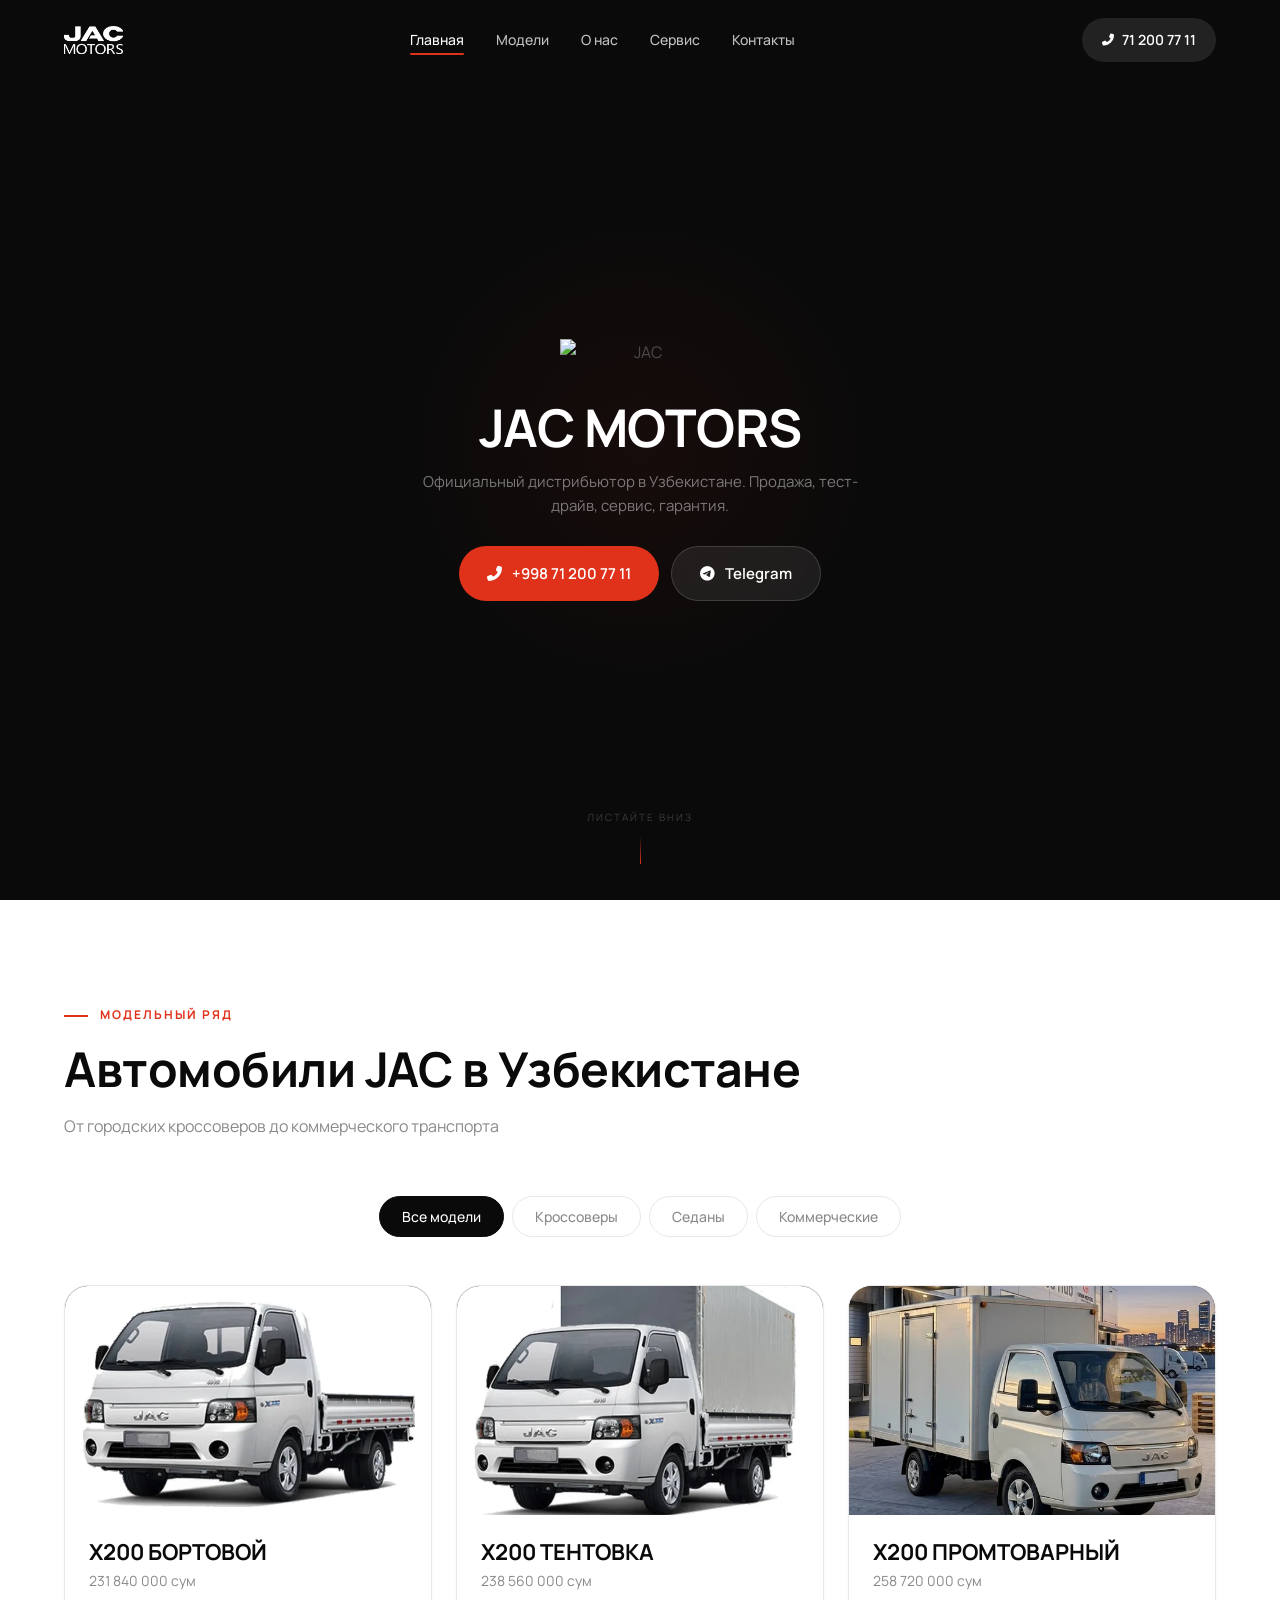
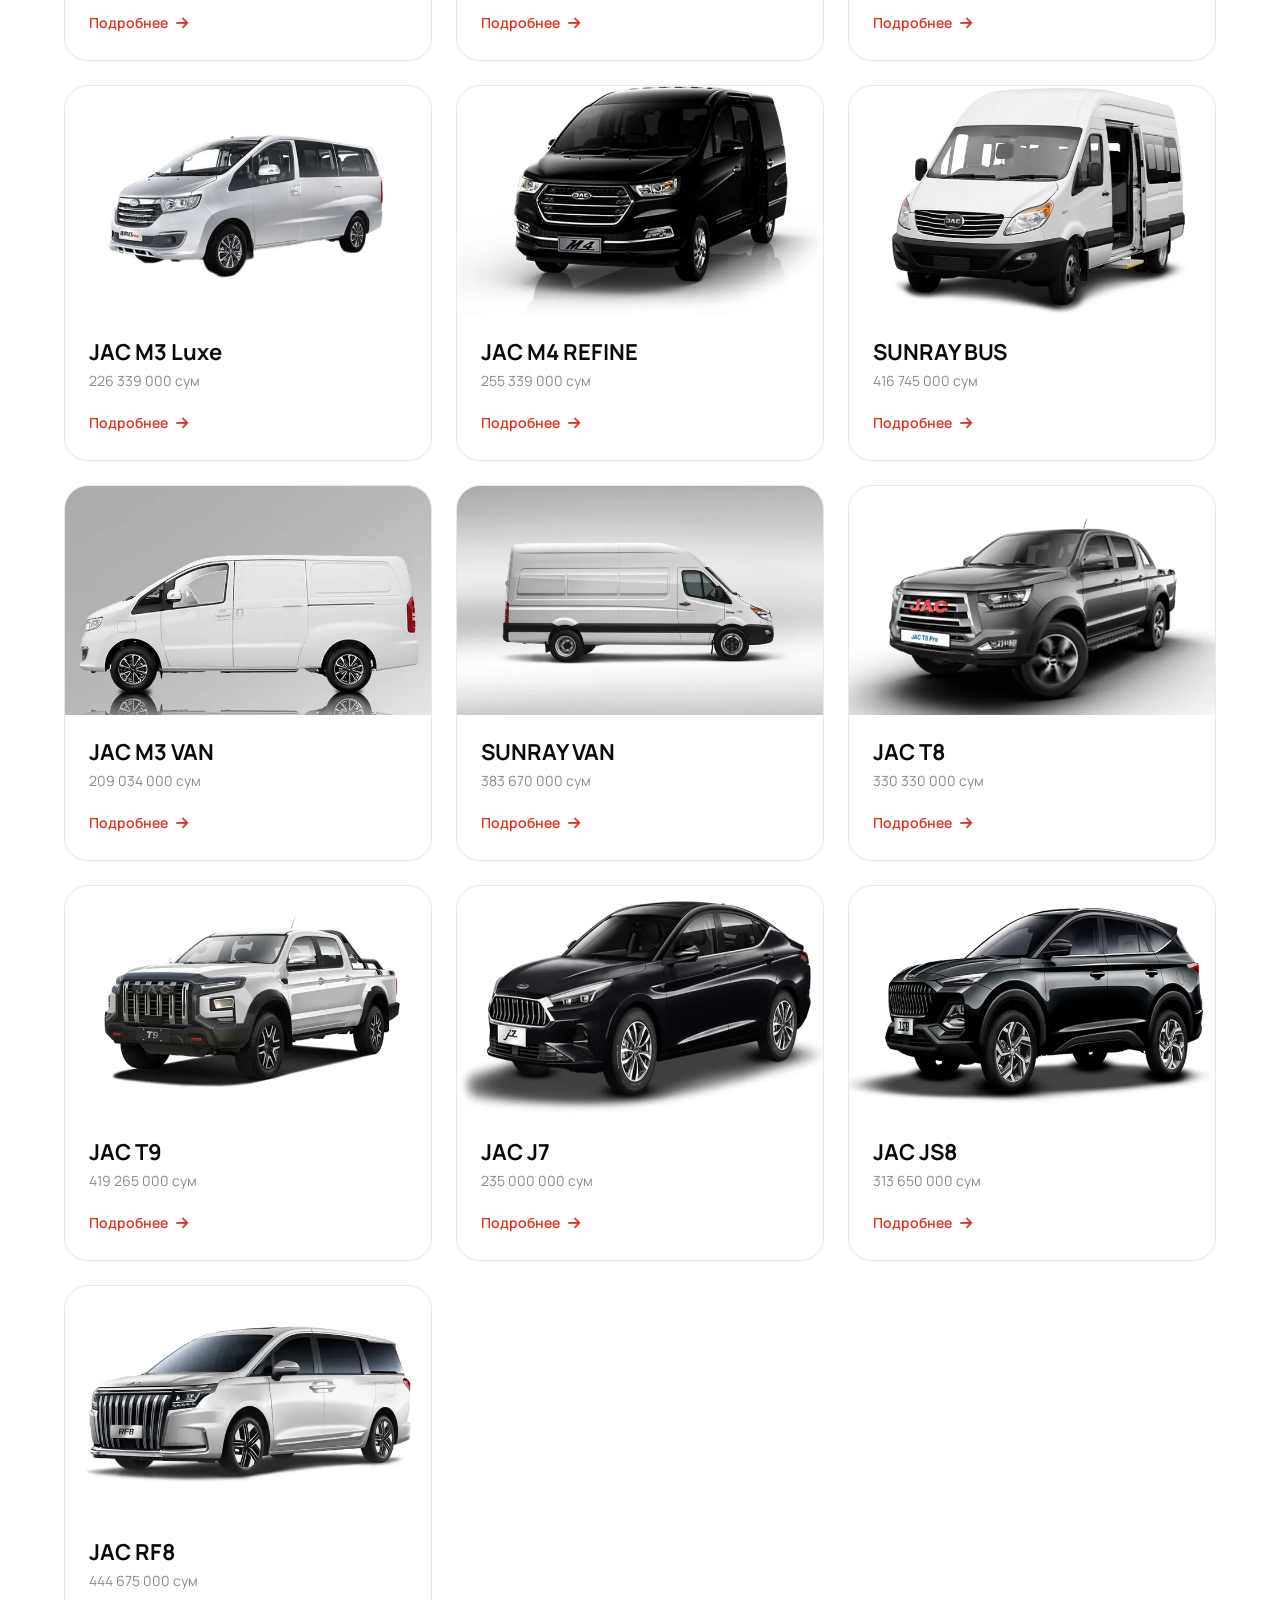
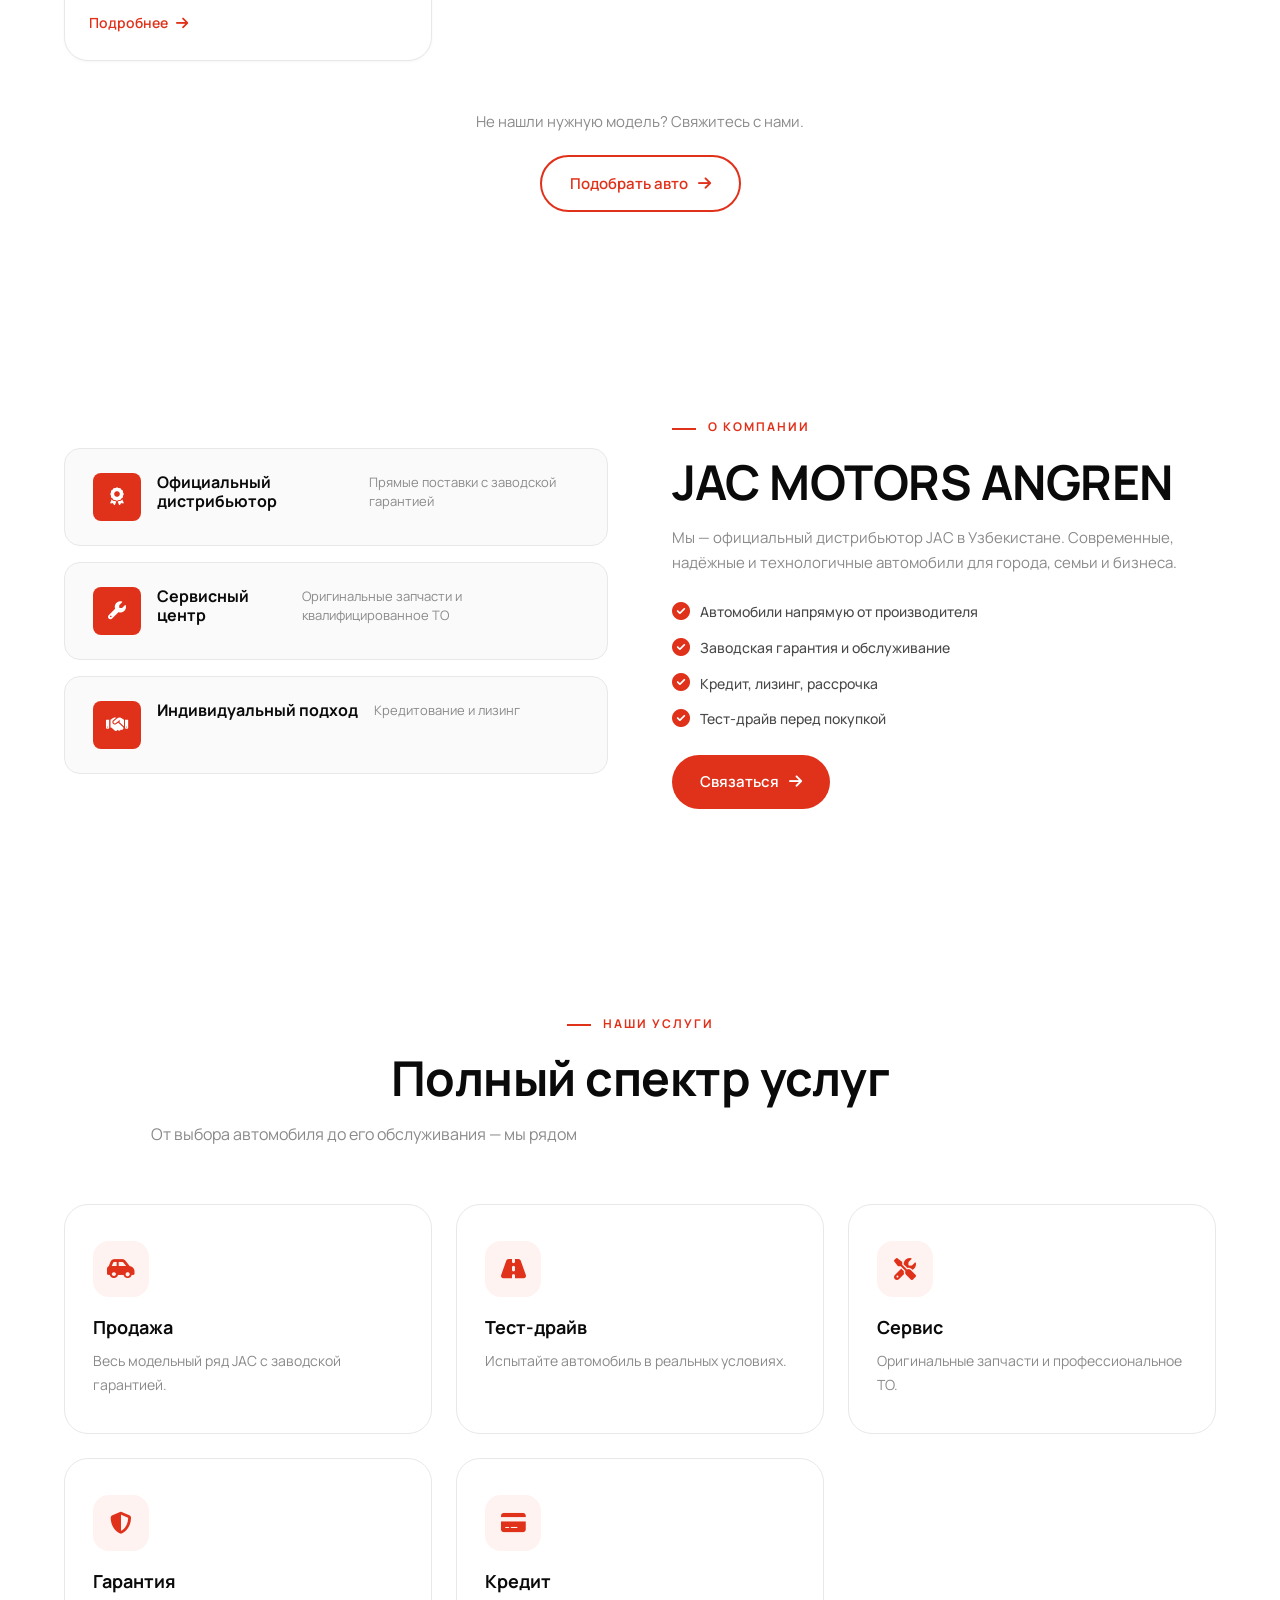
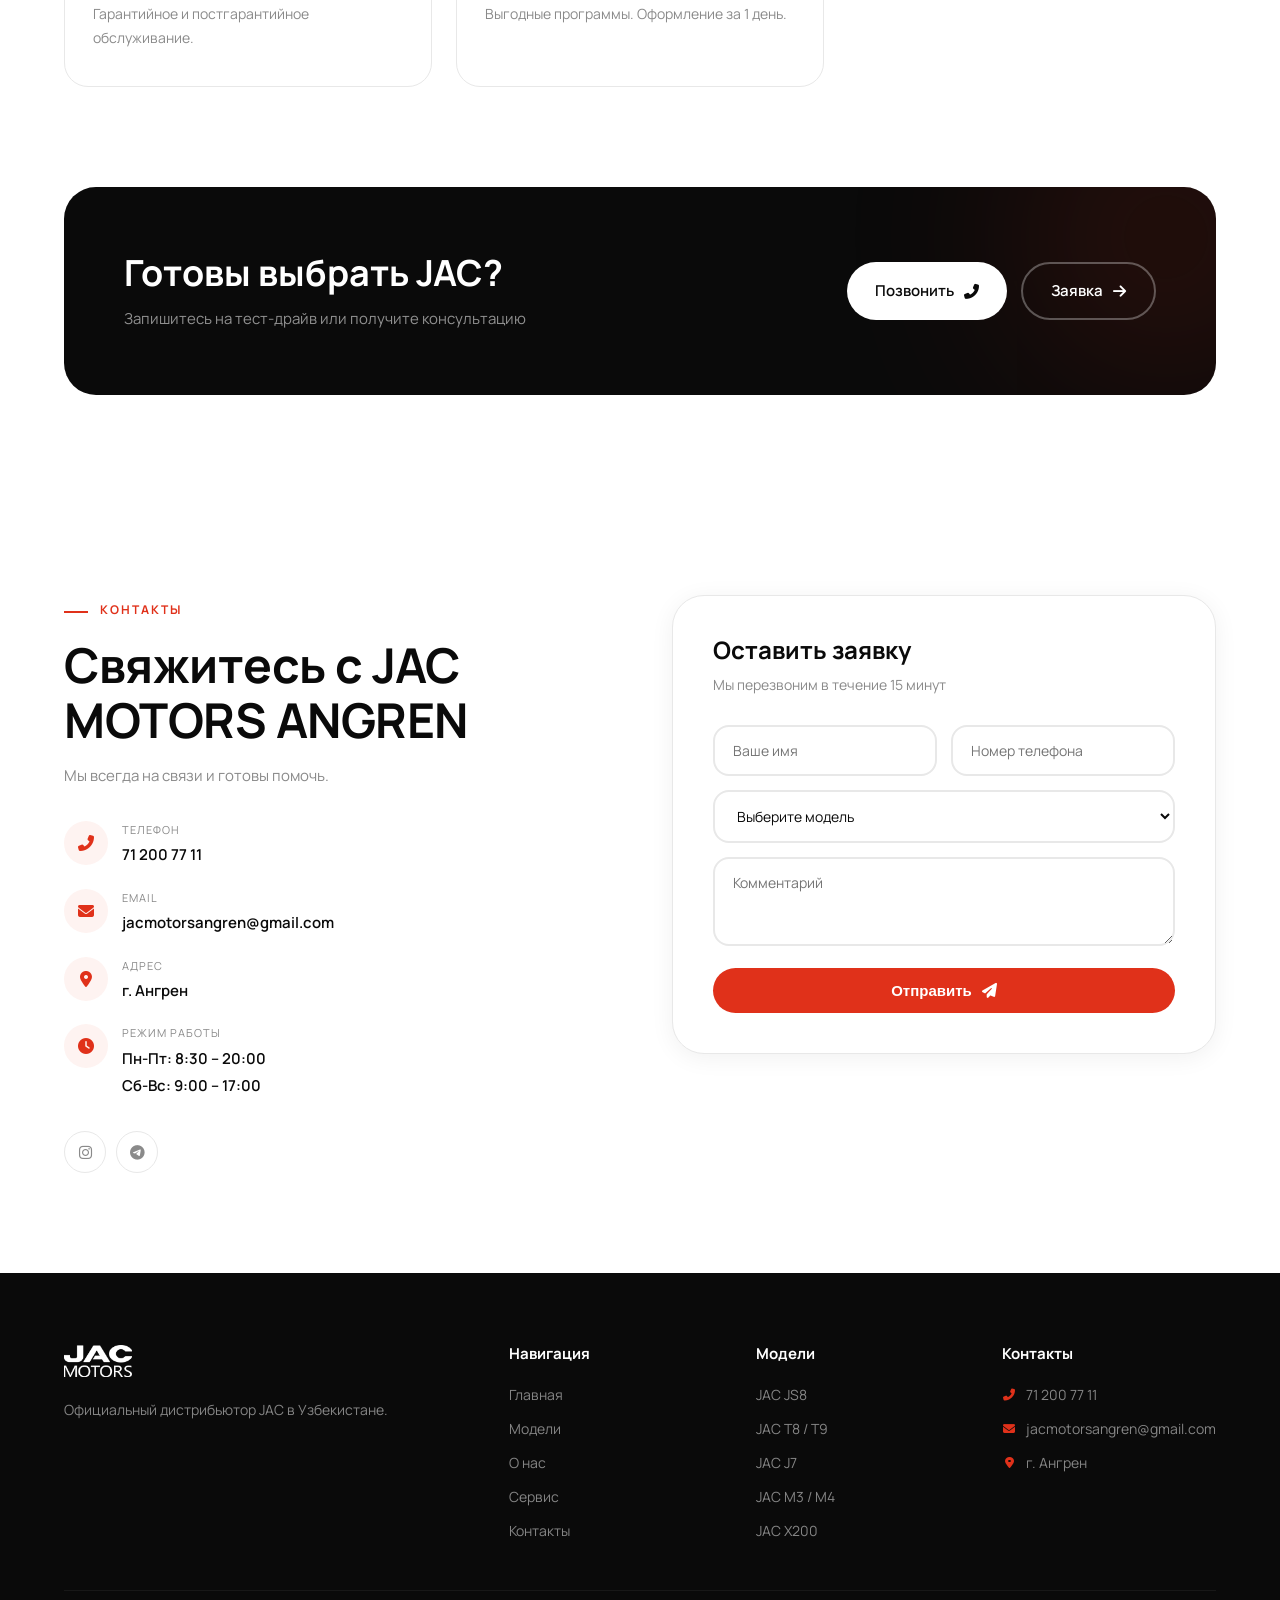
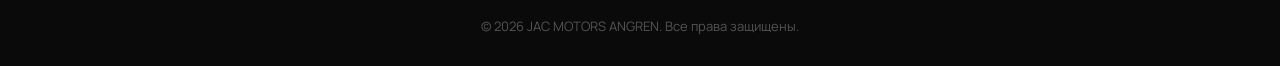
==== index.html @ affa8fdb "Add remaining car images: M3 Van, M3 Luxe, RF8 — all 13 models now have real webp images" ====
<!DOCTYPE html>
<html lang="ru">
<head>
    <meta charset="UTF-8">
    <meta name="viewport" content="width=device-width, initial-scale=1.0">
    <title>JAC MOTORS ANGREN — Официальный дистрибьютор JAC</title>
    <meta name="description" content="JAC MOTORS ANGREN — официальный дистрибьютор JAC в Узбекистане. Продажа, тест-драйв, сервис, гарантия.">
    <link rel="preconnect" href="https://fonts.googleapis.com">
    <link rel="preconnect" href="https://fonts.gstatic.com" crossorigin>
    <link href="https://fonts.googleapis.com/css2?family=Manrope:wght@400;500;600;700;800&display=swap" rel="stylesheet">
    <link rel="icon" href="jac-motors-logo.png" sizes="32x32"><link rel="apple-touch-icon" href="jac-motors-logo.png">
    <link rel="stylesheet" href="https://cdnjs.cloudflare.com/ajax/libs/font-awesome/6.5.1/css/all.min.css">
    <link rel="stylesheet" href="css/style.css">
</head>
<body>
<div class="preloader" id="preloader">
    <div class="preloader-content">
        <div class="preloader-logo-wrap">
            <img src="logo-nav.webp" alt="JAC MOTORS" class="preloader-logo">
            <div class="preloader-ring"></div>
        </div>
    </div>
</div>
<header class="header" id="header"><div class="container header-inner">
<a href="#" class="logo"><img src="logo-nav.webp" alt="JAC" class="logo-dark"><img src="logo-nav.webp" alt="JAC" class="logo-light"></a>
<nav class="nav" id="nav"><div class="nav-body"><ul class="nav-list"><li><a href="#home" class="nav-link active"><i class="fas fa-home"></i> Главная</a></li><li><a href="#models" class="nav-link"><i class="fas fa-car"></i> Модели</a></li><li><a href="#about" class="nav-link"><i class="fas fa-building"></i> О нас</a></li><li><a href="#services" class="nav-link"><i class="fas fa-tools"></i> Сервис</a></li><li><a href="#contact" class="nav-link"><i class="fas fa-envelope"></i> Контакты</a></li></ul></div><div class="nav-footer"><a href="tel:+998712007711" class="nav-phone-btn"><i class="fas fa-phone-alt"></i> 71 200 77 11</a><div class="nav-socials"><a href="https://t.me/JacMotors_Angren" target="_blank"><i class="fab fa-telegram-plane"></i></a><a href="https://www.instagram.com/jacmotors_angren/" target="_blank"><i class="fab fa-instagram"></i></a><a href="mailto:jacmotorsangren@gmail.com"><i class="fas fa-envelope"></i></a></div></div></nav>
<div class="header-right"><a href="tel:+998712007711" class="header-phone"><i class="fas fa-phone-alt"></i> 71 200 77 11</a><button type="button" class="hamburger" id="hamburger" aria-label="Меню"></button></div>
</div></header>

<section class="hero" id="home"><div class="container hero-content">
<img src="https://jacauto.uz/wp-content/uploads/2024/08/tg_image_293401856-removebg-preview.png" alt="JAC" class="hero-logo reveal-up">
<h1 class="hero-title reveal-up"><span class="hero-line">JAC MOTORS</span></h1>
<p class="hero-text reveal-up">Официальный дистрибьютор в Узбекистане. Продажа, тест-драйв, сервис, гарантия.</p>
<div class="hero-btns reveal-up"><a href="tel:+998712007711" class="btn btn-primary"><i class="fas fa-phone-alt"></i> +998 71 200 77 11</a><a href="https://t.me/JacMotors_Angren" target="_blank" class="btn btn-glass"><i class="fab fa-telegram-plane"></i> Telegram</a></div>
</div><div class="scroll-hint"><span>Листайте вниз</span><div class="scroll-line"></div></div></section>

<section class="models" id="models"><div class="container"><div class="section-header reveal-up"><span class="section-tag">Модельный ряд</span><h2 class="section-title">Автомобили JAC в Узбекистане</h2><p class="section-desc">От городских кроссоверов до коммерческого транспорта</p></div>
<div class="model-tabs reveal-up"><button class="tab-btn active" data-filter="all">Все модели</button><button class="tab-btn" data-filter="crossovers">Кроссоверы</button><button class="tab-btn" data-filter="sedans">Седаны</button><button class="tab-btn" data-filter="commercial">Коммерческие</button></div>
<div class="models-carousel reveal-up"><button class="carousel-arrow carousel-prev" id="carouselPrev" aria-label="Предыдущий"><i class="fas fa-chevron-left"></i></button><div class="models-grid" id="modelsGrid">
<div class="model-card" data-cat="commercial"><div class="model-img"><img src="images/cars/x200b-card.webp" alt="" loading="lazy"></div><div class="model-info"><h3>X200 БОРТОВОЙ</h3><p>231 840 000 сум</p><a href="car.html?model=x200b" class="model-link">Подробнее <i class="fas fa-arrow-right"></i></a></div></div>
<div class="model-card" data-cat="commercial"><div class="model-img"><img src="images/cars/x200t-card.webp" alt="" loading="lazy"></div><div class="model-info"><h3>X200 ТЕНТОВКА</h3><p>238 560 000 сум</p><a href="car.html?model=x200t" class="model-link">Подробнее <i class="fas fa-arrow-right"></i></a></div></div>
<div class="model-card" data-cat="commercial"><div class="model-img"><img src="images/cars/x200p-card.webp" alt="JAC X200 Промтоварный" loading="lazy"></div><div class="model-info"><h3>X200 ПРОМТОВАРНЫЙ</h3><p>258 720 000 сум</p><a href="car.html?model=x200p" class="model-link">Подробнее <i class="fas fa-arrow-right"></i></a></div></div>
<div class="model-card" data-cat="commercial"><div class="model-img"><img src="images/cars/m3l-card.webp" alt="" loading="lazy"></div><div class="model-info"><h3>JAC M3 Luxe</h3><p>226 339 000 сум</p><a href="car.html?model=m3l" class="model-link">Подробнее <i class="fas fa-arrow-right"></i></a></div></div>
<div class="model-card" data-cat="commercial"><div class="model-img"><img src="images/cars/m4-card.webp" alt="" loading="lazy"></div><div class="model-info"><h3>JAC M4 REFINE</h3><p>255 339 000 сум</p><a href="car.html?model=m4" class="model-link">Подробнее <i class="fas fa-arrow-right"></i></a></div></div>
<div class="model-card" data-cat="commercial"><div class="model-img"><img src="images/cars/sunrayb-card.webp" alt="" loading="lazy"></div><div class="model-info"><h3>SUNRAY BUS</h3><p>416 745 000 сум</p><a href="car.html?model=sunrayb" class="model-link">Подробнее <i class="fas fa-arrow-right"></i></a></div></div>
<div class="model-card" data-cat="commercial"><div class="model-img"><img src="images/cars/m3-card.webp" alt="" loading="lazy"></div><div class="model-info"><h3>JAC M3 VAN</h3><p>209 034 000 сум</p><a href="car.html?model=m3" class="model-link">Подробнее <i class="fas fa-arrow-right"></i></a></div></div>
<div class="model-card" data-cat="commercial"><div class="model-img"><img src="images/cars/sunrayv-card.webp" alt="" loading="lazy"></div><div class="model-info"><h3>SUNRAY VAN</h3><p>383 670 000 сум</p><a href="car.html?model=sunrayv" class="model-link">Подробнее <i class="fas fa-arrow-right"></i></a></div></div>
<div class="model-card" data-cat="crossovers"><div class="model-img"><img src="images/cars/t8-card.webp" alt="" loading="lazy"></div><div class="model-info"><h3>JAC T8</h3><p>330 330 000 сум</p><a href="car.html?model=t8" class="model-link">Подробнее <i class="fas fa-arrow-right"></i></a></div></div>
<div class="model-card" data-cat="crossovers"><div class="model-img"><img src="images/cars/t9-card.webp" alt="" loading="lazy"></div><div class="model-info"><h3>JAC T9</h3><p>419 265 000 сум</p><a href="car.html?model=t9" class="model-link">Подробнее <i class="fas fa-arrow-right"></i></a></div></div>
<div class="model-card" data-cat="sedans"><div class="model-img"><img src="images/cars/j7-card.webp" alt="" loading="lazy"></div><div class="model-info"><h3>JAC J7</h3><p>235 000 000 сум</p><a href="car.html?model=j7" class="model-link">Подробнее <i class="fas fa-arrow-right"></i></a></div></div>
<div class="model-card" data-cat="crossovers"><div class="model-img"><img src="images/cars/js8-card.webp" alt="" loading="lazy"></div><div class="model-info"><h3>JAC JS8</h3><p>313 650 000 сум</p><a href="car.html?model=js8" class="model-link">Подробнее <i class="fas fa-arrow-right"></i></a></div></div>
<div class="model-card" data-cat="crossovers"><div class="model-img"><img src="images/cars/rf8-card.webp" alt="" loading="lazy"></div><div class="model-info"><h3>JAC RF8</h3><p>444 675 000 сум</p><a href="car.html?model=rf8" class="model-link">Подробнее <i class="fas fa-arrow-right"></i></a></div></div>
</div><button class="carousel-arrow carousel-next" id="carouselNext" aria-label="Следующий"><i class="fas fa-chevron-right"></i></button></div><div class="carousel-dots" id="carouselDots"></div><div class="models-cta reveal-up"><p>Не нашли нужную модель? Свяжитесь с нами.</p><a href="tel:+998712007711" class="btn btn-outline">Подобрать авто <i class="fas fa-arrow-right"></i></a></div></div></section>

<section class="about" id="about"><div class="container"><div class="about-grid">
<div class="about-visual reveal-left"><div class="about-card"><div class="about-card-icon"><i class="fas fa-award"></i></div><h3>Официальный дистрибьютор</h3><p>Прямые поставки с заводской гарантией</p></div><div class="about-card"><div class="about-card-icon"><i class="fas fa-wrench"></i></div><h3>Сервисный центр</h3><p>Оригинальные запчасти и квалифицированное ТО</p></div><div class="about-card"><div class="about-card-icon"><i class="fas fa-handshake"></i></div><h3>Индивидуальный подход</h3><p>Кредитование и лизинг</p></div></div>
<div class="about-text reveal-right"><span class="section-tag">О компании</span><h2 class="section-title">JAC MOTORS ANGREN</h2><p>Мы — официальный дистрибьютор JAC в Узбекистане. Современные, надёжные и технологичные автомобили для города, семьи и бизнеса.</p><div class="about-features"><div class="about-check"><i class="fas fa-check-circle"></i> Автомобили напрямую от производителя</div><div class="about-check"><i class="fas fa-check-circle"></i> Заводская гарантия и обслуживание</div><div class="about-check"><i class="fas fa-check-circle"></i> Кредит, лизинг, рассрочка</div><div class="about-check"><i class="fas fa-check-circle"></i> Тест-драйв перед покупкой</div></div><a href="#contact" class="btn btn-primary">Связаться <i class="fas fa-arrow-right"></i></a></div></div></div></section>

<section class="services" id="services"><div class="container"><div class="section-header text-center reveal-up"><span class="section-tag">Наши услуги</span><h2 class="section-title">Полный спектр услуг</h2><p class="section-desc">От выбора автомобиля до его обслуживания — мы рядом</p></div><div class="services-grid">
<div class="service-card reveal-up"><div class="service-icon-wrap"><i class="fas fa-car-side"></i></div><h3>Продажа</h3><p>Весь модельный ряд JAC с заводской гарантией.</p></div>
<div class="service-card reveal-up"><div class="service-icon-wrap"><i class="fas fa-road"></i></div><h3>Тест-драйв</h3><p>Испытайте автомобиль в реальных условиях.</p></div>
<div class="service-card reveal-up"><div class="service-icon-wrap"><i class="fas fa-tools"></i></div><h3>Сервис</h3><p>Оригинальные запчасти и профессиональное ТО.</p></div>
<div class="service-card reveal-up"><div class="service-icon-wrap"><i class="fas fa-shield-alt"></i></div><h3>Гарантия</h3><p>Гарантийное и постгарантийное обслуживание.</p></div>
<div class="service-card reveal-up"><div class="service-icon-wrap"><i class="fas fa-credit-card"></i></div><h3>Кредит</h3><p>Выгодные программы. Оформление за 1 день.</p></div>
</div></div></section>

<section class="cta-banner reveal-up"><div class="container"><div class="cta-banner-inner"><div class="cta-banner-text"><h2>Готовы выбрать JAC?</h2><p>Запишитесь на тест-драйв или получите консультацию</p></div><div class="cta-banner-btns"><a href="tel:+998712007711" class="btn btn-white">Позвонить <i class="fas fa-phone-alt"></i></a><a href="#contact" class="btn btn-outline-white">Заявка <i class="fas fa-arrow-right"></i></a></div></div></div></section>

<section class="contact" id="contact"><div class="container"><div class="contact-grid"><div class="contact-info reveal-left"><span class="section-tag">Контакты</span><h2 class="section-title">Свяжитесь с JAC MOTORS ANGREN</h2><p>Мы всегда на связи и готовы помочь.</p><div class="contact-items">
<div class="contact-item"><div class="contact-icon"><i class="fas fa-phone-alt"></i></div><div><span class="contact-label">Телефон</span><a href="tel:+998712007711">71 200 77 11</a></div></div>
<div class="contact-item"><div class="contact-icon"><i class="fas fa-envelope"></i></div><div><span class="contact-label">Email</span><a href="mailto:jacmotorsangren@gmail.com">jacmotorsangren@gmail.com</a></div></div>
<div class="contact-item"><div class="contact-icon"><i class="fas fa-map-marker-alt"></i></div><div><span class="contact-label">Адрес</span><span>г. Ангрен</span></div></div>
<div class="contact-item"><div class="contact-icon"><i class="fas fa-clock"></i></div><div><span class="contact-label">Режим работы</span><span>Пн-Пт: 8:30 – 20:00<br>Сб-Вс: 9:00 – 17:00</span></div></div></div>
<div class="contact-socials"><a href="https://www.instagram.com/jacmotors_angren/" target="_blank" class="social-btn"><i class="fab fa-instagram"></i></a><a href="https://t.me/JacMotors_Angren" target="_blank" class="social-btn"><i class="fab fa-telegram-plane"></i></a></div></div>
<form class="contact-form reveal-right" id="contactForm"><h3>Оставить заявку</h3><p>Мы перезвоним в течение 15 минут</p><div class="form-row"><div class="form-group"><input type="text" placeholder="Ваше имя" required></div><div class="form-group"><input type="tel" placeholder="Номер телефона" required></div></div>
<div class="form-group"><select><option value="">Выберите модель</option><option>JAC JS8</option><option>JAC T8</option><option>JAC T9</option><option>JAC J7</option><option>JAC RF8</option><option>JAC X200</option><option>JAC M3</option><option>JAC M4 REFINE</option><option>SUNRAY</option></select></div>
<div class="form-group"><textarea placeholder="Комментарий" rows="3"></textarea></div><button type="submit" class="btn btn-primary btn-block">Отправить <i class="fas fa-paper-plane"></i></button></form></div></div></section>

<footer class="footer"><div class="container"><div class="footer-grid">
<div class="footer-col footer-brand"><img src="logo-nav.webp" alt="JAC" style="height:32px;margin-bottom:12px;filter:brightness(0)invert(1)"><p>Официальный дистрибьютор JAC в Узбекистане.</p></div>
<div class="footer-col"><h4>Навигация</h4><ul><li><a href="#home">Главная</a></li><li><a href="#models">Модели</a></li><li><a href="#about">О нас</a></li><li><a href="#services">Сервис</a></li><li><a href="#contact">Контакты</a></li></ul></div>
<div class="footer-col"><h4>Модели</h4><ul><li>JAC JS8</li><li>JAC T8 / T9</li><li>JAC J7</li><li>JAC M3 / M4</li><li>JAC X200</li></ul></div>
<div class="footer-col"><h4>Контакты</h4><ul class="footer-contacts"><li><i class="fas fa-phone-alt"></i> 71 200 77 11</li><li><i class="fas fa-envelope"></i> jacmotorsangren@gmail.com</li><li><i class="fas fa-map-marker-alt"></i> г. Ангрен</li></ul></div></div>
<div class="footer-bottom"><p>&copy; 2026 JAC MOTORS ANGREN. Все права защищены.</p></div></div></footer>
<script src="js/main.js"></script></body></html>
---- css/style.css ----
/* ============================================
   JAC MOTORS ANGREN — Premium Stylesheet
   ============================================ */

:root {
    --primary: #0A0A0A;
    --accent: #E0311A;
    --accent2: #FF4D2E;
    --white: #FFFFFF;
    --gray-50: #FAFAFA;
    --gray-100: #F5F5F5;
    --gray-200: #E8E8E8;
    --gray-500: #8A8A8A;
    --gray-700: #4A4A4A;
    --gray-900: #1A1A1A;
    --dark: #0A0A0A;
    --font: 'Manrope', -apple-system, BlinkMacSystemFont, sans-serif;
    --radius: 16px;
    --radius-lg: 24px;
    --radius-xl: 32px;
    --shadow: 0 4px 24px rgba(0,0,0,0.06);
    --shadow-lg: 0 12px 48px rgba(0,0,0,0.10);
    --ease: cubic-bezier(0.22,1,0.36,1);
}

*,*::before,*::after{margin:0;padding:0;box-sizing:border-box}
html{scroll-behavior:smooth;-webkit-font-smoothing:antialiased;overflow-x:hidden;width:100%}
body{font-family:var(--font);font-size:16px;line-height:1.7;color:var(--gray-700);background:var(--white);overflow-x:hidden;width:100%;max-width:100vw;position:relative}
img{max-width:100%}
a{text-decoration:none;color:inherit}
ul{list-style:none}
h1,h2,h3,h4{font-family:var(--font);color:var(--primary);line-height:1.2}
.container{max-width:1200px;margin:0 auto;padding:0 24px}

/* Preloader */
.preloader{position:fixed;inset:0;z-index:99999;background:var(--dark);display:flex;align-items:center;justify-content:center}
.preloader.hidden{opacity:0;visibility:hidden;transition:opacity 0.5s ease,visibility 0.5s}
.preloader-content{display:flex;flex-direction:column;align-items:center;gap:24px}
.preloader-logo-wrap{position:relative;width:100px;height:100px;display:flex;align-items:center;justify-content:center}
.preloader-logo{width:64px;height:auto;position:relative;z-index:2;animation:preloaderPulse 2s ease-in-out infinite;filter:brightness(0) invert(1)}
.preloader-ring{position:absolute;inset:0;border-radius:50%;border:2px solid transparent;border-top-color:var(--accent);border-right-color:rgba(224,49,26,0.4);animation:preloaderSpin 1.2s linear infinite;filter:drop-shadow(0 0 12px rgba(224,49,26,0.3))}
.preloader-ring::after{content:'';position:absolute;inset:6px;border-radius:50%;border:1px solid rgba(255,255,255,0.06)}
@keyframes preloaderSpin{to{transform:rotate(360deg)}}
@keyframes preloaderPulse{0%,100%{opacity:0.7;transform:scale(0.96)}50%{opacity:1;transform:scale(1.04)}}

/* Header */
.header{position:fixed;top:0;left:0;right:0;z-index:1000;padding:0;transition:0.4s var(--ease)}
.header.scrolled{background:rgba(255,255,255,0.85);backdrop-filter:blur(20px) saturate(180%);box-shadow:0 1px 0 rgba(0,0,0,0.05)}
.header-inner{display:flex;align-items:center;justify-content:space-between;padding:18px 0;max-width:1200px;margin:0 auto;padding-left:24px;padding-right:24px}
.logo{display:flex;align-items:center;flex-shrink:0}
.logo img{height:28px;width:auto;max-width:150px}
.logo-dark{display:block;filter:brightness(0) invert(1)}
.logo-light{display:none}
.header.scrolled .logo-dark{display:none}
.header.scrolled .logo-light{display:block;filter:brightness(1) invert(0)}
.nav-list{display:flex;gap:32px}
.nav-link{color:rgba(255,255,255,0.75);font-size:14px;font-weight:500;transition:0.4s var(--ease);position:relative;padding:6px 0}
.nav-link i{display:none}
.nav-footer{display:none}
.header.scrolled .nav-link{color:var(--gray-700)}
.nav-link::after{content:'';position:absolute;bottom:0;left:0;width:0;height:2px;background:var(--accent);border-radius:2px;transition:0.3s var(--ease)}
.nav-link:hover,.nav-link.active{color:var(--white)}
.header.scrolled .nav-link:hover,.header.scrolled .nav-link.active{color:var(--primary)}
.nav-link:hover::after,.nav-link.active::after{width:100%}
.header-right{display:flex;align-items:center;gap:18px;flex-shrink:0}
.header-phone{display:flex;align-items:center;gap:8px;color:var(--white);font-size:14px;font-weight:600;padding:10px 20px;background:rgba(255,255,255,0.1);border-radius:50px;backdrop-filter:blur(10px);transition:0.3s var(--ease)}
.header.scrolled .header-phone{color:var(--primary);background:var(--gray-100)}
.header-phone:hover{background:var(--accent);color:var(--white)!important;transform:translateY(-2px)}
.header-phone i{font-size:12px}

/* ── Hamburger — mathematically centered ──
   Three bars drawn without box-shadow (avoids transition artifacts):
   • Button background-image = middle bar
   • ::before = top bar
   • ::after  = bottom bar
   Active: middle bar fades (bg-img→none), ::before/::after rotate to X */
.hamburger{
    display:none;
    appearance:none;-webkit-appearance:none;
    position:relative;
    width:42px;height:42px;min-width:42px;
    padding:0;margin:0;
    border:1px solid rgba(255,255,255,0.12);
    border-radius:50%;
    cursor:pointer;z-index:1001;
    flex-shrink:0;
    background-color:rgba(255,255,255,0.08);
    background-image:linear-gradient(var(--white),var(--white));
    background-size:20px 1.5px;
    background-position:center;
    background-repeat:no-repeat;
    backdrop-filter:blur(8px);
    transition:background-color 0.3s var(--ease), border-color 0.3s var(--ease), background-size 0.35s var(--ease)
}
.hamburger::before{
    content:'';
    position:absolute;top:50%;left:50%;
    transform:translate(-50%,calc(-50% - 6px));
    width:20px;height:1.5px;
    border-radius:2px;
    background:var(--white);
    transition:all 0.35s var(--ease)
}
.hamburger::after{
    content:'';
    position:absolute;top:50%;left:50%;
    transform:translate(-50%,calc(-50% + 6px));
    width:20px;height:1.5px;
    border-radius:2px;
    background:var(--white);
    transition:all 0.35s var(--ease)
}

.hamburger:hover{
    background-color:rgba(255,255,255,0.15);
    border-color:rgba(255,255,255,0.25)
}

/* Scrolled */
.header.scrolled .hamburger{
    background-color:var(--gray-100);border-color:var(--gray-200);
    background-image:linear-gradient(var(--primary),var(--primary))
}
.header.scrolled .hamburger::before,
.header.scrolled .hamburger::after{
    background:var(--primary)
}
.header.scrolled .hamburger:hover{
    background-color:var(--gray-200)
}

/* Active — morph to X */
.hamburger.active,
.header.scrolled .hamburger.active{
    background-color:var(--accent)!important;border-color:var(--accent)!important;
    background-image:none!important;background-size:0 0
}
.hamburger.active:hover{background-color:var(--accent2)!important}
.hamburger.active::before{
    transform:translate(-50%,-50%) rotate(45deg)
}
.hamburger.active::after{
    transform:translate(-50%,-50%) rotate(-45deg)
}

/* Nav overlay */
.nav-overlay{position:fixed;inset:0;background:rgba(0,0,0,0.5);z-index:998;opacity:0;visibility:hidden;transition:opacity 0.35s,visibility 0.35s}
.nav-overlay.active{opacity:1;visibility:visible}

/* Lock background scroll when menu is open */
html.menu-open{overflow:hidden}

/* Hero — minimal */
.hero{position:relative;min-height:100vh;background:var(--dark);display:flex;align-items:center;justify-content:center;text-align:center;overflow:hidden}
.hero::before{content:'';position:absolute;top:50%;left:50%;transform:translate(-50%,-50%);width:500px;height:500px;max-width:100vw;max-height:100vw;background:radial-gradient(circle,rgba(224,49,26,0.06) 0%,transparent 70%);pointer-events:none}
.hero-content{position:relative;z-index:3;padding:120px 0 80px;display:flex;flex-direction:column;align-items:center;max-width:700px;margin:0 auto}
.hero-logo{width:160px;height:auto;margin-bottom:32px;opacity:1}
.hero-title{margin-bottom:12px}
.hero-line{color:var(--white);font-size:clamp(28px,5vw,52px);font-weight:700;line-height:1.15;letter-spacing:-0.5px;display:block}
.hero-line em{font-style:normal;color:var(--accent)}
.hero-text{color:rgba(255,255,255,0.45);font-size:15px;max-width:440px;line-height:1.6;margin:0 auto 28px}
.hero-btns{display:flex;flex-wrap:wrap;gap:12px;justify-content:center}
.scroll-hint{position:absolute;bottom:36px;left:50%;transform:translateX(-50%);display:flex;flex-direction:column;align-items:center;gap:10px;color:rgba(255,255,255,0.2);font-size:10px;text-transform:uppercase;letter-spacing:2px;z-index:3}
.scroll-line{width:1px;height:28px;background:linear-gradient(transparent,var(--accent));animation:scrollPulse 2s ease infinite}
@keyframes scrollPulse{0%,100%{opacity:0.2;transform:scaleY(0.5)}50%{opacity:1;transform:scaleY(1)}}

/* Buttons */
.btn{display:inline-flex;align-items:center;gap:10px;font-size:15px;font-weight:600;padding:14px 28px;border-radius:50px;border:none;cursor:pointer;transition:0.3s var(--ease);white-space:nowrap}
.btn-primary{background:var(--accent);color:var(--white)}
.btn-primary:hover{background:#c42610;transform:translateY(-3px);box-shadow:0 12px 32px rgba(224,49,26,0.35)}
.btn-primary:active{transform:scale(0.96)}
.btn-glass{background:rgba(255,255,255,0.08);color:var(--white);border:1px solid rgba(255,255,255,0.15);backdrop-filter:blur(10px)}
.btn-glass:hover{background:rgba(255,255,255,0.15);border-color:rgba(255,255,255,0.3);transform:translateY(-3px)}
.btn-outline{background:transparent;color:var(--accent);border:2px solid var(--accent)}
.btn-outline:hover{background:var(--accent);color:var(--white);transform:translateY(-3px)}
.btn-white{background:var(--white);color:var(--dark)}
.btn-white:hover{background:var(--gray-100);transform:translateY(-3px);box-shadow:0 8px 24px rgba(0,0,0,0.12)}
.btn-outline-white{background:transparent;color:var(--white);border:2px solid rgba(255,255,255,0.3)}
.btn-outline-white:hover{background:var(--white);color:var(--dark)}
.btn-block{width:100%;justify-content:center}

/* Sections */
.section-header{margin-bottom:56px}
.section-header.text-center{text-align:center}
.section-tag{display:inline-block;color:var(--accent);font-size:12px;font-weight:700;text-transform:uppercase;letter-spacing:2px;margin-bottom:16px;position:relative;padding-left:36px}
.section-tag::before{content:'';position:absolute;left:0;top:50%;width:24px;height:2px;background:var(--accent)}
.section-title{font-size:clamp(30px,4.5vw,48px);font-weight:700;line-height:1.15;letter-spacing:-0.5px;margin-bottom:16px}
.section-desc{color:var(--gray-500);font-size:16px;max-width:600px;line-height:1.7}

/* Models */
.models{padding:100px 0}
.model-tabs{display:flex;justify-content:center;gap:8px;margin-bottom:48px;flex-wrap:wrap}
.tab-btn{padding:10px 22px;border-radius:50px;border:1px solid var(--gray-200);background:var(--white);color:var(--gray-500);font-size:14px;font-weight:500;cursor:pointer;transition:0.3s;font-family:var(--font)}
.tab-btn.active,.tab-btn:hover{background:var(--dark);color:var(--white);border-color:var(--dark)}
/* ---- Carousel wrapper (hidden on desktop, visible on mobile) ---- */
.models-carousel{position:relative}
.carousel-arrow{display:none;position:absolute;top:50%;transform:translateY(-50%);z-index:10;width:44px;height:44px;min-width:44px;border-radius:50%;background:var(--white);border:1px solid var(--gray-200);color:var(--primary);font-size:16px;cursor:pointer;align-items:center;justify-content:center;box-shadow:0 4px 16px rgba(0,0,0,0.08);transition:0.3s var(--ease)}
.carousel-arrow:hover{background:var(--accent);color:var(--white);border-color:var(--accent);box-shadow:0 8px 24px rgba(224,49,26,0.25)}
.carousel-arrow:active{transform:translateY(-50%) scale(0.93)}
.carousel-arrow:disabled{opacity:0.3;pointer-events:none}
.carousel-prev{left:-8px}
.carousel-next{right:-8px}
.carousel-dots{display:none;justify-content:center;gap:8px;margin-top:20px;flex-wrap:wrap}
.carousel-dot{width:8px;height:8px;border-radius:50%;background:var(--gray-200);border:none;cursor:pointer;transition:0.3s var(--ease);padding:0}
.carousel-dot.active{background:var(--accent);width:24px;border-radius:4px}

.models-grid{display:grid;grid-template-columns:repeat(3,1fr);gap:24px}
.model-card{background:var(--white);border-radius:var(--radius-lg);overflow:hidden;transition:0.4s var(--ease);box-shadow:0 1px 3px rgba(0,0,0,0.04);border:1px solid var(--gray-200);min-width:0;cursor:pointer}
.model-card:hover{transform:translateY(-8px);box-shadow:var(--shadow-lg);border-color:var(--gray-300)}
.model-card.hidden-card{display:none}
.model-img{position:relative;aspect-ratio:16/10;background:var(--gray-900);display:flex;align-items:center;justify-content:center;overflow:hidden}
.model-img img{width:100%;height:100%;object-fit:cover;transition:0.4s}
.model-card:hover .model-img img{transform:scale(1.05)}
.model-placeholder{font-size:60px;color:rgba(255,255,255,0.1);transition:0.4s}
.model-card:hover .model-placeholder{transform:scale(1.1)}
.model-info{padding:24px}
.model-info h3{font-size:22px;font-weight:700;margin-bottom:4px}
.model-info>p{color:var(--gray-500);font-size:14px;margin-bottom:16px}
.model-link{display:inline-flex;align-items:center;gap:8px;color:var(--accent);font-weight:600;font-size:14px;transition:0.3s}
.model-link:hover{gap:14px}
.models-cta{text-align:center;margin-top:48px}
.models-cta p{color:var(--gray-500);font-size:15px;margin-bottom:20px}

/* About */
.about{padding:100px 0;background:var(--white)}
.about-grid{display:grid;grid-template-columns:1fr 1fr;gap:64px;align-items:center}
.about-visual{display:flex;flex-direction:column;gap:16px}
.about-card{background:var(--gray-50);border-radius:var(--radius);padding:24px 28px;display:flex;gap:16px;align-items:flex-start;transition:0.3s;border:1px solid var(--gray-200)}
.about-card:hover{background:var(--white);border-color:var(--gray-300);box-shadow:var(--shadow);transform:translateX(8px)}
.about-card-icon{width:48px;height:48px;min-width:48px;display:flex;align-items:center;justify-content:center;background:var(--accent);color:var(--white);border-radius:8px;font-size:18px}
.about-card h3{font-size:16px;font-weight:700;margin-bottom:4px}
.about-card p{color:var(--gray-500);font-size:13px;line-height:1.5}
.about-text>p{color:var(--gray-500);font-size:15px;line-height:1.7;margin-bottom:16px}
.about-features{display:flex;flex-direction:column;gap:12px;margin:24px 0}
.about-check{display:flex;align-items:center;gap:10px;color:var(--gray-700);font-size:14px;font-weight:500}
.about-check i{color:var(--accent);font-size:18px}

/* Services */
.services{padding:100px 0;background:var(--white)}
.services-grid{display:grid;grid-template-columns:repeat(3,1fr);gap:24px}
.service-card{background:var(--white);border-radius:var(--radius-lg);padding:36px 28px;transition:0.4s var(--ease);border:1px solid var(--gray-200);position:relative;overflow:hidden}
.service-card::before{content:'';position:absolute;top:0;left:0;right:0;height:3px;background:var(--accent);transform:scaleX(0);transform-origin:left;transition:0.4s var(--ease)}
.service-card:hover{transform:translateY(-6px);box-shadow:var(--shadow-lg);border-color:var(--accent);border-width:1px}
.service-card:hover::before{transform:scaleX(1)}
.service-icon-wrap{width:56px;height:56px;display:flex;align-items:center;justify-content:center;background:rgba(224,49,26,0.06);border-radius:var(--radius);color:var(--accent);font-size:22px;margin-bottom:20px;transition:0.3s}
.service-card:hover .service-icon-wrap{background:var(--accent);color:var(--white);transform:scale(1.05)}
.service-card h3{font-size:18px;font-weight:700;margin-bottom:10px}
.service-card p{color:var(--gray-500);font-size:14px;line-height:1.7}

/* CTA Banner */
.cta-banner{padding:0 0 100px}
.cta-banner-inner{background:var(--dark);border-radius:var(--radius-xl);padding:64px 60px;display:flex;align-items:center;justify-content:space-between;gap:40px;position:relative;overflow:hidden}
.cta-banner-inner::before{content:'';position:absolute;top:-100px;right:-100px;width:300px;height:300px;background:var(--accent);border-radius:50%;filter:blur(100px);opacity:0.15;pointer-events:none}
.cta-banner-text{position:relative;z-index:1}
.cta-banner-text h2{color:var(--white);font-size:clamp(24px,3.5vw,36px);font-weight:700;margin-bottom:12px}
.cta-banner-text p{color:rgba(255,255,255,0.55);font-size:15px;line-height:1.7}
.cta-banner-btns{display:flex;gap:14px;position:relative;z-index:1;flex-shrink:0}

/* Contact */
.contact{padding:100px 0}
.contact-grid{display:grid;grid-template-columns:1fr 1fr;gap:64px;align-items:start}
.contact-info>p{color:var(--gray-500);font-size:15px;line-height:1.7;margin-bottom:32px}
.contact-items{display:flex;flex-direction:column;gap:20px;margin-bottom:32px}
.contact-item{display:flex;align-items:flex-start;gap:14px}
.contact-icon{width:44px;height:44px;min-width:44px;display:flex;align-items:center;justify-content:center;background:rgba(224,49,26,0.06);border-radius:50%;color:var(--accent);font-size:16px}
.contact-label{display:block;color:var(--gray-500);font-size:11px;text-transform:uppercase;letter-spacing:1px;margin-bottom:2px}
.contact-item a,.contact-item span:last-child{color:var(--primary);font-weight:600;font-size:15px}
.contact-socials{display:flex;gap:10px}
.social-btn{width:42px;height:42px;display:flex;align-items:center;justify-content:center;border:1px solid var(--gray-200);border-radius:50%;color:var(--gray-500);font-size:15px;transition:0.3s}
.social-btn:hover{background:var(--accent);border-color:var(--accent);color:var(--white);transform:translateY(-3px)}
.contact-form{background:var(--white);border-radius:var(--radius-xl);padding:40px;border:1px solid var(--gray-200);box-shadow:var(--shadow)}
.contact-form h3{font-size:24px;font-weight:700;margin-bottom:8px}
.contact-form>p{color:var(--gray-500);font-size:14px;margin-bottom:28px}
.form-row{display:grid;grid-template-columns:1fr 1fr;gap:14px}
.form-group{margin-bottom:14px}
.form-group input,.form-group select,.form-group textarea{width:100%;padding:14px 18px;background:var(--white);border:2px solid var(--gray-200);border-radius:var(--radius);font-size:14px;font-family:var(--font);color:var(--primary);transition:0.3s;outline:none}
.form-group input:focus,.form-group select:focus,.form-group textarea:focus{border-color:var(--accent);box-shadow:0 0 0 4px rgba(224,49,26,0.05)}
.form-group textarea{resize:vertical;min-height:80px}

/* Footer */
.footer{background:var(--dark);padding:72px 0 28px;color:var(--white)}
.footer-grid{display:grid;grid-template-columns:2fr 1fr 1fr 1fr;gap:48px;margin-bottom:48px}
.footer-logo{font-size:18px;font-weight:700;margin-bottom:12px}
.footer-brand p,.footer-col li{color:rgba(255,255,255,0.5);font-size:14px;line-height:1.7}
.footer-col h4{font-size:15px;font-weight:700;margin-bottom:20px;color:var(--white)}
.footer-col ul{display:flex;flex-direction:column;gap:10px}
.footer-col a{transition:0.3s}
.footer-col a:hover{color:var(--accent)}
.footer-contacts li{display:flex;align-items:center;gap:10px}
.footer-contacts i{color:var(--accent);width:14px;text-align:center;font-size:12px}
.footer-socials{display:flex;gap:8px;margin-top:16px}
.footer-socials a{width:36px;height:36px;display:flex;align-items:center;justify-content:center;background:rgba(255,255,255,0.06);border-radius:50%;color:rgba(255,255,255,0.5);font-size:14px;transition:0.3s}
.footer-socials a:hover{background:var(--accent);color:var(--white)}
.footer-bottom{border-top:1px solid rgba(255,255,255,0.06);padding-top:24px;text-align:center}
.footer-bottom p{color:rgba(255,255,255,0.3);font-size:13px}

/* Scrollbar — hidden until hover */
::-webkit-scrollbar{width:0}
:hover::-webkit-scrollbar{width:6px}
:hover::-webkit-scrollbar-track{background:var(--gray-100)}
:hover::-webkit-scrollbar-thumb{background:var(--gray-200);border-radius:3px}

/* Reveal animations */
.reveal-up,.reveal-left,.reveal-right{opacity:0;transition:opacity 0.7s var(--ease),transform 0.7s var(--ease)}
.reveal-up{transform:translateY(40px)}
.reveal-left{transform:translateX(-40px)}
.reveal-right{transform:translateX(40px)}
.revealed{opacity:1!important;transform:translate(0)!important}

/* ---- Car page styles ---- */
.cp-hero{background:var(--dark);padding:120px 24px 60px;text-align:center}
.cp-hero h1{color:var(--white);font-size:clamp(32px,5vw,56px);font-weight:700;margin-bottom:8px}
.cp-hero .cp-tag{color:var(--accent);font-size:18px;font-weight:600;margin-bottom:8px}
.cp-hero .cp-price{color:rgba(255,255,255,0.7);font-size:24px;font-weight:700}
.cp-back{display:inline-flex;align-items:center;gap:8px;color:rgba(255,255,255,0.5);font-size:14px;margin-bottom:20px;transition:0.3s;min-height:44px}
.cp-back:hover{color:var(--accent)}
.cp-content{max-width:800px;margin:-40px auto 60px;padding:0 24px}
.cp-card{background:var(--white);border-radius:24px;padding:40px;box-shadow:0 8px 40px rgba(0,0,0,0.08)}
.cp-card h2{font-size:24px;font-weight:700;margin-bottom:16px}
.cp-card p{color:var(--gray-700);font-size:15px;line-height:1.7;margin-bottom:32px}
.cp-specs{display:grid;grid-template-columns:1fr 1fr;gap:12px;margin-bottom:32px}
.cp-spec{background:var(--gray-50);padding:16px 20px;border-radius:12px;display:flex;justify-content:space-between;align-items:center;min-height:44px}
.cp-spec .spec-label{color:var(--gray-500);font-size:14px}
.cp-spec .spec-value{font-weight:700;color:var(--primary);font-size:15px}
.cp-cta{text-align:center}
.cp-placeholder{width:100%;aspect-ratio:16/9;max-height:420px;background:var(--gray-900);border-radius:16px;display:flex;align-items:center;justify-content:center;margin-bottom:32px}
.cp-placeholder i{font-size:80px;color:rgba(255,255,255,0.1)}
.cp-card img[style*="display:block"]{max-height:420px;object-fit:contain;background:var(--gray-900)}
@media(max-width:1024px){
    .cp-hero{padding:100px 20px 50px}
    .cp-hero h1{font-size:clamp(28px,4.5vw,48px)}
    .cp-hero .cp-price{font-size:22px}
    .cp-content{margin:-30px auto 50px;padding:0 20px}
    .cp-card{padding:32px}
    .cp-specs{grid-template-columns:1fr 1fr;gap:10px}
    .cp-placeholder i{font-size:60px}
}
@media(max-width:768px){
    .cp-hero{padding:90px 16px 40px}
    .cp-hero h1{font-size:clamp(24px,7vw,38px)}
    .cp-hero .cp-tag{font-size:16px}
    .cp-hero .cp-price{font-size:20px}
    .cp-back{font-size:13px;margin-bottom:16px}
    .cp-content{margin:-24px auto 40px;padding:0 16px}
    .cp-card{padding:24px 20px;border-radius:16px}
    .cp-card h2{font-size:20px;margin-bottom:12px}
    .cp-card p{font-size:14px;margin-bottom:24px}
    .cp-specs{grid-template-columns:1fr;gap:8px;margin-bottom:24px}
    .cp-spec{padding:14px 16px;border-radius:10px}
    .cp-spec .spec-label{font-size:13px}
    .cp-spec .spec-value{font-size:14px}
    .cp-placeholder{margin-bottom:24px;aspect-ratio:4/3}
    .cp-placeholder i{font-size:50px}
}
@media(max-width:480px){
    .cp-hero{padding:80px 14px 32px}
    .cp-hero h1{font-size:clamp(20px,8vw,30px)}
    .cp-hero .cp-tag{font-size:14px}
    .cp-hero .cp-price{font-size:18px}
    .cp-content{margin:-20px auto 36px;padding:0 14px}
    .cp-card{padding:20px 14px;border-radius:12px}
    .cp-card h2{font-size:18px}
    .cp-card p{font-size:13px;margin-bottom:20px}
    .cp-spec{padding:12px 14px;border-radius:8px}
    .cp-spec .spec-label{font-size:12px}
    .cp-spec .spec-value{font-size:13px}
    .cp-placeholder{margin-bottom:20px}
    .cp-placeholder i{font-size:40px}
}
@media(hover:none) and (pointer:coarse){
    .cp-back{padding:10px 0}
}

/* ==========================================
   RESPONSIVE — TABLET (≤1024px)
   ========================================== */
@media(max-width:1024px){
    /* Container */
    .container{padding:0 20px}
    .header-inner{padding:14px 0;padding-left:20px;padding-right:20px}

    /* Navigation */
    .nav{position:fixed;top:0;right:-100%;width:340px;max-width:90vw;height:100vh;height:100dvh;background:var(--white);transition:0.45s var(--ease);z-index:999;box-shadow:-12px 0 60px rgba(0,0,0,0.12);overflow-y:auto;display:flex;flex-direction:column}
    .nav.active{right:0}
    .nav-body{padding:20px 16px 0;flex:1}
    .nav-list{flex-direction:column;gap:2px}
    .nav-link{color:var(--gray-700)!important;font-size:17px;font-weight:600;padding:13px 16px;border-radius:12px;display:flex;align-items:center;gap:14px;transition:0.25s var(--ease)}
    .nav-link i{font-size:16px;color:var(--accent);width:20px;text-align:center;transition:0.25s}
    .nav-link:hover{background:var(--gray-50)}
    .nav-link:hover i{color:var(--accent2)}
    .nav-link.active{background:rgba(224,49,26,0.06);color:var(--accent)!important}
    .nav-link.active i{color:var(--accent)}
    .nav-link::after{display:none}
    .nav-footer{padding:16px 16px 20px;border-top:1px solid var(--gray-200);margin-top:auto}
    .nav-footer .nav-phone-btn{display:flex;align-items:center;justify-content:center;gap:10px;width:100%;padding:14px;background:var(--accent);color:var(--white);border-radius:50px;font-size:15px;font-weight:600;text-decoration:none;transition:0.3s}
    .nav-footer .nav-phone-btn:hover{background:var(--accent2);transform:translateY(-2px)}
    .nav-footer .nav-socials{display:flex;justify-content:center;gap:8px;margin-top:14px}
    .nav-footer .nav-socials a{width:38px;height:38px;display:flex;align-items:center;justify-content:center;border:1px solid var(--gray-200);border-radius:50%;color:var(--gray-500);font-size:14px;text-decoration:none;transition:0.3s}
    .nav-footer .nav-socials a:hover{background:var(--accent);border-color:var(--accent);color:var(--white)}
    .hamburger{display:block}

    /* Header */
    .header-phone{font-size:13px;padding:8px 16px}
    .logo img{height:24px}

    /* Hero */
    .hero-content{padding:100px 0 70px}
    .hero-logo{width:120px}
    .hero-line{font-size:clamp(26px,4.5vw,44px)}
    .hero-text{font-size:14px;max-width:380px}
    .hero-btns{flex-direction:column;align-items:center;gap:10px}
    .hero-btns .btn{width:100%;max-width:320px;justify-content:center}

    /* Sections */
    .section-header{margin-bottom:44px}
    .section-title{font-size:clamp(26px,4vw,40px)}
    .section-desc{font-size:15px}

    /* Models */
    .models{padding:80px 0}
    .models-grid{grid-template-columns:repeat(2,1fr);gap:20px}
    .model-info h3{font-size:19px}
    .model-info{padding:20px}
    .tab-btn{padding:9px 18px;font-size:13px}
    /* Carousel hidden on tablet — still 2-col grid */
    .carousel-arrow{display:none!important}
    .carousel-dots{display:none!important}

    /* About */
    .about{padding:80px 0}
    .about-grid{grid-template-columns:1fr;gap:40px}
    .about-visual{display:grid;grid-template-columns:1fr 1fr;gap:14px}
    .about-card{padding:20px;gap:12px}
    .about-card-icon{width:42px;height:42px;min-width:42px;font-size:16px}
    .about-card h3{font-size:15px}

    /* Services */
    .services{padding:80px 0}
    .services-grid{grid-template-columns:repeat(2,1fr);gap:20px}
    .service-card{padding:28px 22px}

    /* CTA Banner */
    .cta-banner{padding:0 0 80px}
    .cta-banner-inner{flex-direction:column;text-align:center;padding:48px 28px;gap:28px}
    .cta-banner-btns{flex-direction:column;align-items:center}
    .cta-banner-btns .btn{width:100%;max-width:300px;justify-content:center}

    /* Contact */
    .contact{padding:80px 0}
    .contact-grid{grid-template-columns:1fr;gap:40px}
    .contact-form{padding:32px}

    /* Footer */
    .footer{padding:56px 0 24px}
    .footer-grid{grid-template-columns:1fr 1fr;gap:36px}
    .footer-bottom{padding-top:20px}

    /* Scroll hint */
    .scroll-hint{bottom:24px}
}

/* ==========================================
   RESPONSIVE — PHONE (≤768px)
   ========================================== */
@media(max-width:768px){
    /* Container */
    .container{padding:0 16px}
    .header-inner{padding-left:16px;padding-right:16px;padding-top:14px;padding-bottom:14px}

    /* Header — ensure hamburger and phone are at same level */
    .header-right{gap:10px}
    .header-phone{padding:0 14px;font-size:12px;gap:6px;white-space:nowrap;height:40px}
    .header-phone i{font-size:10px}
    .hamburger{width:40px;height:40px;min-width:40px}

    /* Nav */
    .nav{width:100%;max-width:320px}
    .nav-body{padding:16px 12px 0}

    /* Hero */
    .hero{min-height:100vh;min-height:100dvh}
    .hero-content{padding:90px 0 60px}
    .hero-logo{width:100px;margin-bottom:24px}
    .hero-line{font-size:clamp(24px,7vw,36px)}
    .hero-text{font-size:13px;max-width:320px;margin-bottom:24px}
    .hero-btns .btn{font-size:14px;padding:13px 22px}
    .scroll-hint{display:none}

    /* Buttons */
    .btn{padding:12px 22px;font-size:14px}

    /* Sections */
    .models,.about,.services,.contact{padding:64px 0}
    .section-header{margin-bottom:36px}
    .section-tag{font-size:11px;padding-left:30px}
    .section-tag::before{width:20px}
    .section-title{font-size:26px}
    .section-desc{font-size:14px;max-width:100%}

    /* Models — CAROUSEL on mobile */
    .model-tabs{gap:6px;margin-bottom:32px}

    /* Carousel active */
    .models-carousel{position:relative;padding:0 28px}
    .carousel-arrow{display:flex!important;top:45%}
    .carousel-prev{left:0}
    .carousel-next{right:0}
    .carousel-dots{display:flex!important}

    /* Grid → horizontal scroll */
    .models-grid{
        display:flex;
        gap:16px;
        overflow-x:auto;
        scroll-snap-type:x mandatory;
        -webkit-overflow-scrolling:touch;
        scrollbar-width:none;
        -ms-overflow-style:none;
        padding:4px 0;
        margin:0;
        max-width:none
    }
    .models-grid::-webkit-scrollbar{display:none}
    .model-card{
        flex:0 0 68vw;
        max-width:290px;
        scroll-snap-align:center;
        border-radius:var(--radius);
        transition:0.35s var(--ease)
    }
    .model-card:not(.hidden-card){
        display:block
    }
    .model-img{aspect-ratio:16/9}
    .model-info h3{font-size:18px}
    .model-info>p{font-size:13px;margin-bottom:12px}
    .model-link{font-size:13px}
    .model-placeholder{font-size:48px}
    .models-cta{margin-top:36px}
    .models-cta p{font-size:14px}

    /* About */
    .about-visual{grid-template-columns:1fr;gap:12px}
    .about-card{padding:18px 20px}
    .about-card-icon{width:40px;height:40px;min-width:40px;font-size:15px}
    .about-card h3{font-size:14px}
    .about-text>p{font-size:14px}
    .about-check{font-size:13px;gap:8px}
    .about-check i{font-size:16px}
    .about-features{gap:10px;margin:20px 0}

    /* Services */
    .services-grid{grid-template-columns:1fr;gap:14px;max-width:420px;margin:0 auto}
    .service-card{padding:24px 20px;border-radius:var(--radius)}
    .service-card h3{font-size:17px}
    .service-card p{font-size:13px}
    .service-icon-wrap{width:48px;height:48px;font-size:20px;margin-bottom:16px}

    /* CTA */
    .cta-banner{padding:0 0 64px}
    .cta-banner-inner{padding:40px 20px;border-radius:var(--radius-lg)}
    .cta-banner-text h2{font-size:clamp(20px,6vw,28px)}
    .cta-banner-text p{font-size:14px}
    .cta-banner-btns{gap:10px}
    .cta-banner-btns .btn{width:100%;max-width:280px}

    /* Contact */
    .contact-grid{gap:32px}
    .contact-form{padding:24px;border-radius:var(--radius)}
    .contact-form h3{font-size:20px}
    .contact-form>p{font-size:13px;margin-bottom:20px}
    .form-row{grid-template-columns:1fr;gap:0}
    .form-group{margin-bottom:12px}
    .form-group input,.form-group select,.form-group textarea{padding:12px 16px;font-size:14px;border-radius:12px}
    .contact-items{gap:16px;margin-bottom:24px}
    .contact-icon{width:40px;height:40px;min-width:40px;font-size:14px}
    .contact-item a,.contact-item span:last-child{font-size:14px}
    .contact-label{font-size:10px}

    /* Footer */
    .footer{padding:48px 0 20px}
    .footer-grid{grid-template-columns:1fr;gap:28px}
    .footer-col h4{font-size:14px;margin-bottom:14px}
    .footer-brand p,.footer-col li{font-size:13px}
    .footer-col ul{gap:8px}
    .footer-bottom p{font-size:12px}
}

/* ==========================================
   RESPONSIVE — SMALL PHONE (≤480px)
   ========================================== */
@media(max-width:480px){
    /* Container */
    .container{padding:0 14px}
    .header-inner{padding:12px 0;padding-left:14px;padding-right:14px}

    /* Header */
    .logo img{height:20px;max-width:120px}
    .header-phone{padding:0 12px;font-size:11px;gap:4px;height:36px}
    .header-phone i{font-size:9px}
    .header-right{gap:8px}
    .hamburger{width:36px;height:36px;min-width:36px}

    /* Nav */
    .nav{width:100%;max-width:280px}
    .nav-body{padding:14px 10px 0}
    .nav-link{font-size:15px;padding:12px 14px}

    /* Hero */
    .hero-content{padding:80px 0 50px}
    .hero-logo{width:80px;margin-bottom:20px}
    .hero-line{font-size:clamp(20px,8vw,30px)}
    .hero-text{font-size:12px;max-width:280px;margin-bottom:20px}
    .hero-btns .btn{font-size:13px;padding:12px 20px;max-width:280px}

    /* Buttons */
    .btn{padding:11px 20px;font-size:13px;gap:8px}

    /* Sections */
    .models,.about,.services,.contact{padding:52px 0}
    .section-header{margin-bottom:28px}
    .section-tag{font-size:10px;letter-spacing:1px;padding-left:26px}
    .section-tag::before{width:18px}
    .section-title{font-size:22px}
    .section-desc{font-size:13px}

    /* Models — carousel on small phone */
    .model-tabs{flex-direction:row;flex-wrap:wrap;gap:4px}
    .tab-btn{padding:8px 12px;font-size:11px;flex-shrink:0}
    .models-carousel{padding:0 24px}
    .carousel-arrow{width:36px;height:36px;min-width:36px;font-size:13px}
    .carousel-prev{left:0}
    .carousel-next{right:0}
    .models-grid{gap:12px}
    .model-card{flex:0 0 72vw;max-width:270px}
    .model-info{padding:16px}
    .model-info h3{font-size:17px}
    .model-link{font-size:13px}
    .models-cta{margin-top:28px}

    /* About */
    .about-card{padding:16px;gap:10px}
    .about-card-icon{width:36px;height:36px;min-width:36px;font-size:14px;border-radius:6px}
    .about-card h3{font-size:13px}
    .about-card p{font-size:12px}
    .about-text>p{font-size:13px}
    .about-check{font-size:12px}

    /* Services */
    .service-card{padding:20px 16px}
    .service-card h3{font-size:16px}

    /* CTA */
    .cta-banner{padding:0 0 52px}
    .cta-banner-inner{padding:36px 18px}
    .cta-banner-text h2{font-size:20px}
    .cta-banner-text p{font-size:13px}
    .cta-banner-btns .btn{max-width:100%}

    /* Contact */
    .contact-form{padding:20px 16px;border-radius:12px}
    .contact-form h3{font-size:18px}
    .contact-form>p{font-size:12px;margin-bottom:16px}
    .form-group input,.form-group select,.form-group textarea{padding:11px 14px;font-size:13px}
    .contact-item{gap:10px}
    .contact-icon{width:36px;height:36px;min-width:36px;font-size:13px}
    .social-btn{width:38px;height:38px;font-size:14px}

    /* Footer */
    .footer{padding:40px 0 16px}
    .footer-grid{gap:24px}
    .footer-brand img{height:26px}
    .footer-bottom{padding-top:16px}
    .footer-bottom p{font-size:11px}
}

/* ==========================================
   RESPONSIVE — LARGE DESKTOP (≥1400px)
   ========================================== */
@media(min-width:1400px){
    .container{max-width:1280px}
    .models-grid{gap:28px}
    .services-grid{gap:28px}
    .hero-line{font-size:56px}
    .hero-logo{width:180px}
}

/* ==========================================
   RESPONSIVE — TOUCH OPTIMIZATION
   ========================================== */
@media(hover:none) and (pointer:coarse){
    /* Ensure all interactive elements have 44px minimum tap target */
    .nav-link{padding:12px 4px;min-height:44px;display:flex;align-items:center}
    .tab-btn{min-height:44px;display:flex;align-items:center;justify-content:center}
    .btn{min-height:44px}
    .model-link{padding:8px 0;min-height:44px;display:inline-flex;align-items:center}
    .social-btn{width:44px;height:44px}
    .header-phone{min-height:44px}
    .carousel-arrow{width:44px;height:44px;min-width:44px}

    /* Remove hover-only effects that don't work on touch */
    .model-card:hover{transform:none;box-shadow:0 1px 3px rgba(0,0,0,0.04)}
    .model-card:active{transform:scale(0.98)}
    .service-card:hover{transform:none}
    .service-card:active{transform:scale(0.98)}
    .btn:hover{transform:none}
    .btn:active{transform:scale(0.96)}
}

/* ==========================================
   RESPONSIVE — REDUCED MOTION
   ========================================== */
@media(prefers-reduced-motion:reduce){
    *,*::before,*::after{animation-duration:0.01ms!important;animation-iteration-count:1!important;transition-duration:0.01ms!important}
    html{scroll-behavior:auto}
}
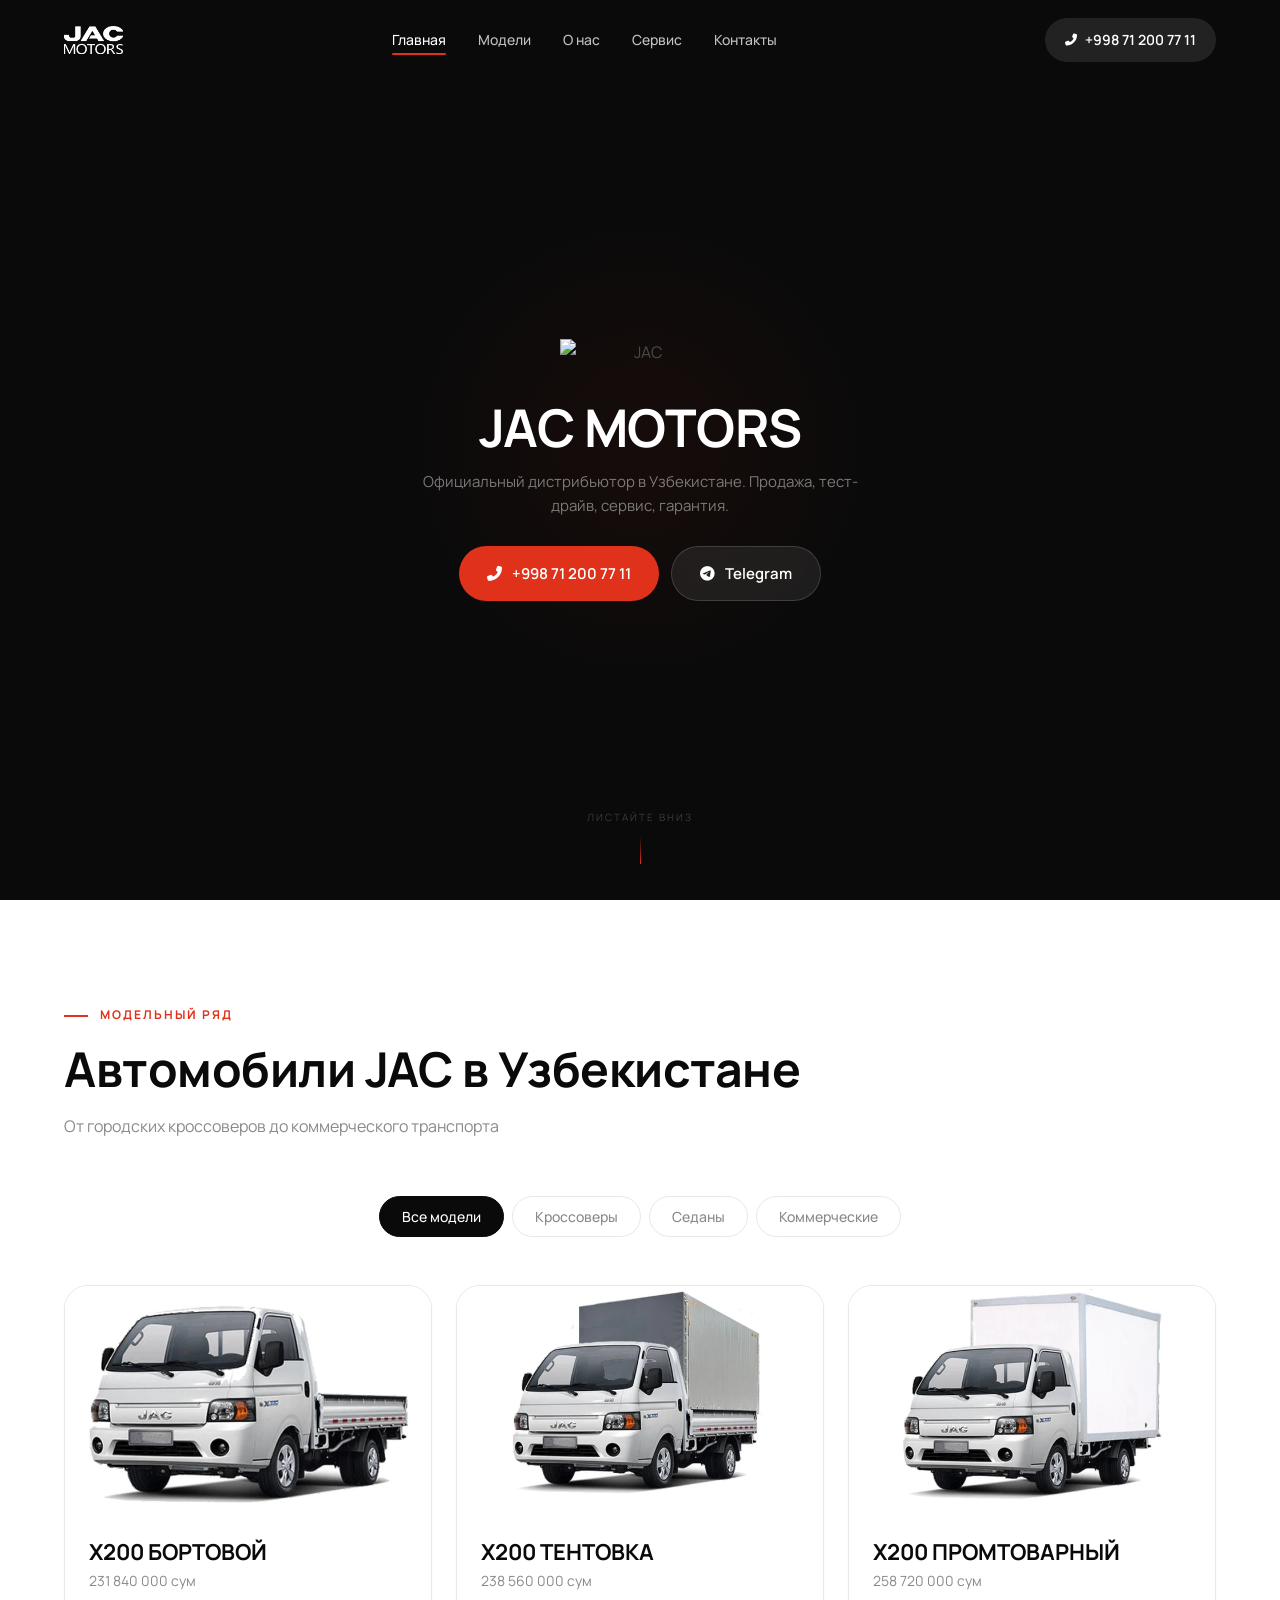
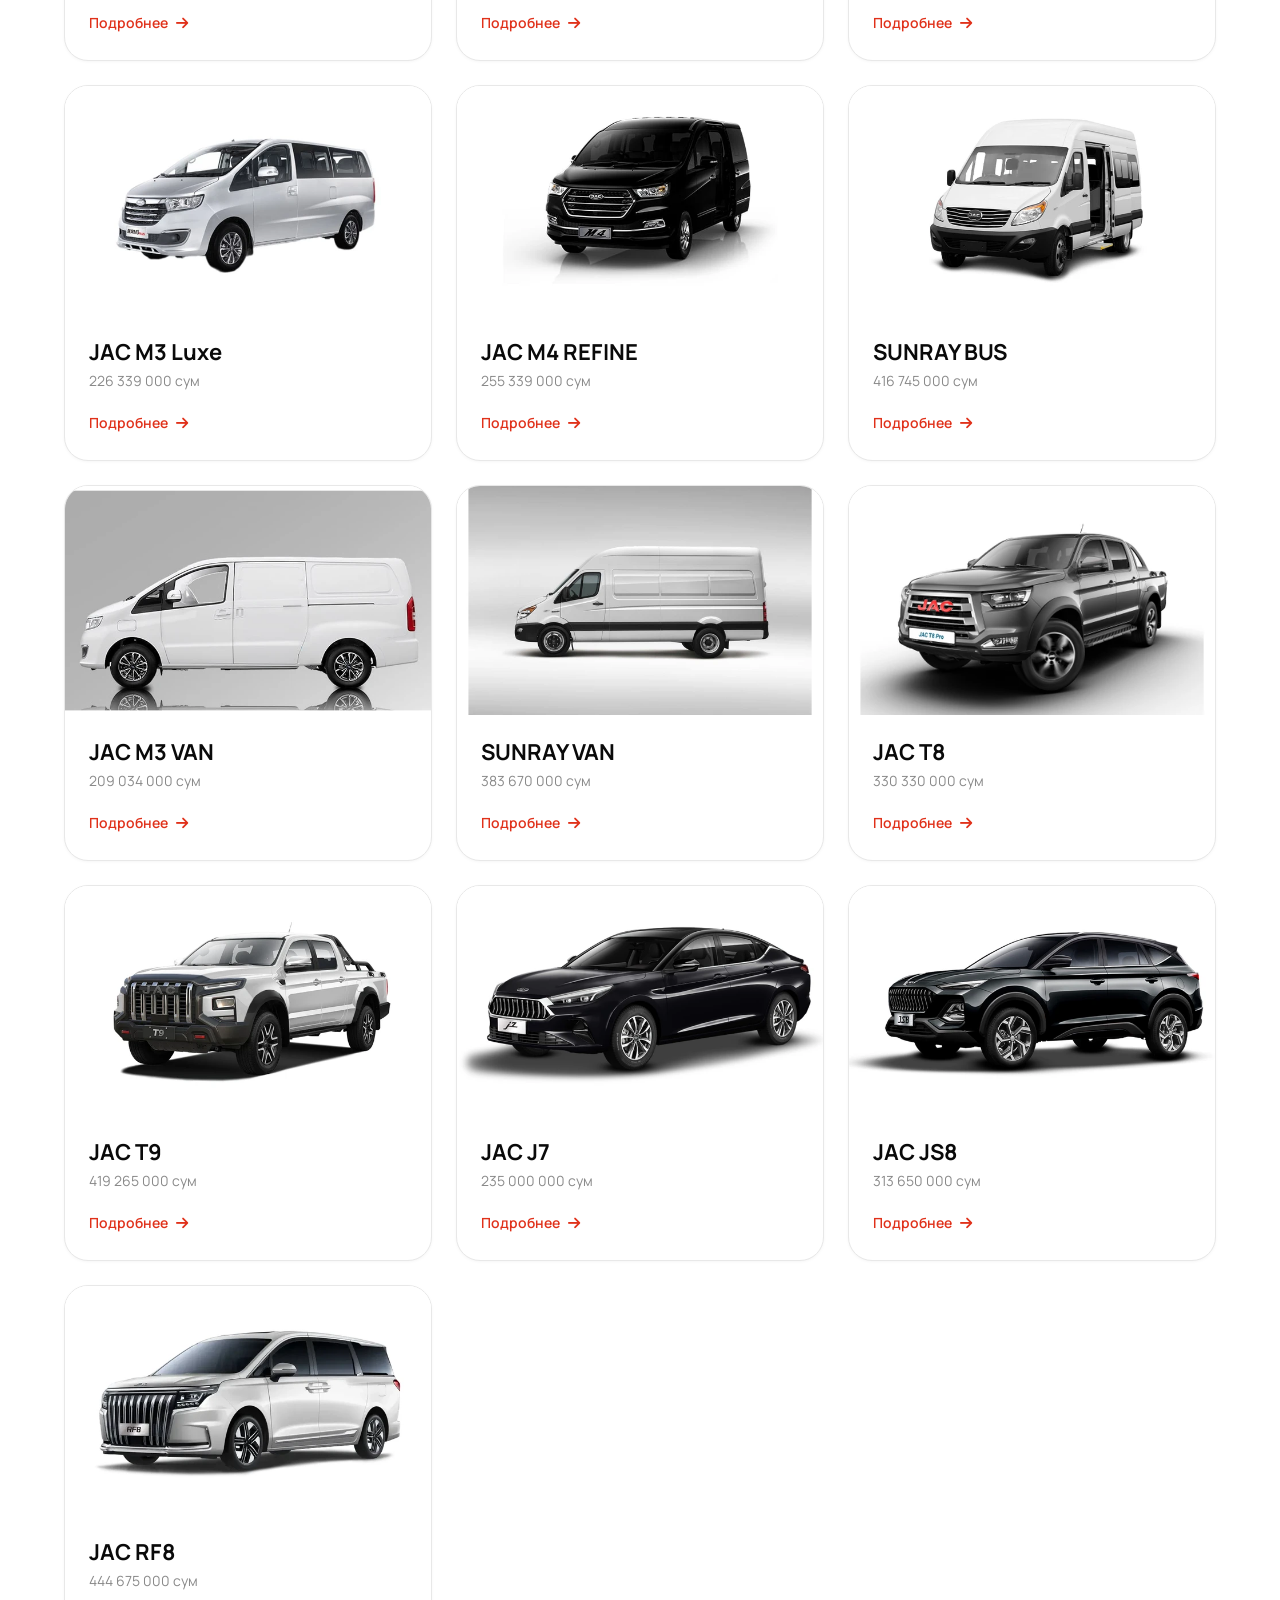
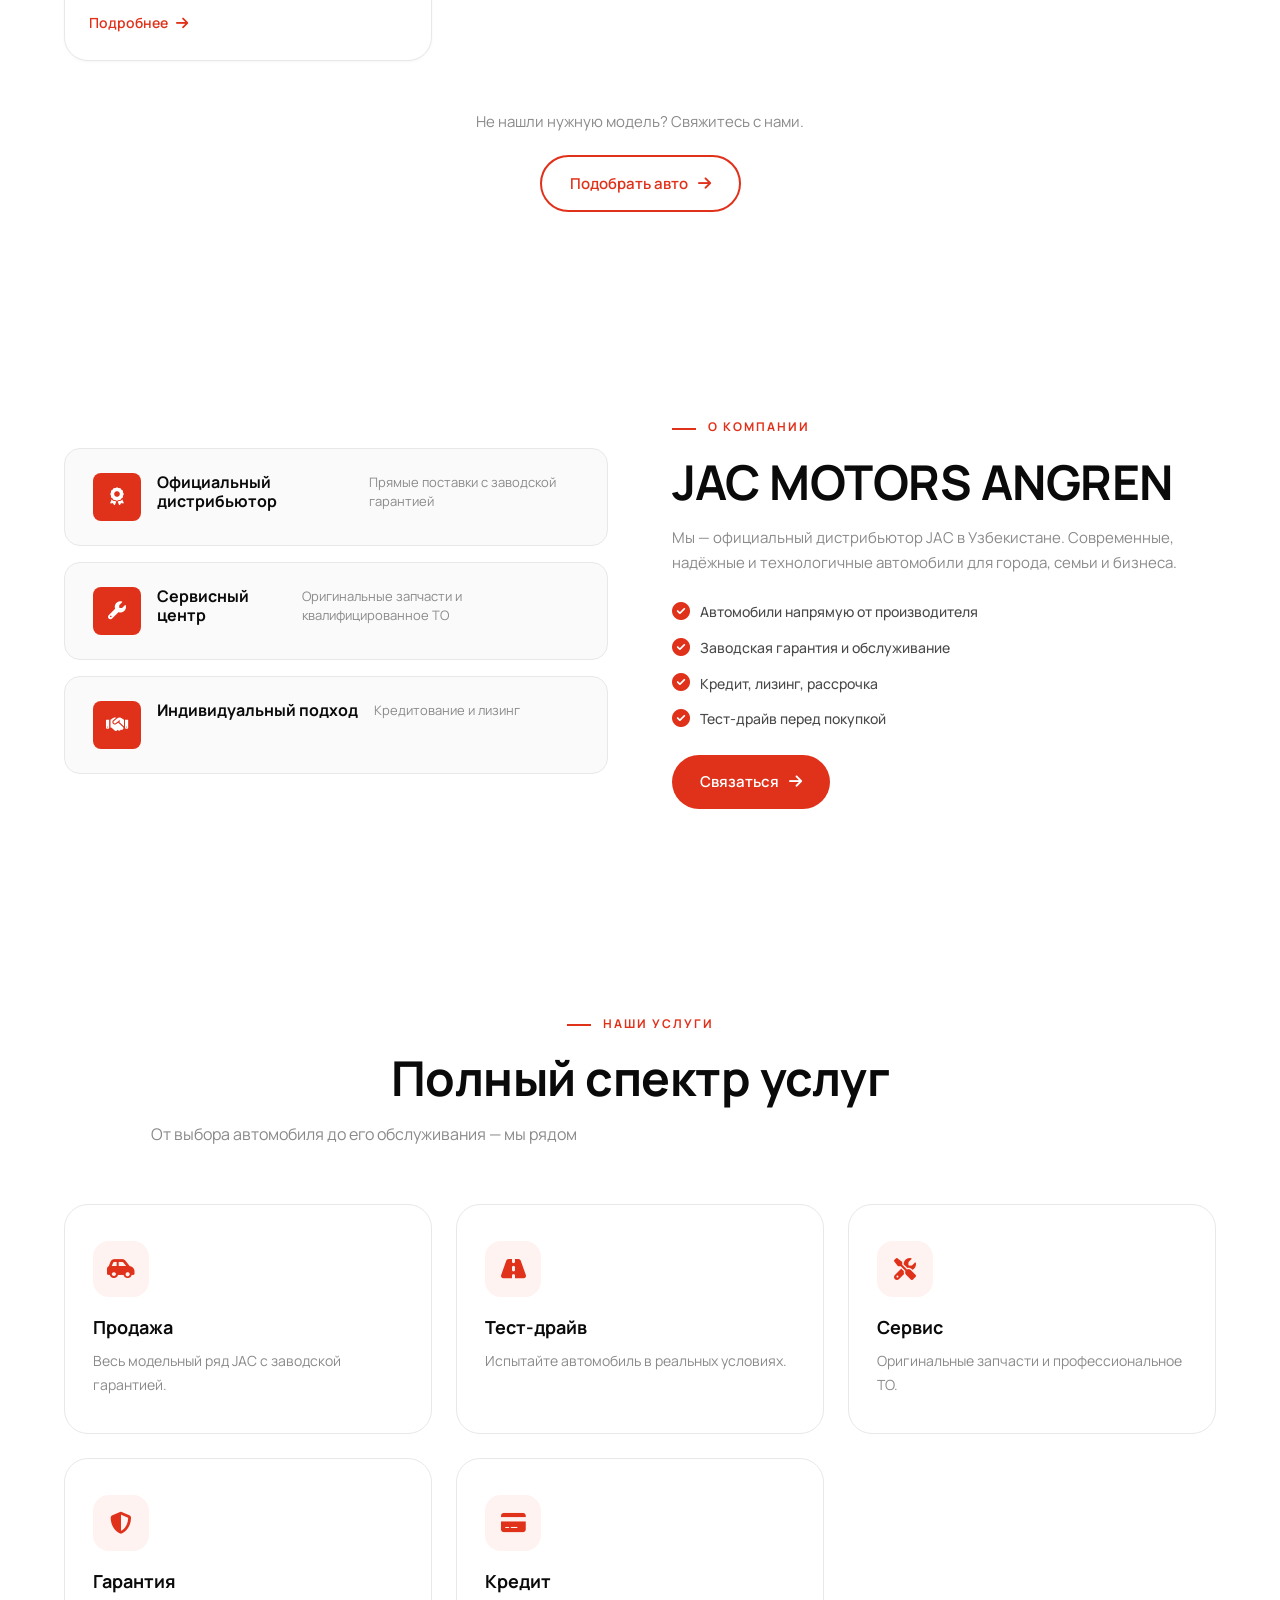
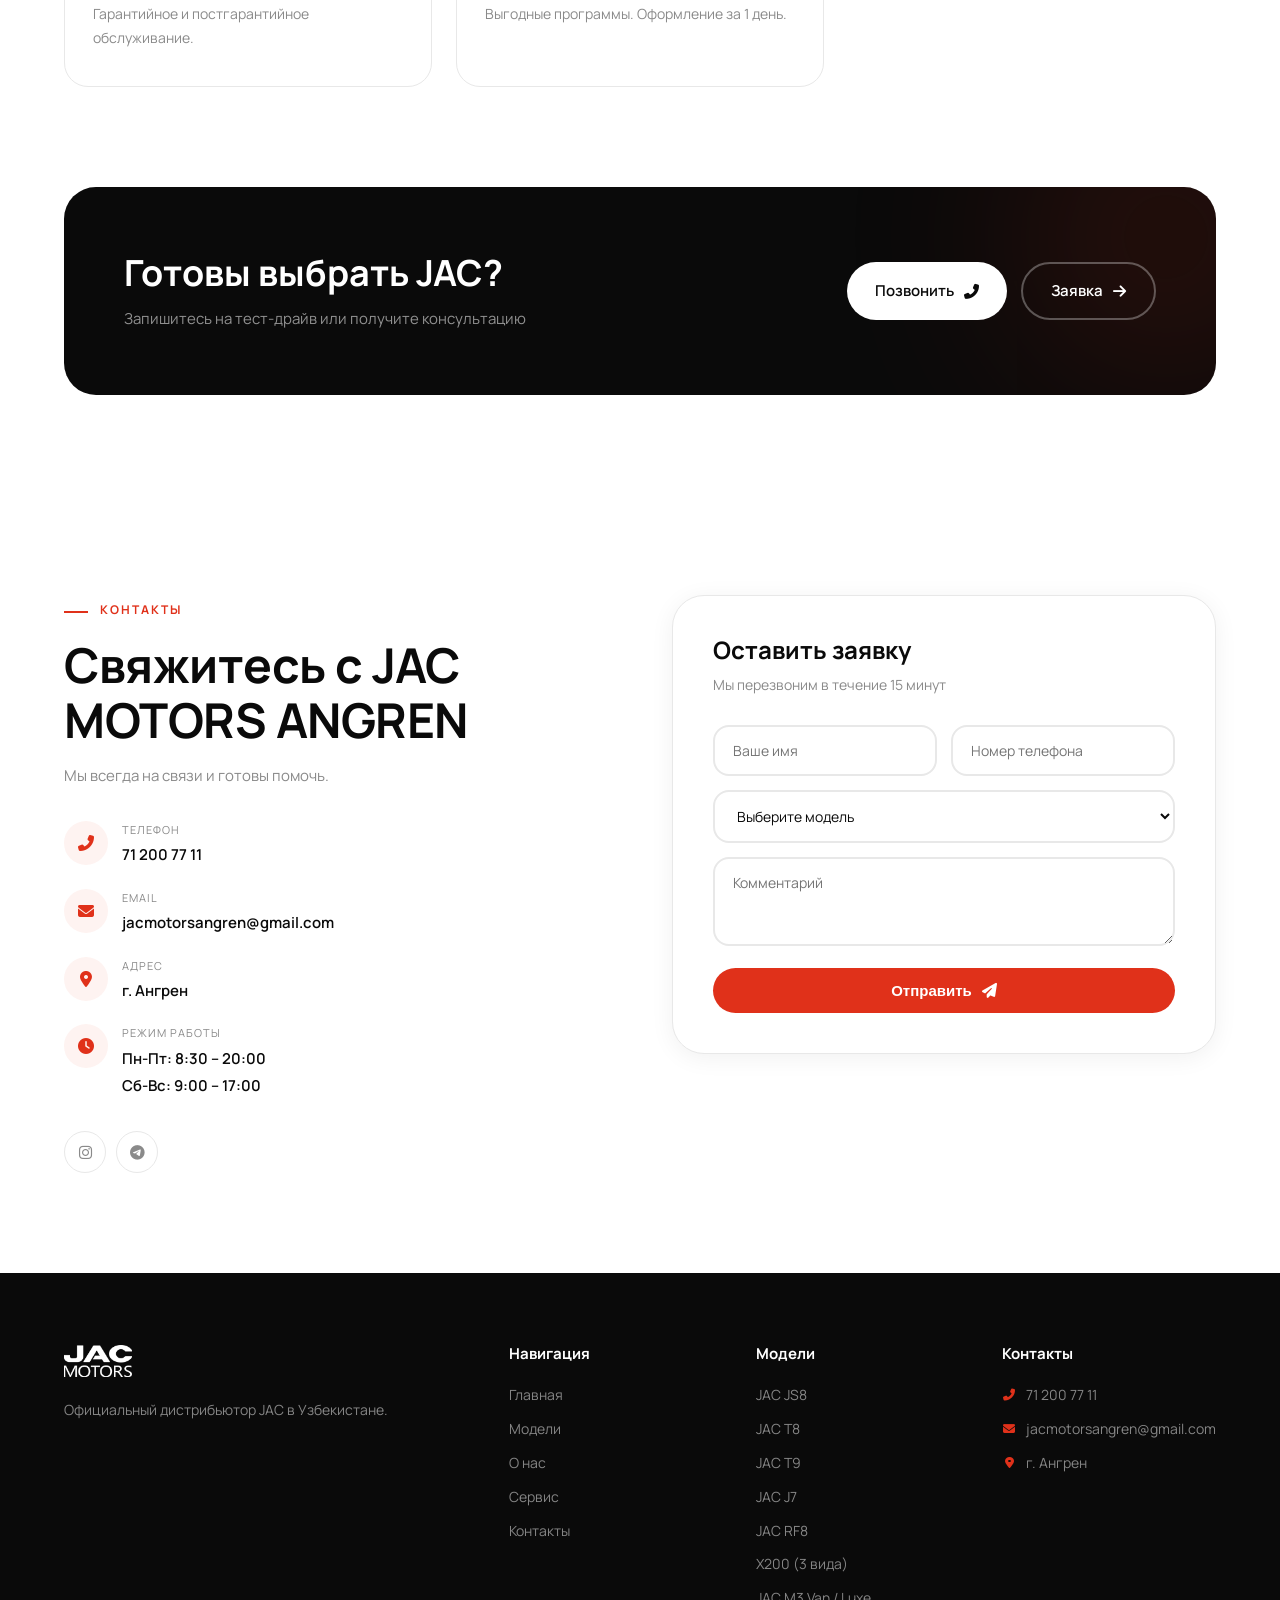
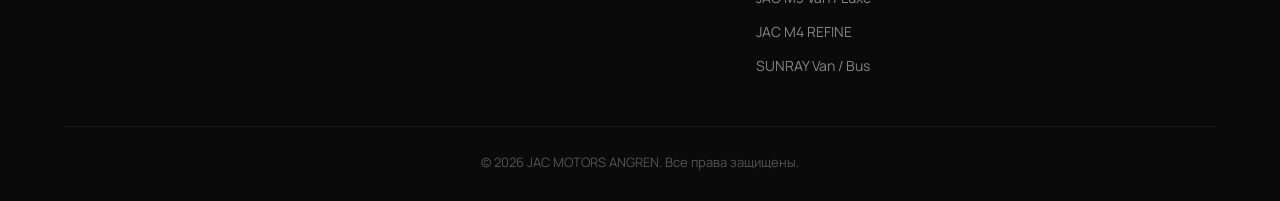
==== commit edb3e845: "Improvements: form select all models, footer full list, favicon on car.html, filter categories fixed" ====
--- a/index.html
+++ b/index.html
@@ -24,7 +24,7 @@
 <header class="header" id="header"><div class="container header-inner">
 <a href="#" class="logo"><img src="logo-nav.webp" alt="JAC" class="logo-dark"><img src="logo-nav.webp" alt="JAC" class="logo-light"></a>
 <nav class="nav" id="nav"><div class="nav-body"><ul class="nav-list"><li><a href="#home" class="nav-link active"><i class="fas fa-home"></i> Главная</a></li><li><a href="#models" class="nav-link"><i class="fas fa-car"></i> Модели</a></li><li><a href="#about" class="nav-link"><i class="fas fa-building"></i> О нас</a></li><li><a href="#services" class="nav-link"><i class="fas fa-tools"></i> Сервис</a></li><li><a href="#contact" class="nav-link"><i class="fas fa-envelope"></i> Контакты</a></li></ul></div><div class="nav-footer"><a href="tel:+998712007711" class="nav-phone-btn"><i class="fas fa-phone-alt"></i> 71 200 77 11</a><div class="nav-socials"><a href="https://t.me/JacMotors_Angren" target="_blank"><i class="fab fa-telegram-plane"></i></a><a href="https://www.instagram.com/jacmotors_angren/" target="_blank"><i class="fab fa-instagram"></i></a><a href="mailto:jacmotorsangren@gmail.com"><i class="fas fa-envelope"></i></a></div></div></nav>
-<div class="header-right"><a href="tel:+998712007711" class="header-phone"><i class="fas fa-phone-alt"></i> 71 200 77 11</a><button type="button" class="hamburger" id="hamburger" aria-label="Меню"></button></div>
+<div class="header-right"><a href="tel:+998712007711" class="header-phone"><i class="fas fa-phone-alt"></i> +998 71 200 77 11</a><button type="button" class="hamburger" id="hamburger" aria-label="Меню"></button></div>
 </div></header>
 
 <section class="hero" id="home"><div class="container hero-content">
@@ -37,19 +37,19 @@
 <section class="models" id="models"><div class="container"><div class="section-header reveal-up"><span class="section-tag">Модельный ряд</span><h2 class="section-title">Автомобили JAC в Узбекистане</h2><p class="section-desc">От городских кроссоверов до коммерческого транспорта</p></div>
 <div class="model-tabs reveal-up"><button class="tab-btn active" data-filter="all">Все модели</button><button class="tab-btn" data-filter="crossovers">Кроссоверы</button><button class="tab-btn" data-filter="sedans">Седаны</button><button class="tab-btn" data-filter="commercial">Коммерческие</button></div>
 <div class="models-carousel reveal-up"><button class="carousel-arrow carousel-prev" id="carouselPrev" aria-label="Предыдущий"><i class="fas fa-chevron-left"></i></button><div class="models-grid" id="modelsGrid">
-<div class="model-card" data-cat="commercial"><div class="model-img"><img src="images/cars/x200b-card.webp" alt="" loading="lazy"></div><div class="model-info"><h3>X200 БОРТОВОЙ</h3><p>231 840 000 сум</p><a href="car.html?model=x200b" class="model-link">Подробнее <i class="fas fa-arrow-right"></i></a></div></div>
-<div class="model-card" data-cat="commercial"><div class="model-img"><img src="images/cars/x200t-card.webp" alt="" loading="lazy"></div><div class="model-info"><h3>X200 ТЕНТОВКА</h3><p>238 560 000 сум</p><a href="car.html?model=x200t" class="model-link">Подробнее <i class="fas fa-arrow-right"></i></a></div></div>
+<div class="model-card" data-cat="commercial"><div class="model-img"><img src="images/cars/x200b-card.webp" alt="JAC X200 Бортовой" loading="lazy"></div><div class="model-info"><h3>X200 БОРТОВОЙ</h3><p>231 840 000 сум</p><a href="car.html?model=x200b" class="model-link">Подробнее <i class="fas fa-arrow-right"></i></a></div></div>
+<div class="model-card" data-cat="commercial"><div class="model-img"><img src="images/cars/x200t-card.webp" alt="JAC X200 Тентовка" loading="lazy"></div><div class="model-info"><h3>X200 ТЕНТОВКА</h3><p>238 560 000 сум</p><a href="car.html?model=x200t" class="model-link">Подробнее <i class="fas fa-arrow-right"></i></a></div></div>
 <div class="model-card" data-cat="commercial"><div class="model-img"><img src="images/cars/x200p-card.webp" alt="JAC X200 Промтоварный" loading="lazy"></div><div class="model-info"><h3>X200 ПРОМТОВАРНЫЙ</h3><p>258 720 000 сум</p><a href="car.html?model=x200p" class="model-link">Подробнее <i class="fas fa-arrow-right"></i></a></div></div>
-<div class="model-card" data-cat="commercial"><div class="model-img"><img src="images/cars/m3l-card.webp" alt="" loading="lazy"></div><div class="model-info"><h3>JAC M3 Luxe</h3><p>226 339 000 сум</p><a href="car.html?model=m3l" class="model-link">Подробнее <i class="fas fa-arrow-right"></i></a></div></div>
-<div class="model-card" data-cat="commercial"><div class="model-img"><img src="images/cars/m4-card.webp" alt="" loading="lazy"></div><div class="model-info"><h3>JAC M4 REFINE</h3><p>255 339 000 сум</p><a href="car.html?model=m4" class="model-link">Подробнее <i class="fas fa-arrow-right"></i></a></div></div>
-<div class="model-card" data-cat="commercial"><div class="model-img"><img src="images/cars/sunrayb-card.webp" alt="" loading="lazy"></div><div class="model-info"><h3>SUNRAY BUS</h3><p>416 745 000 сум</p><a href="car.html?model=sunrayb" class="model-link">Подробнее <i class="fas fa-arrow-right"></i></a></div></div>
-<div class="model-card" data-cat="commercial"><div class="model-img"><img src="images/cars/m3-card.webp" alt="" loading="lazy"></div><div class="model-info"><h3>JAC M3 VAN</h3><p>209 034 000 сум</p><a href="car.html?model=m3" class="model-link">Подробнее <i class="fas fa-arrow-right"></i></a></div></div>
-<div class="model-card" data-cat="commercial"><div class="model-img"><img src="images/cars/sunrayv-card.webp" alt="" loading="lazy"></div><div class="model-info"><h3>SUNRAY VAN</h3><p>383 670 000 сум</p><a href="car.html?model=sunrayv" class="model-link">Подробнее <i class="fas fa-arrow-right"></i></a></div></div>
-<div class="model-card" data-cat="crossovers"><div class="model-img"><img src="images/cars/t8-card.webp" alt="" loading="lazy"></div><div class="model-info"><h3>JAC T8</h3><p>330 330 000 сум</p><a href="car.html?model=t8" class="model-link">Подробнее <i class="fas fa-arrow-right"></i></a></div></div>
-<div class="model-card" data-cat="crossovers"><div class="model-img"><img src="images/cars/t9-card.webp" alt="" loading="lazy"></div><div class="model-info"><h3>JAC T9</h3><p>419 265 000 сум</p><a href="car.html?model=t9" class="model-link">Подробнее <i class="fas fa-arrow-right"></i></a></div></div>
-<div class="model-card" data-cat="sedans"><div class="model-img"><img src="images/cars/j7-card.webp" alt="" loading="lazy"></div><div class="model-info"><h3>JAC J7</h3><p>235 000 000 сум</p><a href="car.html?model=j7" class="model-link">Подробнее <i class="fas fa-arrow-right"></i></a></div></div>
-<div class="model-card" data-cat="crossovers"><div class="model-img"><img src="images/cars/js8-card.webp" alt="" loading="lazy"></div><div class="model-info"><h3>JAC JS8</h3><p>313 650 000 сум</p><a href="car.html?model=js8" class="model-link">Подробнее <i class="fas fa-arrow-right"></i></a></div></div>
-<div class="model-card" data-cat="crossovers"><div class="model-img"><img src="images/cars/rf8-card.webp" alt="" loading="lazy"></div><div class="model-info"><h3>JAC RF8</h3><p>444 675 000 сум</p><a href="car.html?model=rf8" class="model-link">Подробнее <i class="fas fa-arrow-right"></i></a></div></div>
+<div class="model-card" data-cat="commercial"><div class="model-img"><img src="images/cars/m3l-card.webp" alt="JAC M3 Luxe" loading="lazy"></div><div class="model-info"><h3>JAC M3 Luxe</h3><p>226 339 000 сум</p><a href="car.html?model=m3l" class="model-link">Подробнее <i class="fas fa-arrow-right"></i></a></div></div>
+<div class="model-card" data-cat="commercial"><div class="model-img"><img src="images/cars/m4-card.webp" alt="JAC M4 REFINE" loading="lazy"></div><div class="model-info"><h3>JAC M4 REFINE</h3><p>255 339 000 сум</p><a href="car.html?model=m4" class="model-link">Подробнее <i class="fas fa-arrow-right"></i></a></div></div>
+<div class="model-card" data-cat="commercial"><div class="model-img"><img src="images/cars/sunrayb-card.webp" alt="JAC SUNRAY Bus" loading="lazy"></div><div class="model-info"><h3>SUNRAY BUS</h3><p>416 745 000 сум</p><a href="car.html?model=sunrayb" class="model-link">Подробнее <i class="fas fa-arrow-right"></i></a></div></div>
+<div class="model-card" data-cat="commercial"><div class="model-img"><img src="images/cars/m3-card.webp" alt="JAC M3 Van" loading="lazy"></div><div class="model-info"><h3>JAC M3 VAN</h3><p>209 034 000 сум</p><a href="car.html?model=m3" class="model-link">Подробнее <i class="fas fa-arrow-right"></i></a></div></div>
+<div class="model-card" data-cat="commercial"><div class="model-img"><img src="images/cars/sunrayv-card.webp" alt="JAC SUNRAY Van" loading="lazy"></div><div class="model-info"><h3>SUNRAY VAN</h3><p>383 670 000 сум</p><a href="car.html?model=sunrayv" class="model-link">Подробнее <i class="fas fa-arrow-right"></i></a></div></div>
+<div class="model-card" data-cat="pickups"><div class="model-img"><img src="images/cars/t8-card.webp" alt="JAC T8" loading="lazy"></div><div class="model-info"><h3>JAC T8</h3><p>330 330 000 сум</p><a href="car.html?model=t8" class="model-link">Подробнее <i class="fas fa-arrow-right"></i></a></div></div>
+<div class="model-card" data-cat="pickups"><div class="model-img"><img src="images/cars/t9-card.webp" alt="JAC T9" loading="lazy"></div><div class="model-info"><h3>JAC T9</h3><p>419 265 000 сум</p><a href="car.html?model=t9" class="model-link">Подробнее <i class="fas fa-arrow-right"></i></a></div></div>
+<div class="model-card" data-cat="sedans"><div class="model-img"><img src="images/cars/j7-card.webp" alt="JAC J7" loading="lazy"></div><div class="model-info"><h3>JAC J7</h3><p>235 000 000 сум</p><a href="car.html?model=j7" class="model-link">Подробнее <i class="fas fa-arrow-right"></i></a></div></div>
+<div class="model-card" data-cat="crossovers"><div class="model-img"><img src="images/cars/js8-card.webp" alt="JAC JS8" loading="lazy"></div><div class="model-info"><h3>JAC JS8</h3><p>313 650 000 сум</p><a href="car.html?model=js8" class="model-link">Подробнее <i class="fas fa-arrow-right"></i></a></div></div>
+<div class="model-card" data-cat="commercial"><div class="model-img"><img src="images/cars/rf8-card.webp" alt="JAC RF8" loading="lazy"></div><div class="model-info"><h3>JAC RF8</h3><p>444 675 000 сум</p><a href="car.html?model=rf8" class="model-link">Подробнее <i class="fas fa-arrow-right"></i></a></div></div>
 </div><button class="carousel-arrow carousel-next" id="carouselNext" aria-label="Следующий"><i class="fas fa-chevron-right"></i></button></div><div class="carousel-dots" id="carouselDots"></div><div class="models-cta reveal-up"><p>Не нашли нужную модель? Свяжитесь с нами.</p><a href="tel:+998712007711" class="btn btn-outline">Подобрать авто <i class="fas fa-arrow-right"></i></a></div></div></section>
 
 <section class="about" id="about"><div class="container"><div class="about-grid">
@@ -73,13 +73,13 @@
 <div class="contact-item"><div class="contact-icon"><i class="fas fa-clock"></i></div><div><span class="contact-label">Режим работы</span><span>Пн-Пт: 8:30 – 20:00<br>Сб-Вс: 9:00 – 17:00</span></div></div></div>
 <div class="contact-socials"><a href="https://www.instagram.com/jacmotors_angren/" target="_blank" class="social-btn"><i class="fab fa-instagram"></i></a><a href="https://t.me/JacMotors_Angren" target="_blank" class="social-btn"><i class="fab fa-telegram-plane"></i></a></div></div>
 <form class="contact-form reveal-right" id="contactForm"><h3>Оставить заявку</h3><p>Мы перезвоним в течение 15 минут</p><div class="form-row"><div class="form-group"><input type="text" placeholder="Ваше имя" required></div><div class="form-group"><input type="tel" placeholder="Номер телефона" required></div></div>
-<div class="form-group"><select><option value="">Выберите модель</option><option>JAC JS8</option><option>JAC T8</option><option>JAC T9</option><option>JAC J7</option><option>JAC RF8</option><option>JAC X200</option><option>JAC M3</option><option>JAC M4 REFINE</option><option>SUNRAY</option></select></div>
+<div class="form-group"><select><option value="">Выберите модель</option><option>JAC JS8</option><option>JAC T8</option><option>JAC T9</option><option>JAC J7</option><option>JAC RF8</option><option>X200 Бортовой</option><option>X200 Тентовка</option><option>X200 Промтоварный</option><option>JAC M3 Van</option><option>JAC M3 Luxe</option><option>JAC M4 REFINE</option><option>SUNRAY Van</option><option>SUNRAY Bus</option></select></div>
 <div class="form-group"><textarea placeholder="Комментарий" rows="3"></textarea></div><button type="submit" class="btn btn-primary btn-block">Отправить <i class="fas fa-paper-plane"></i></button></form></div></div></section>
 
 <footer class="footer"><div class="container"><div class="footer-grid">
 <div class="footer-col footer-brand"><img src="logo-nav.webp" alt="JAC" style="height:32px;margin-bottom:12px;filter:brightness(0)invert(1)"><p>Официальный дистрибьютор JAC в Узбекистане.</p></div>
 <div class="footer-col"><h4>Навигация</h4><ul><li><a href="#home">Главная</a></li><li><a href="#models">Модели</a></li><li><a href="#about">О нас</a></li><li><a href="#services">Сервис</a></li><li><a href="#contact">Контакты</a></li></ul></div>
-<div class="footer-col"><h4>Модели</h4><ul><li>JAC JS8</li><li>JAC T8 / T9</li><li>JAC J7</li><li>JAC M3 / M4</li><li>JAC X200</li></ul></div>
+<div class="footer-col"><h4>Модели</h4><ul><li>JAC JS8</li><li>JAC T8</li><li>JAC T9</li><li>JAC J7</li><li>JAC RF8</li><li>X200 (3 вида)</li><li>JAC M3 Van / Luxe</li><li>JAC M4 REFINE</li><li>SUNRAY Van / Bus</li></ul></div>
 <div class="footer-col"><h4>Контакты</h4><ul class="footer-contacts"><li><i class="fas fa-phone-alt"></i> 71 200 77 11</li><li><i class="fas fa-envelope"></i> jacmotorsangren@gmail.com</li><li><i class="fas fa-map-marker-alt"></i> г. Ангрен</li></ul></div></div>
 <div class="footer-bottom"><p>&copy; 2026 JAC MOTORS ANGREN. Все права защищены.</p></div></div></footer>
 <script src="js/main.js"></script></body></html>
--- a/css/style.css
+++ b/css/style.css
@@ -208,8 +208,8 @@
 .model-card{background:var(--white);border-radius:var(--radius-lg);overflow:hidden;transition:0.4s var(--ease);box-shadow:0 1px 3px rgba(0,0,0,0.04);border:1px solid var(--gray-200);min-width:0;cursor:pointer}
 .model-card:hover{transform:translateY(-8px);box-shadow:var(--shadow-lg);border-color:var(--gray-300)}
 .model-card.hidden-card{display:none}
-.model-img{position:relative;aspect-ratio:16/10;background:var(--gray-900);display:flex;align-items:center;justify-content:center;overflow:hidden}
-.model-img img{width:100%;height:100%;object-fit:cover;transition:0.4s}
+.model-img{position:relative;aspect-ratio:16/10;background:var(--white);display:flex;align-items:center;justify-content:center;overflow:hidden}
+.model-img img{width:100%;height:100%;object-fit:contain;transition:0.4s}
 .model-card:hover .model-img img{transform:scale(1.05)}
 .model-placeholder{font-size:60px;color:rgba(255,255,255,0.1);transition:0.4s}
 .model-card:hover .model-placeholder{transform:scale(1.1)}
@@ -323,9 +323,9 @@
 .cp-spec .spec-label{color:var(--gray-500);font-size:14px}
 .cp-spec .spec-value{font-weight:700;color:var(--primary);font-size:15px}
 .cp-cta{text-align:center}
-.cp-placeholder{width:100%;aspect-ratio:16/9;max-height:420px;background:var(--gray-900);border-radius:16px;display:flex;align-items:center;justify-content:center;margin-bottom:32px}
-.cp-placeholder i{font-size:80px;color:rgba(255,255,255,0.1)}
-.cp-card img[style*="display:block"]{max-height:420px;object-fit:contain;background:var(--gray-900)}
+.cp-placeholder{width:100%;aspect-ratio:16/9;max-height:420px;background:var(--white);border-radius:16px;display:flex;align-items:center;justify-content:center;margin-bottom:32px}
+.cp-placeholder i{font-size:80px;color:var(--gray-200)}
+.cp-card img[style*="display:block"]{max-height:420px;object-fit:contain;background:var(--white)}
 @media(max-width:1024px){
     .cp-hero{padding:100px 20px 50px}
     .cp-hero h1{font-size:clamp(28px,4.5vw,48px)}
@@ -714,3 +714,25 @@
     *,*::before,*::after{animation-duration:0.01ms!important;animation-iteration-count:1!important;transition-duration:0.01ms!important}
     html{scroll-behavior:auto}
 }
+
+/* ==========================================
+   SCROLL TO TOP BUTTON
+   ========================================== */
+.scroll-top{
+    position:fixed;bottom:24px;right:24px;z-index:999;
+    width:48px;height:48px;border-radius:50%;
+    background:var(--accent);color:var(--white);
+    border:none;cursor:pointer;
+    display:flex;align-items:center;justify-content:center;
+    font-size:20px;
+    opacity:0;visibility:hidden;
+    transform:translateY(20px);
+    transition:opacity 0.3s var(--ease), visibility 0.3s, transform 0.3s var(--ease);
+    box-shadow:0 8px 24px rgba(224,49,26,0.3)
+}
+.scroll-top.visible{opacity:1;visibility:visible;transform:translateY(0)}
+.scroll-top:hover{background:var(--accent2);transform:translateY(-3px);box-shadow:0 12px 32px rgba(224,49,26,0.4)}
+.scroll-top:active{transform:scale(0.93)}
+@media(max-width:768px){
+    .scroll-top{bottom:20px;right:16px;width:44px;height:44px;font-size:18px}
+}
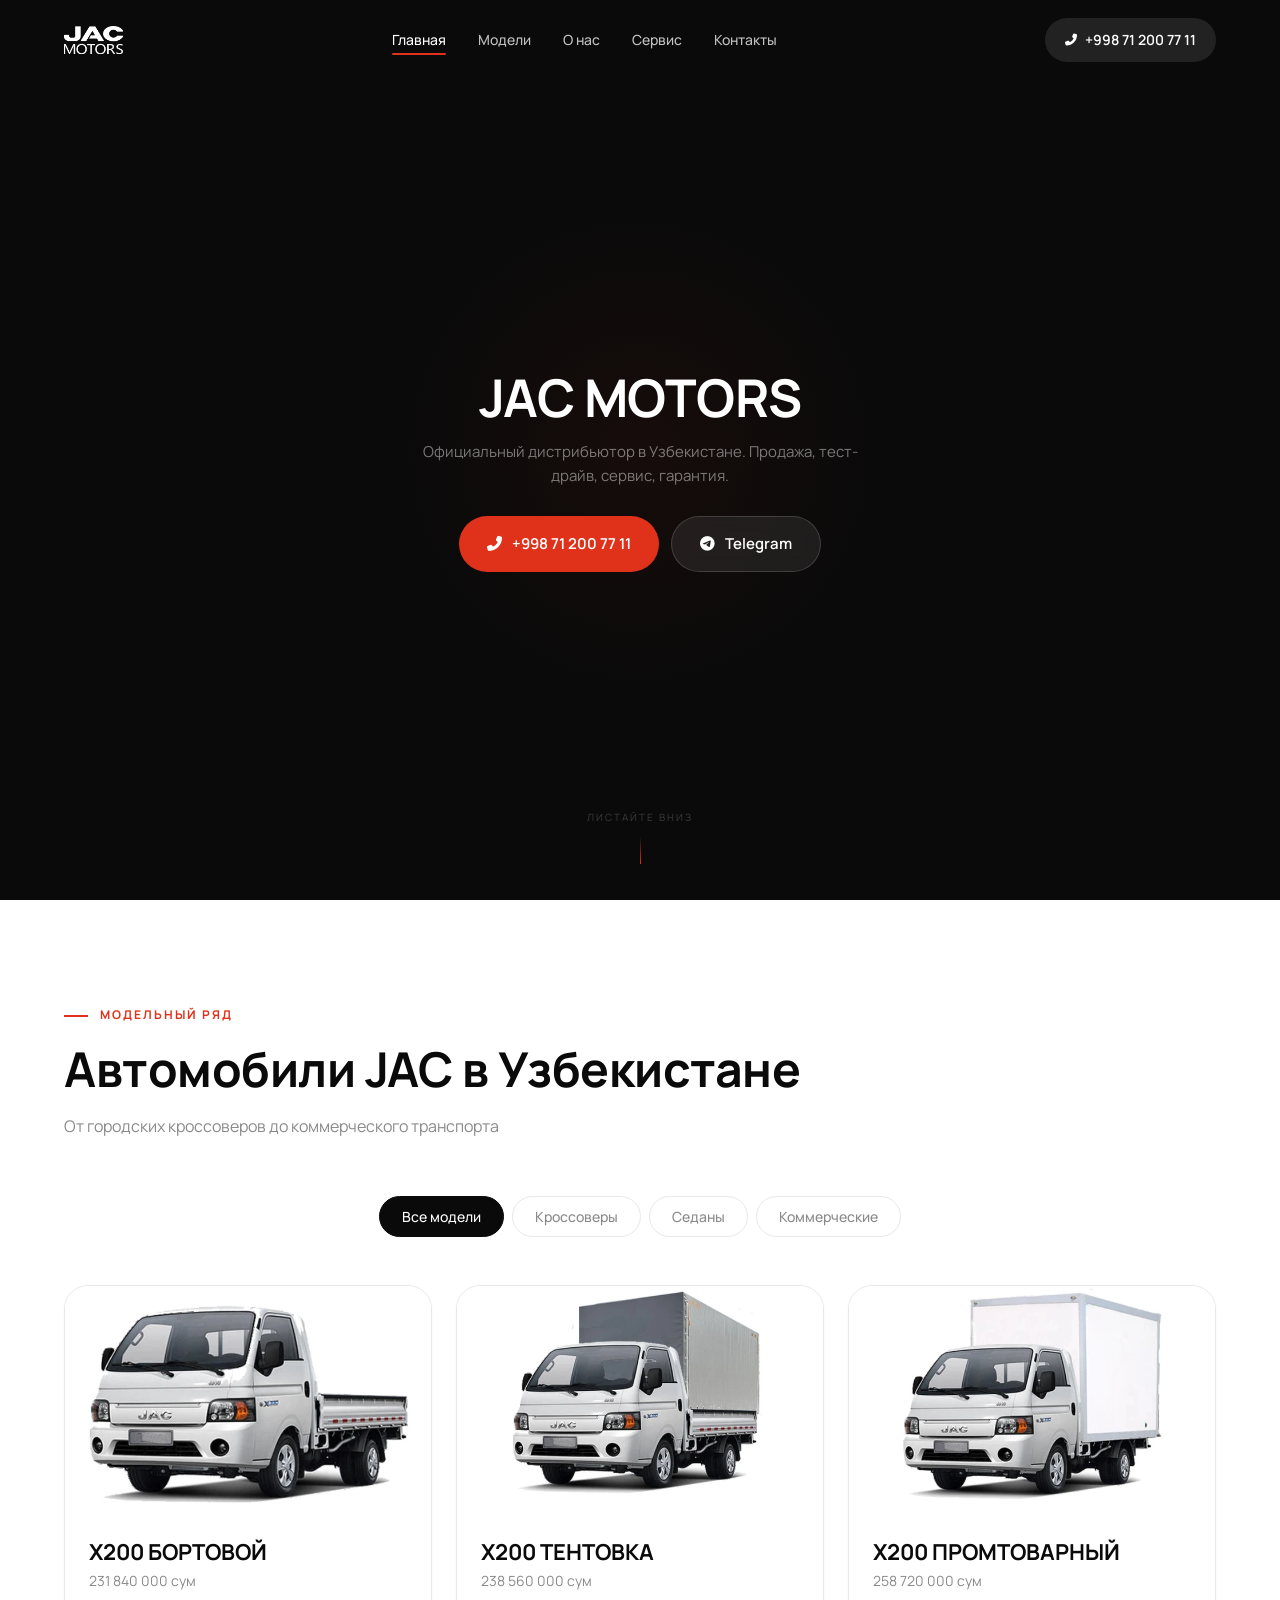
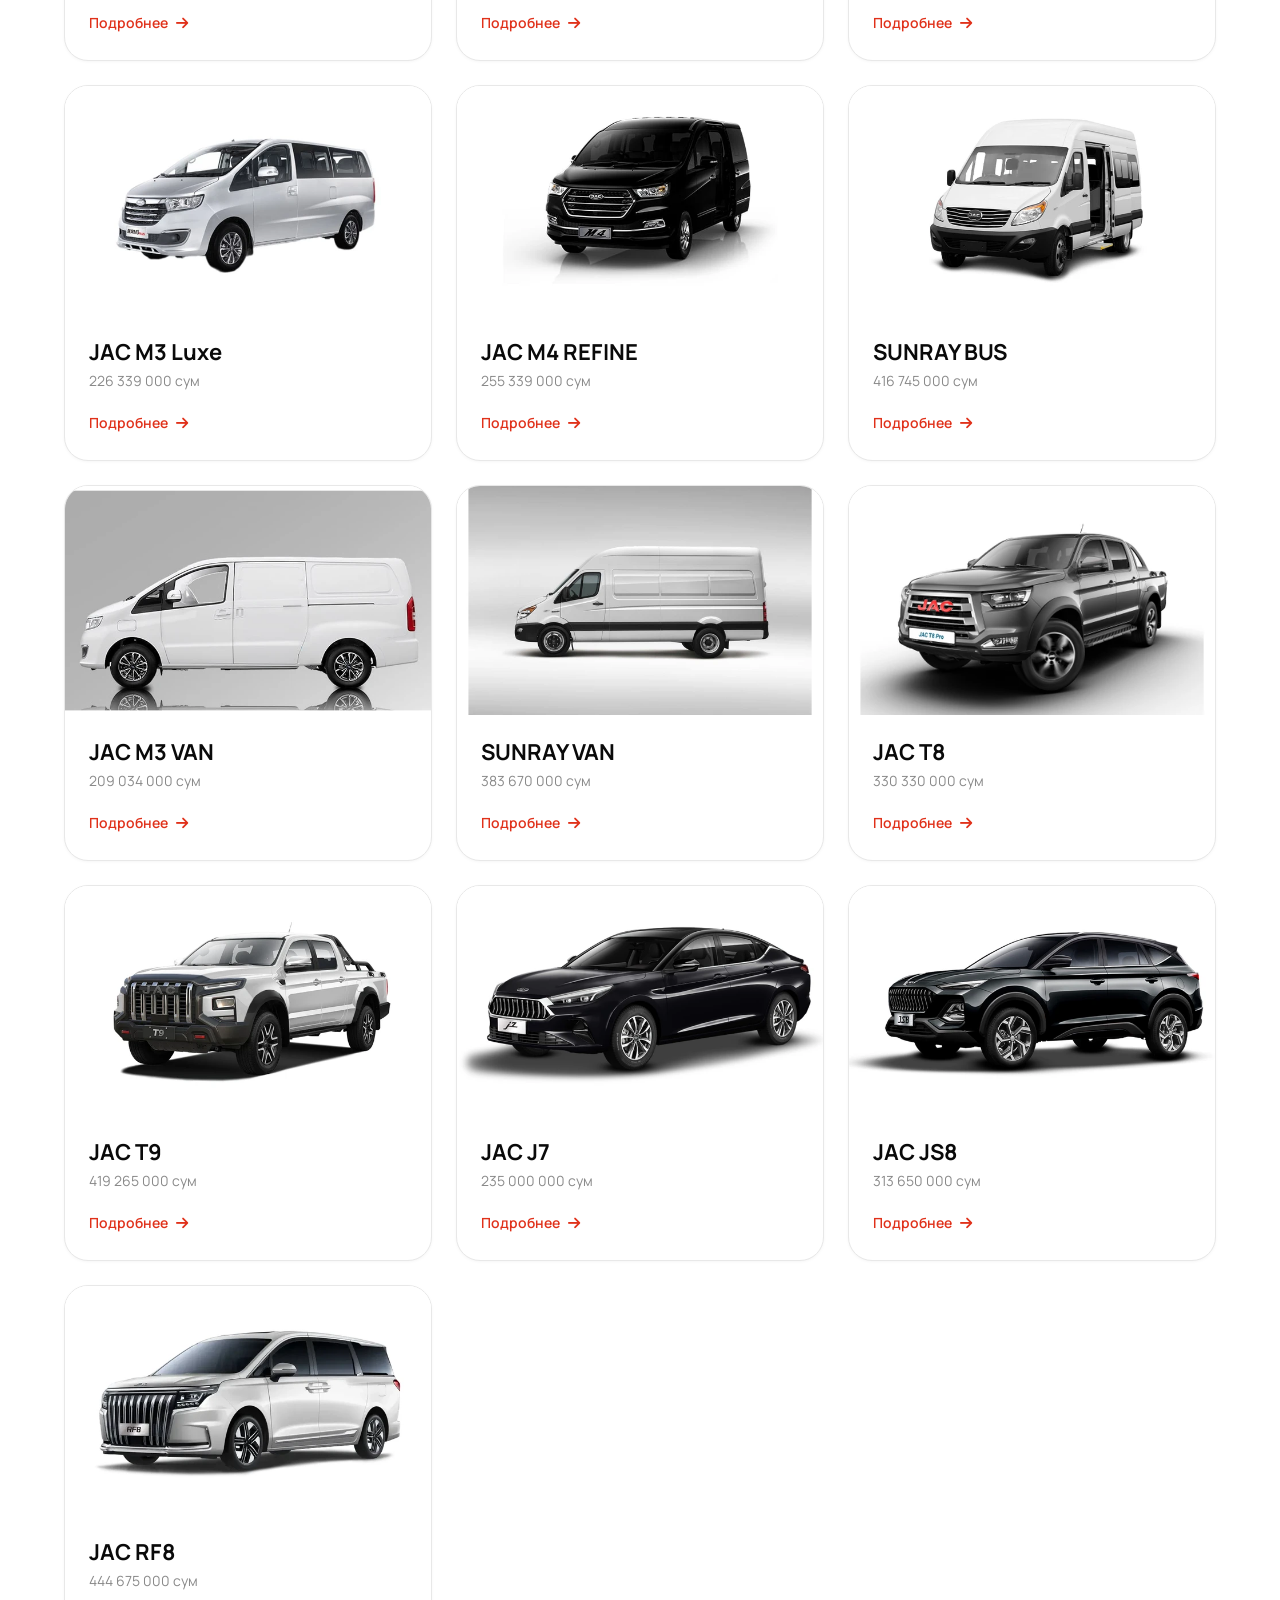
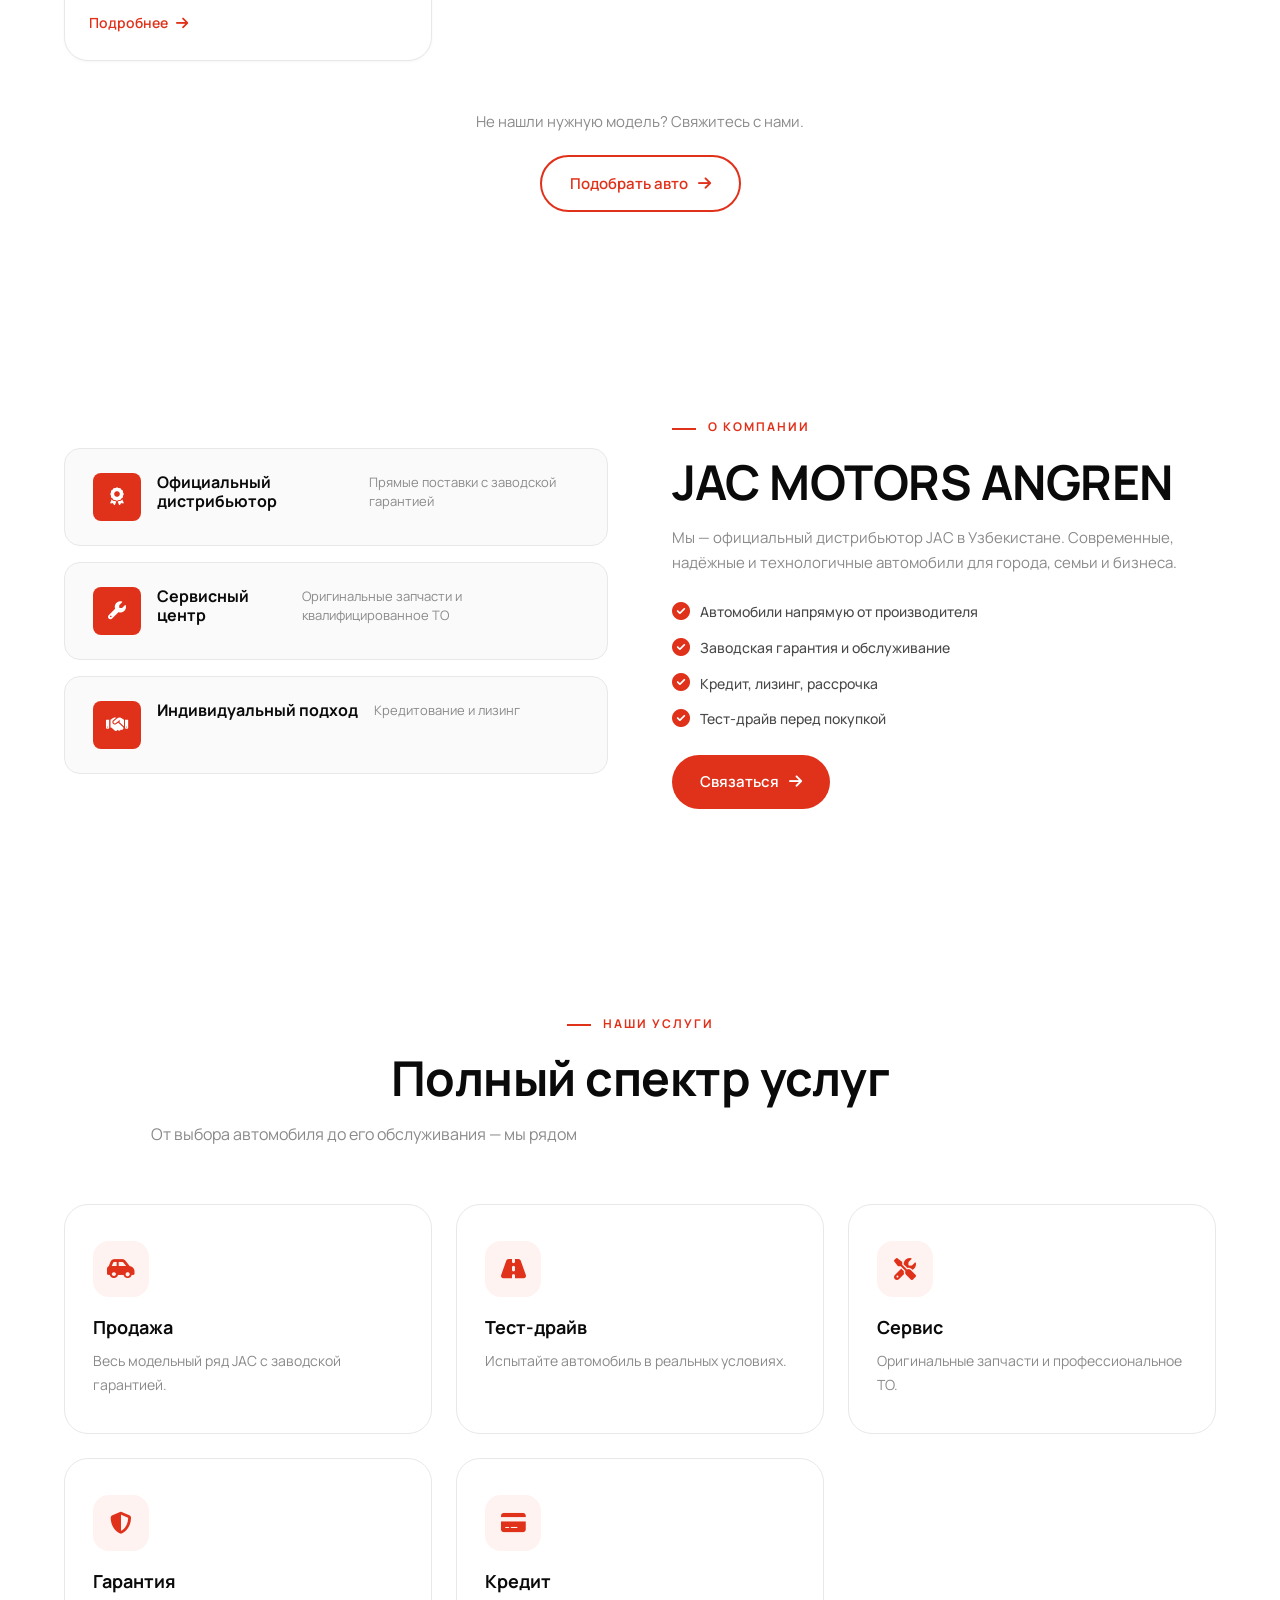
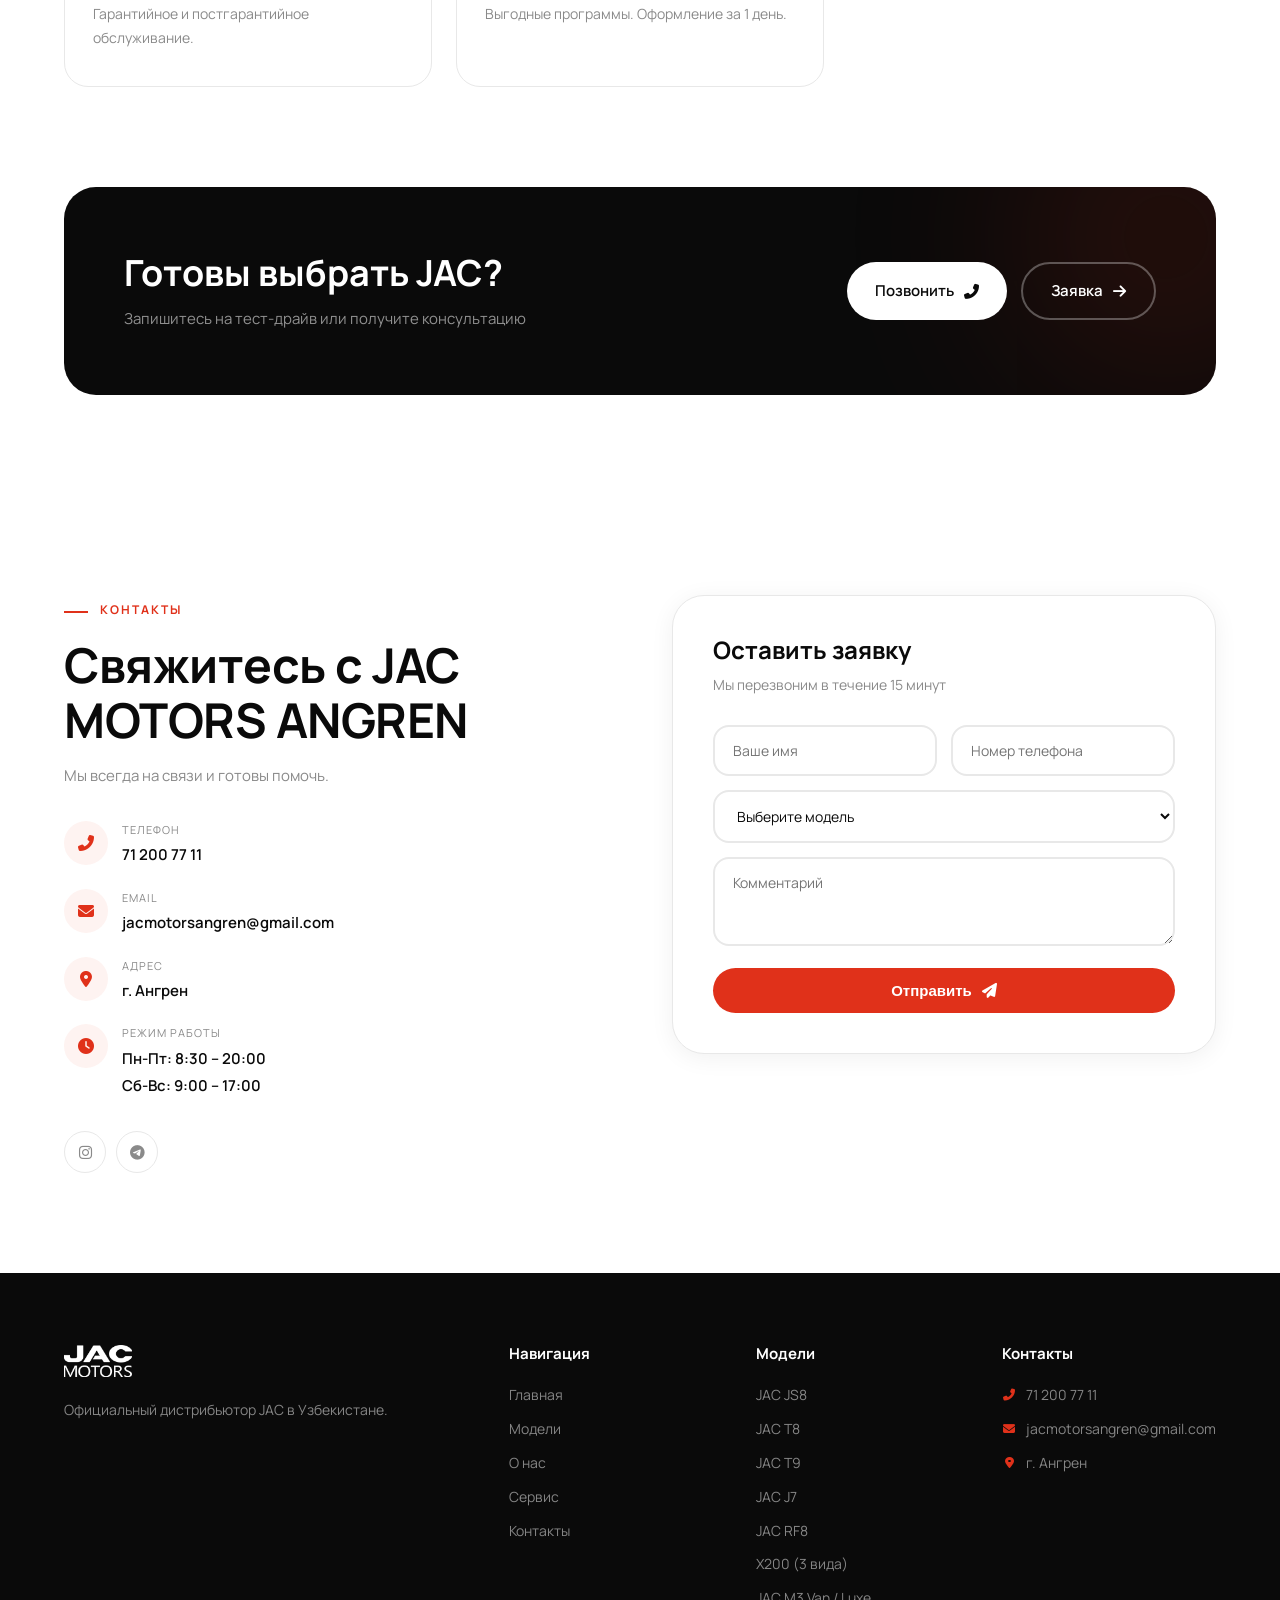
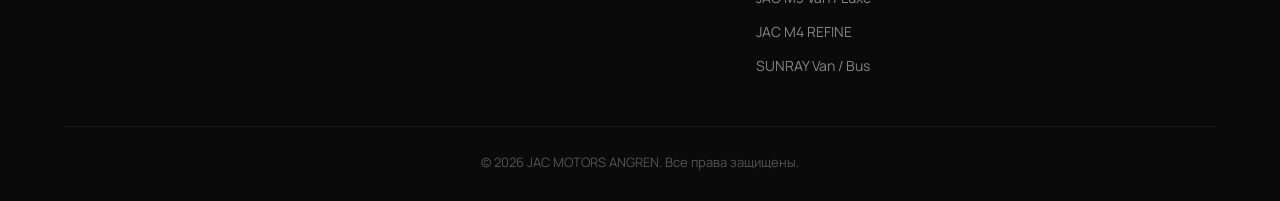
==== commit 4075a971: "Remove JAC logo from hero section" ====
--- a/index.html
+++ b/index.html
@@ -28,7 +28,6 @@
 </div></header>
 
 <section class="hero" id="home"><div class="container hero-content">
-<img src="https://jacauto.uz/wp-content/uploads/2024/08/tg_image_293401856-removebg-preview.png" alt="JAC" class="hero-logo reveal-up">
 <h1 class="hero-title reveal-up"><span class="hero-line">JAC MOTORS</span></h1>
 <p class="hero-text reveal-up">Официальный дистрибьютор в Узбекистане. Продажа, тест-драйв, сервис, гарантия.</p>
 <div class="hero-btns reveal-up"><a href="tel:+998712007711" class="btn btn-primary"><i class="fas fa-phone-alt"></i> +998 71 200 77 11</a><a href="https://t.me/JacMotors_Angren" target="_blank" class="btn btn-glass"><i class="fab fa-telegram-plane"></i> Telegram</a></div>
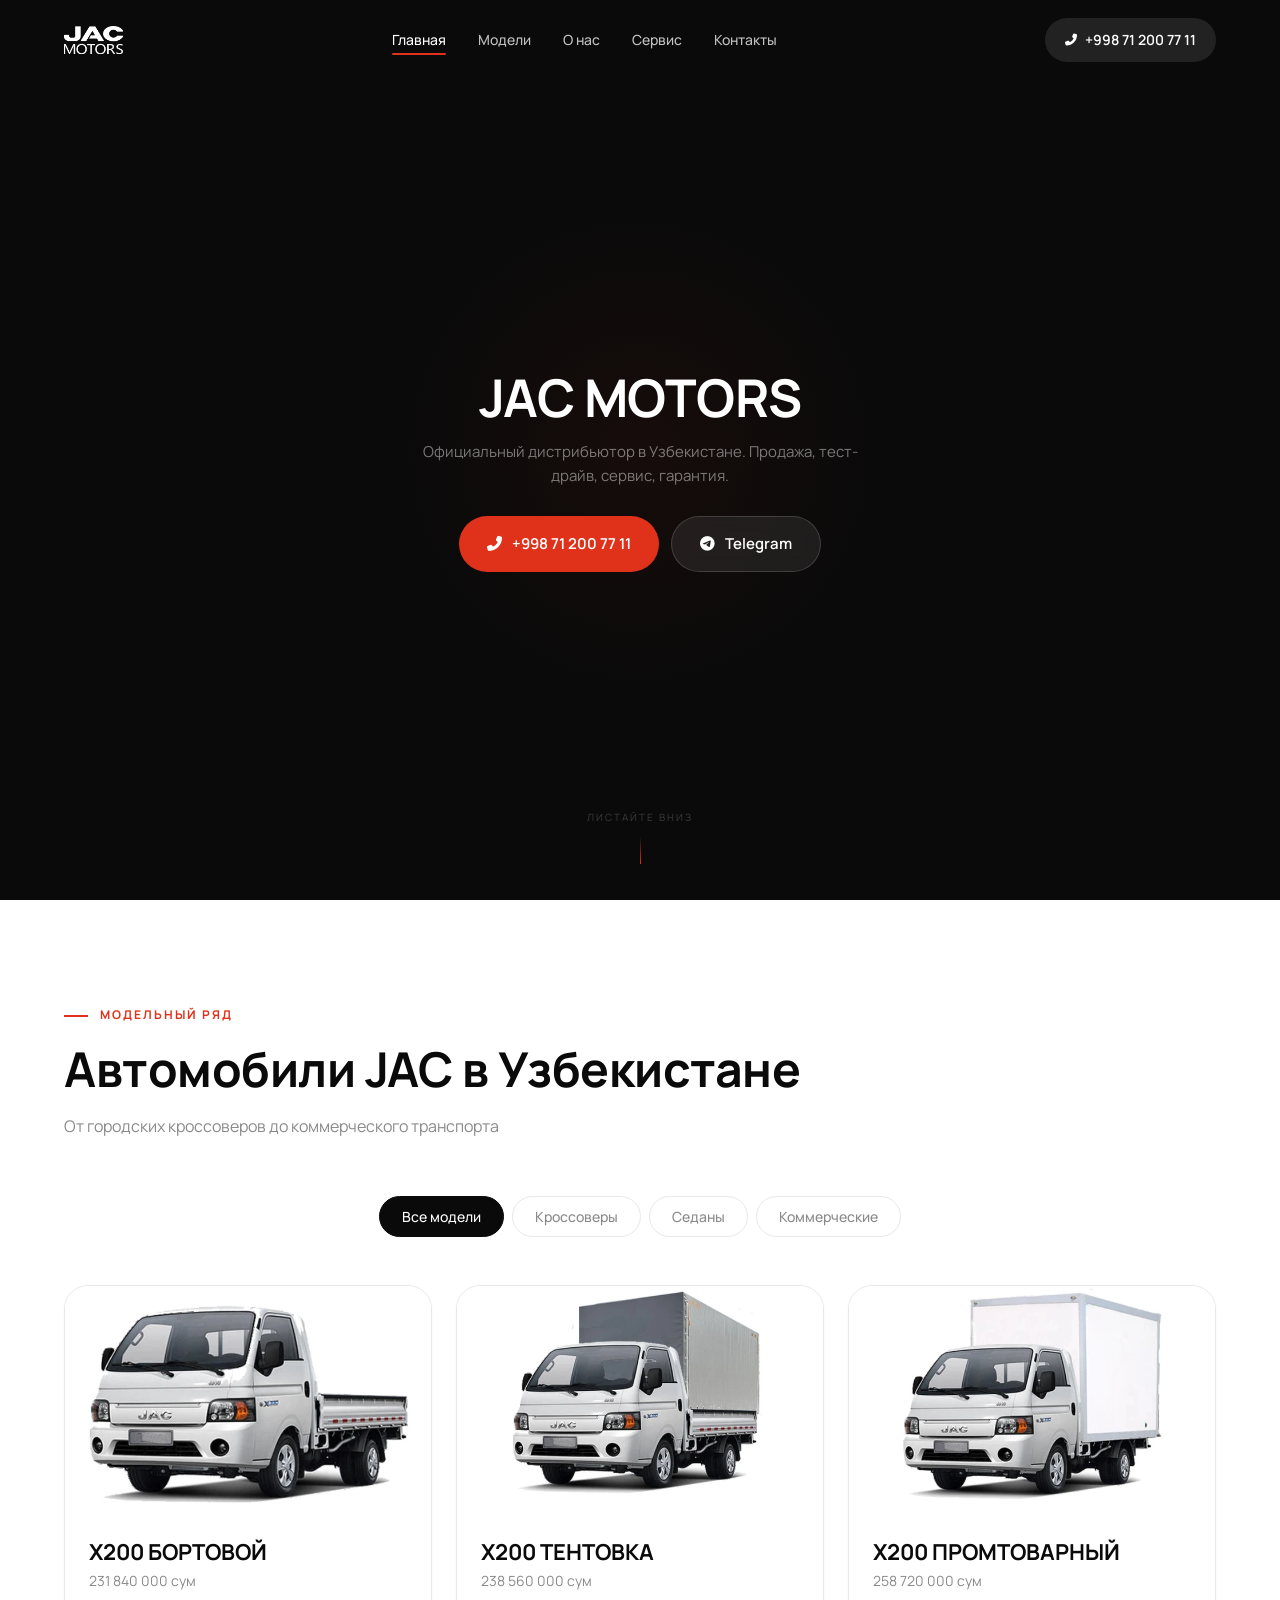
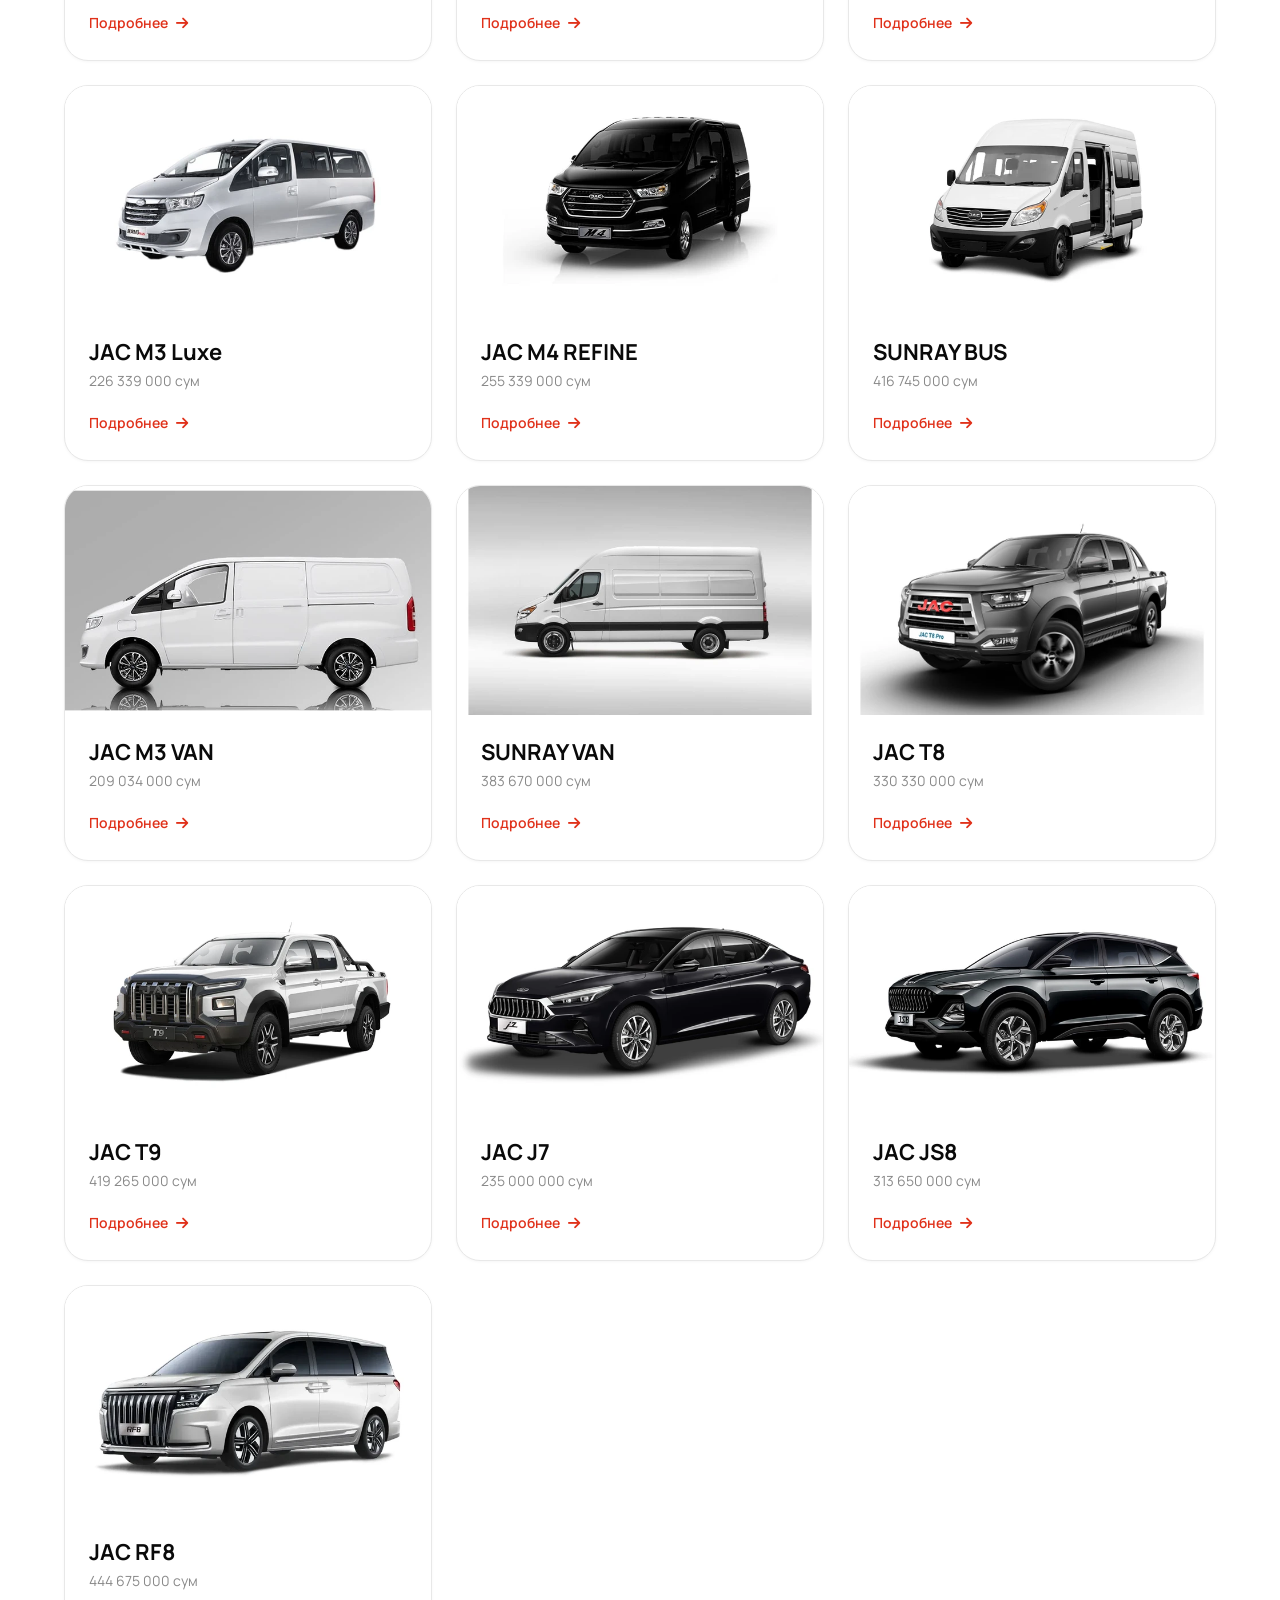
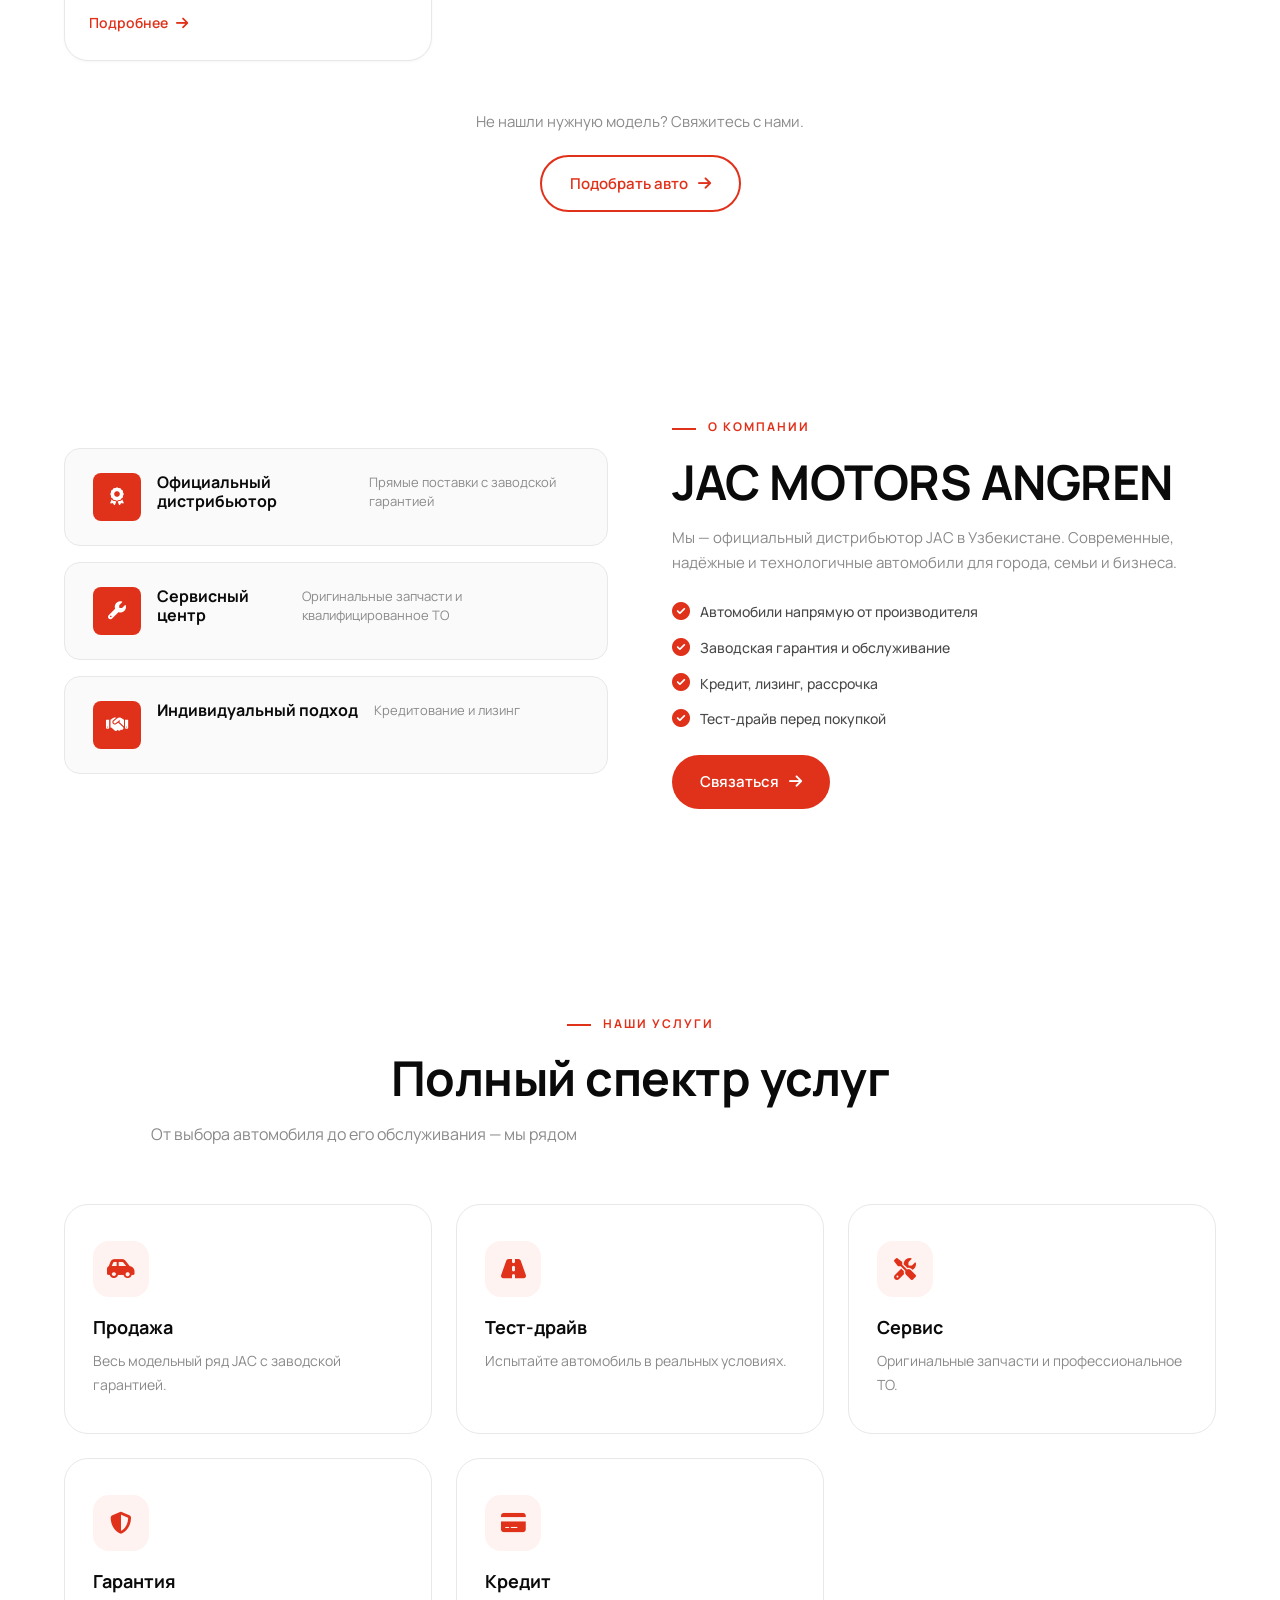
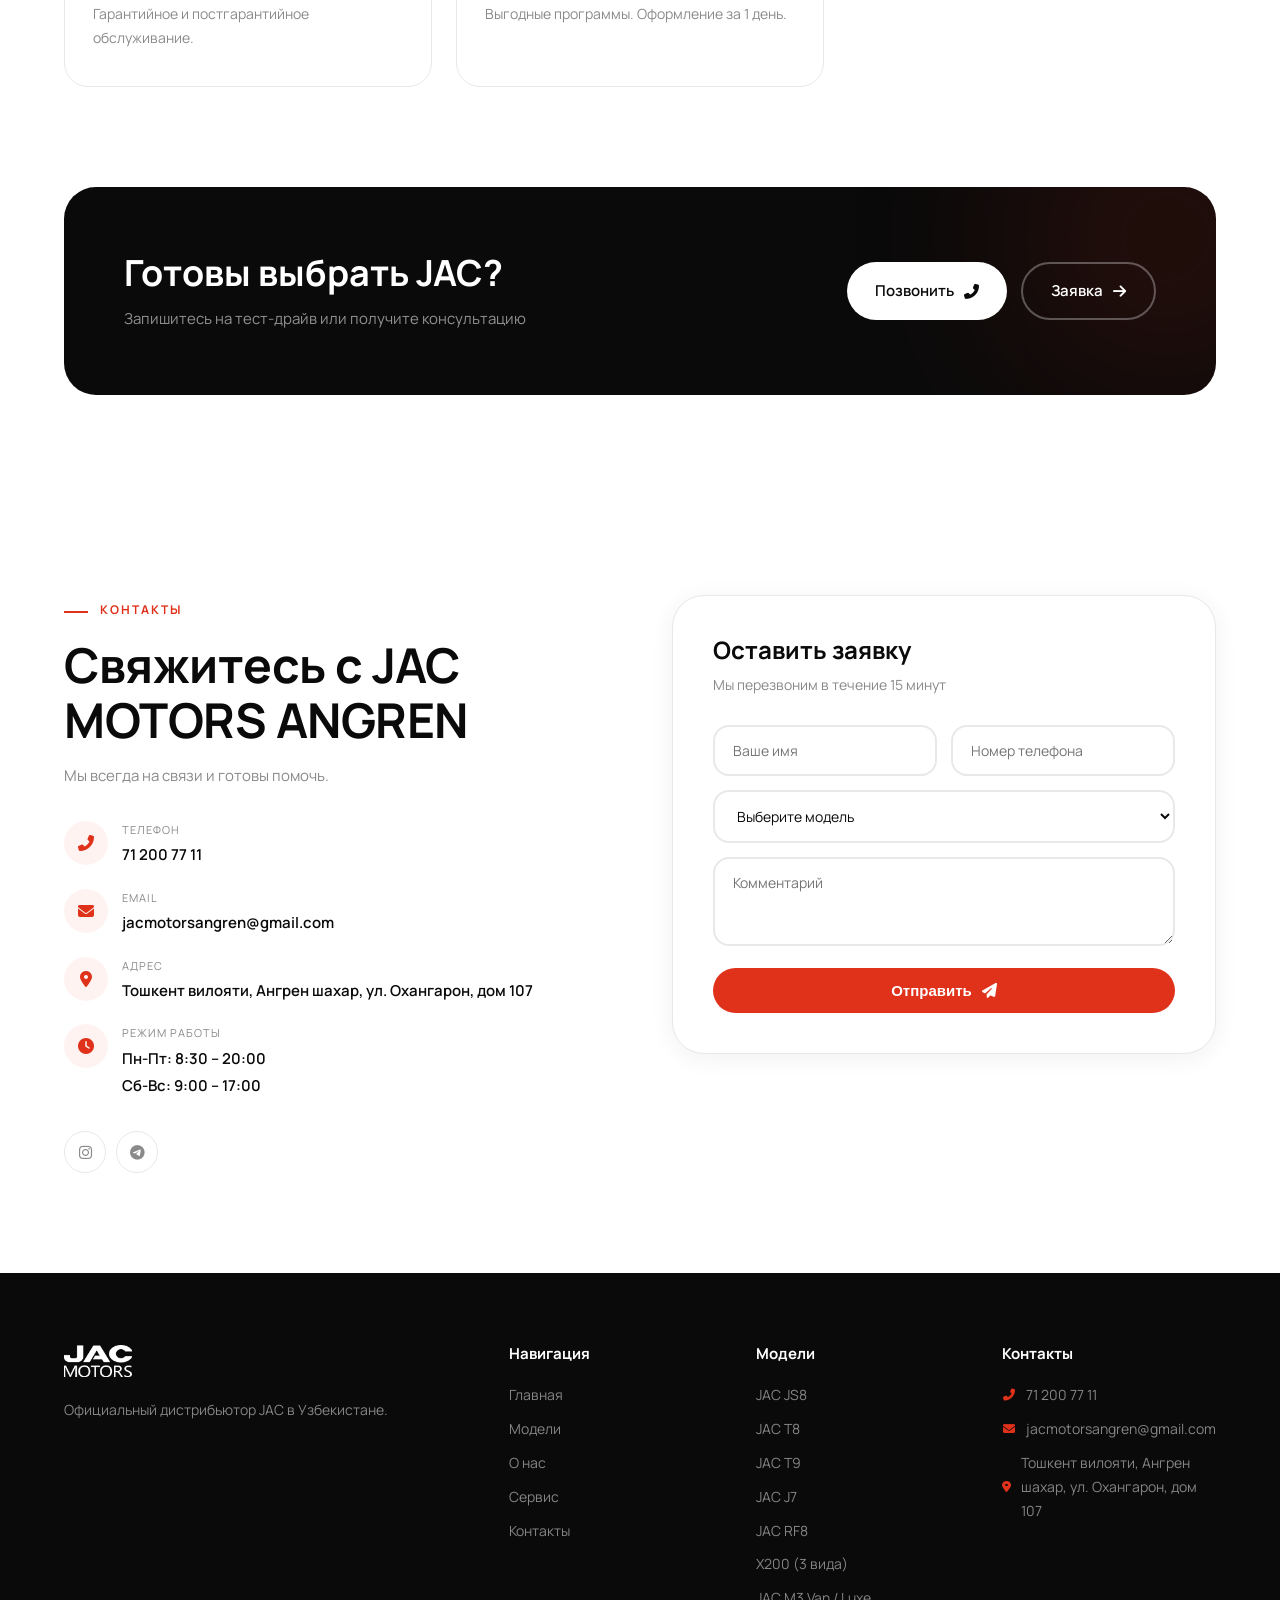
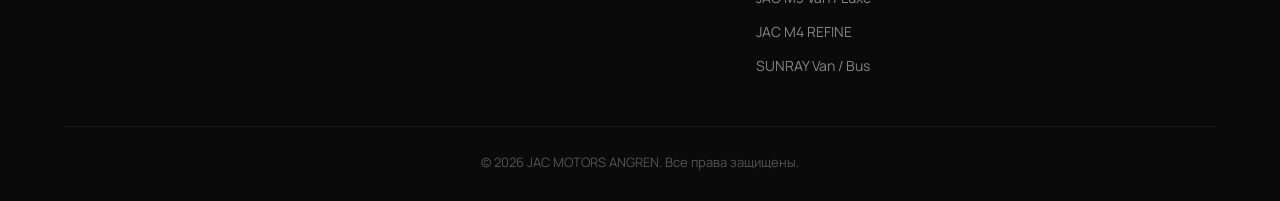
==== commit d5c6168f: "Update address in contact section and footer" ====
--- a/index.html
+++ b/index.html
@@ -1,4 +1,4 @@
-<!DOCTYPE html>
+﻿<!DOCTYPE html>
 <html lang="ru">
 <head>
     <meta charset="UTF-8">
@@ -68,7 +68,7 @@
 <section class="contact" id="contact"><div class="container"><div class="contact-grid"><div class="contact-info reveal-left"><span class="section-tag">Контакты</span><h2 class="section-title">Свяжитесь с JAC MOTORS ANGREN</h2><p>Мы всегда на связи и готовы помочь.</p><div class="contact-items">
 <div class="contact-item"><div class="contact-icon"><i class="fas fa-phone-alt"></i></div><div><span class="contact-label">Телефон</span><a href="tel:+998712007711">71 200 77 11</a></div></div>
 <div class="contact-item"><div class="contact-icon"><i class="fas fa-envelope"></i></div><div><span class="contact-label">Email</span><a href="mailto:jacmotorsangren@gmail.com">jacmotorsangren@gmail.com</a></div></div>
-<div class="contact-item"><div class="contact-icon"><i class="fas fa-map-marker-alt"></i></div><div><span class="contact-label">Адрес</span><span>г. Ангрен</span></div></div>
+<div class="contact-item"><div class="contact-icon"><i class="fas fa-map-marker-alt"></i></div><div><span class="contact-label">Адрес</span><span>Тошкент вилояти, Ангрен шахар, ул. Охангарон, дом 107</span></div></div>
 <div class="contact-item"><div class="contact-icon"><i class="fas fa-clock"></i></div><div><span class="contact-label">Режим работы</span><span>Пн-Пт: 8:30 – 20:00<br>Сб-Вс: 9:00 – 17:00</span></div></div></div>
 <div class="contact-socials"><a href="https://www.instagram.com/jacmotors_angren/" target="_blank" class="social-btn"><i class="fab fa-instagram"></i></a><a href="https://t.me/JacMotors_Angren" target="_blank" class="social-btn"><i class="fab fa-telegram-plane"></i></a></div></div>
 <form class="contact-form reveal-right" id="contactForm"><h3>Оставить заявку</h3><p>Мы перезвоним в течение 15 минут</p><div class="form-row"><div class="form-group"><input type="text" placeholder="Ваше имя" required></div><div class="form-group"><input type="tel" placeholder="Номер телефона" required></div></div>
@@ -79,6 +79,6 @@
 <div class="footer-col footer-brand"><img src="logo-nav.webp" alt="JAC" style="height:32px;margin-bottom:12px;filter:brightness(0)invert(1)"><p>Официальный дистрибьютор JAC в Узбекистане.</p></div>
 <div class="footer-col"><h4>Навигация</h4><ul><li><a href="#home">Главная</a></li><li><a href="#models">Модели</a></li><li><a href="#about">О нас</a></li><li><a href="#services">Сервис</a></li><li><a href="#contact">Контакты</a></li></ul></div>
 <div class="footer-col"><h4>Модели</h4><ul><li>JAC JS8</li><li>JAC T8</li><li>JAC T9</li><li>JAC J7</li><li>JAC RF8</li><li>X200 (3 вида)</li><li>JAC M3 Van / Luxe</li><li>JAC M4 REFINE</li><li>SUNRAY Van / Bus</li></ul></div>
-<div class="footer-col"><h4>Контакты</h4><ul class="footer-contacts"><li><i class="fas fa-phone-alt"></i> 71 200 77 11</li><li><i class="fas fa-envelope"></i> jacmotorsangren@gmail.com</li><li><i class="fas fa-map-marker-alt"></i> г. Ангрен</li></ul></div></div>
+<div class="footer-col"><h4>Контакты</h4><ul class="footer-contacts"><li><i class="fas fa-phone-alt"></i> 71 200 77 11</li><li><i class="fas fa-envelope"></i> jacmotorsangren@gmail.com</li><li><i class="fas fa-map-marker-alt"></i> Тошкент вилояти, Ангрен шахар, ул. Охангарон, дом 107</li></ul></div></div>
 <div class="footer-bottom"><p>&copy; 2026 JAC MOTORS ANGREN. Все права защищены.</p></div></div></footer>
 <script src="js/main.js"></script></body></html>
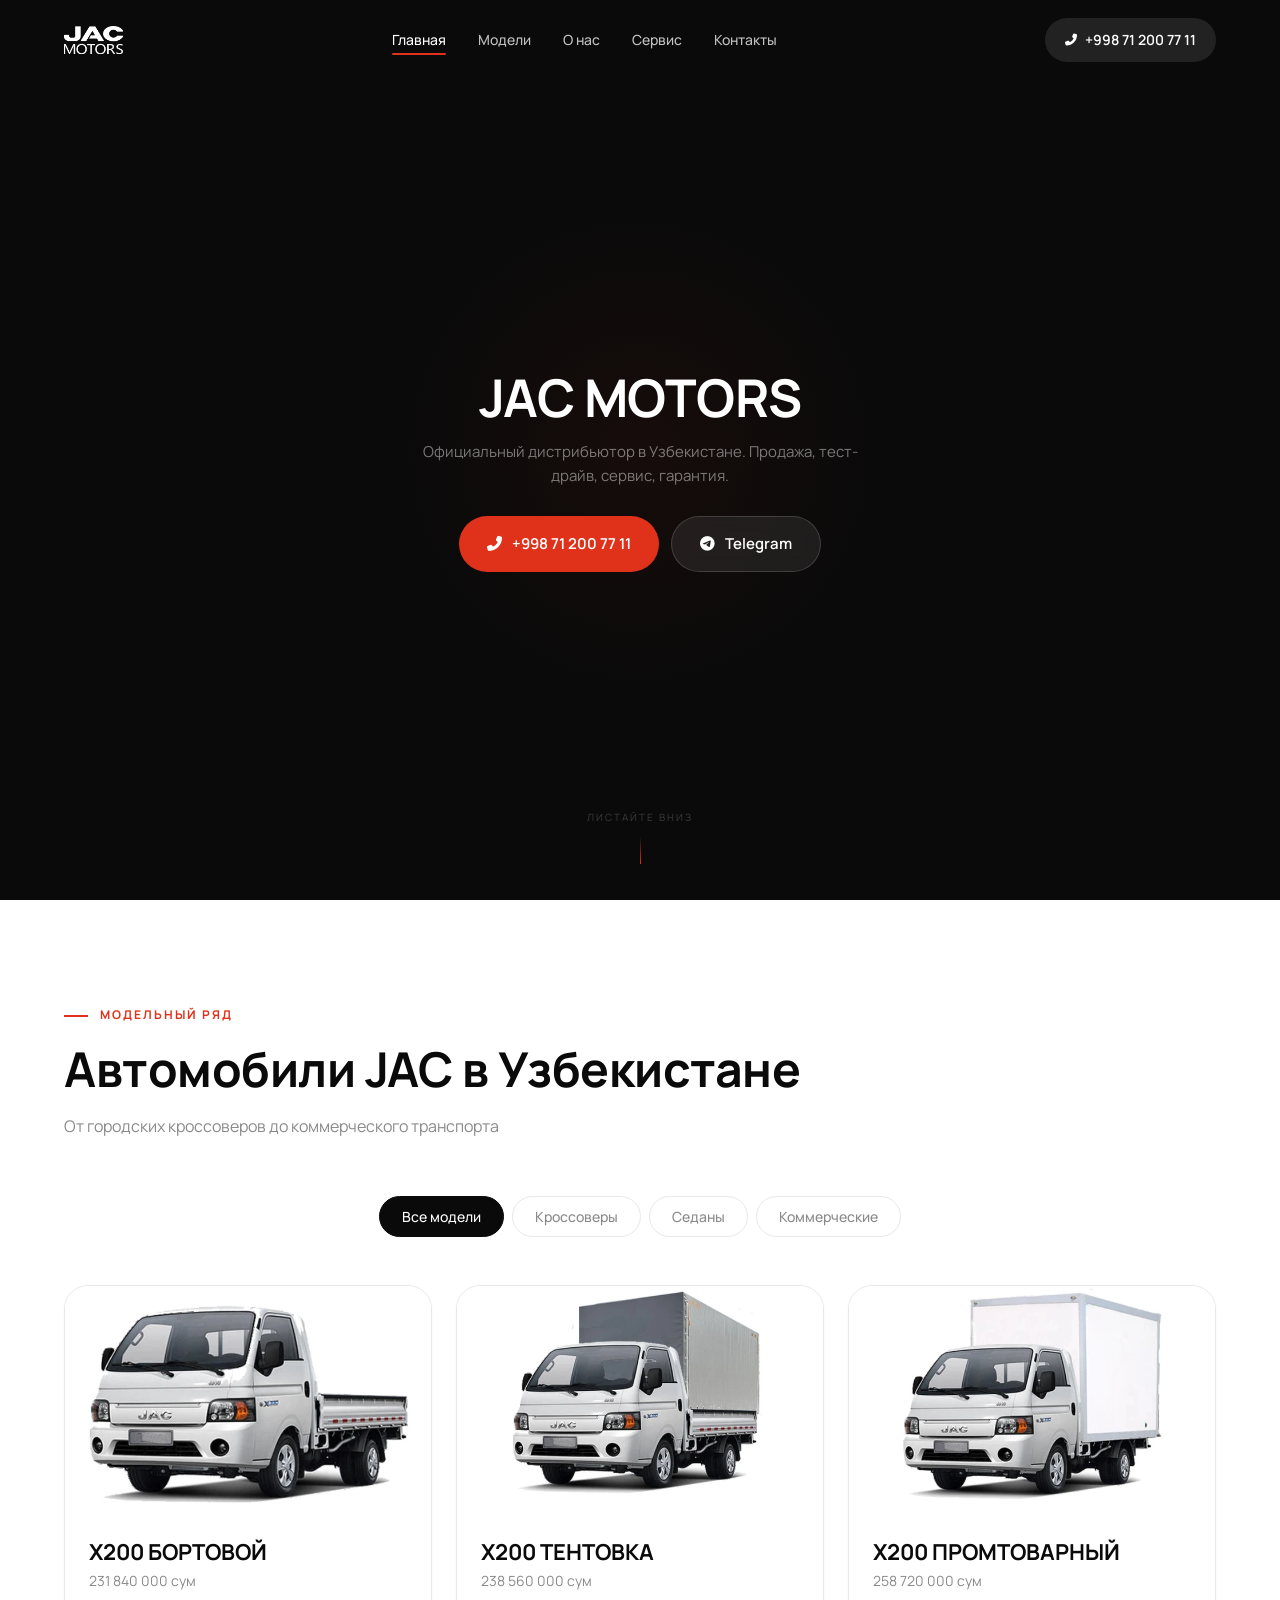
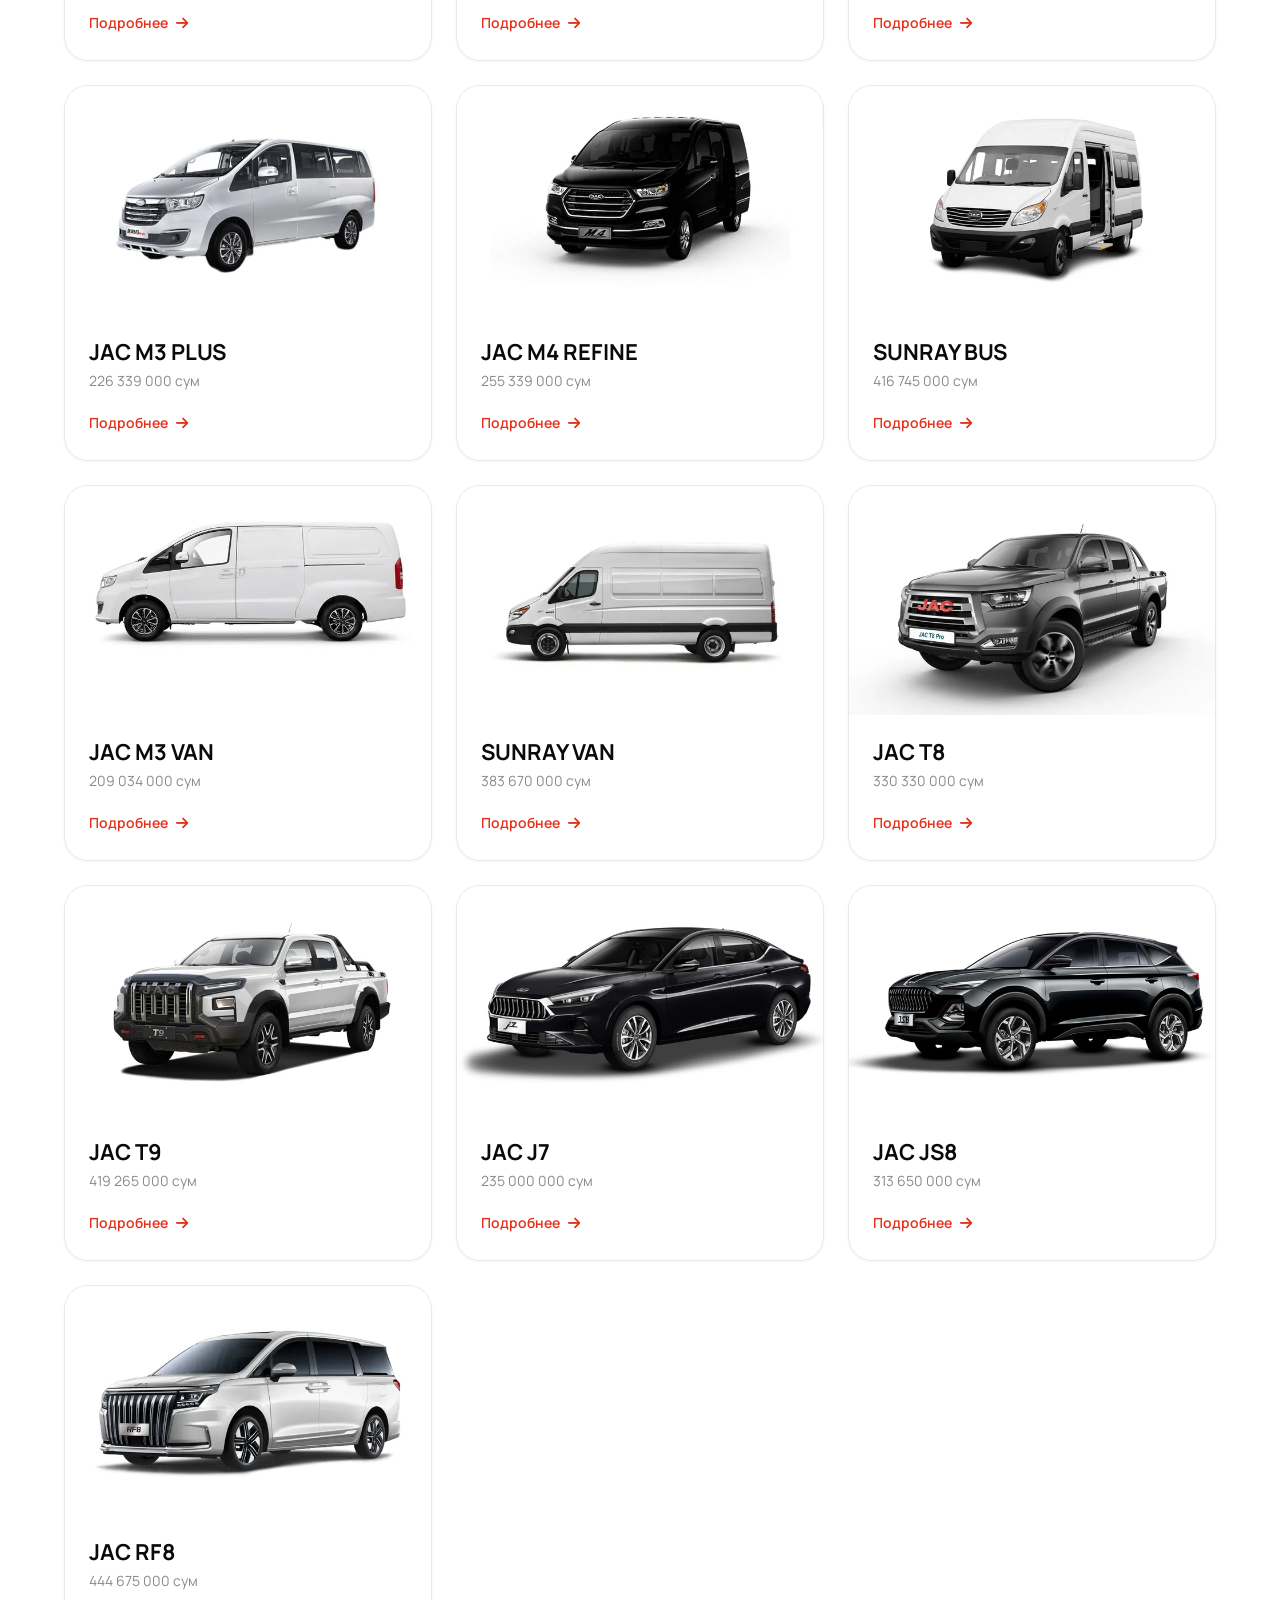
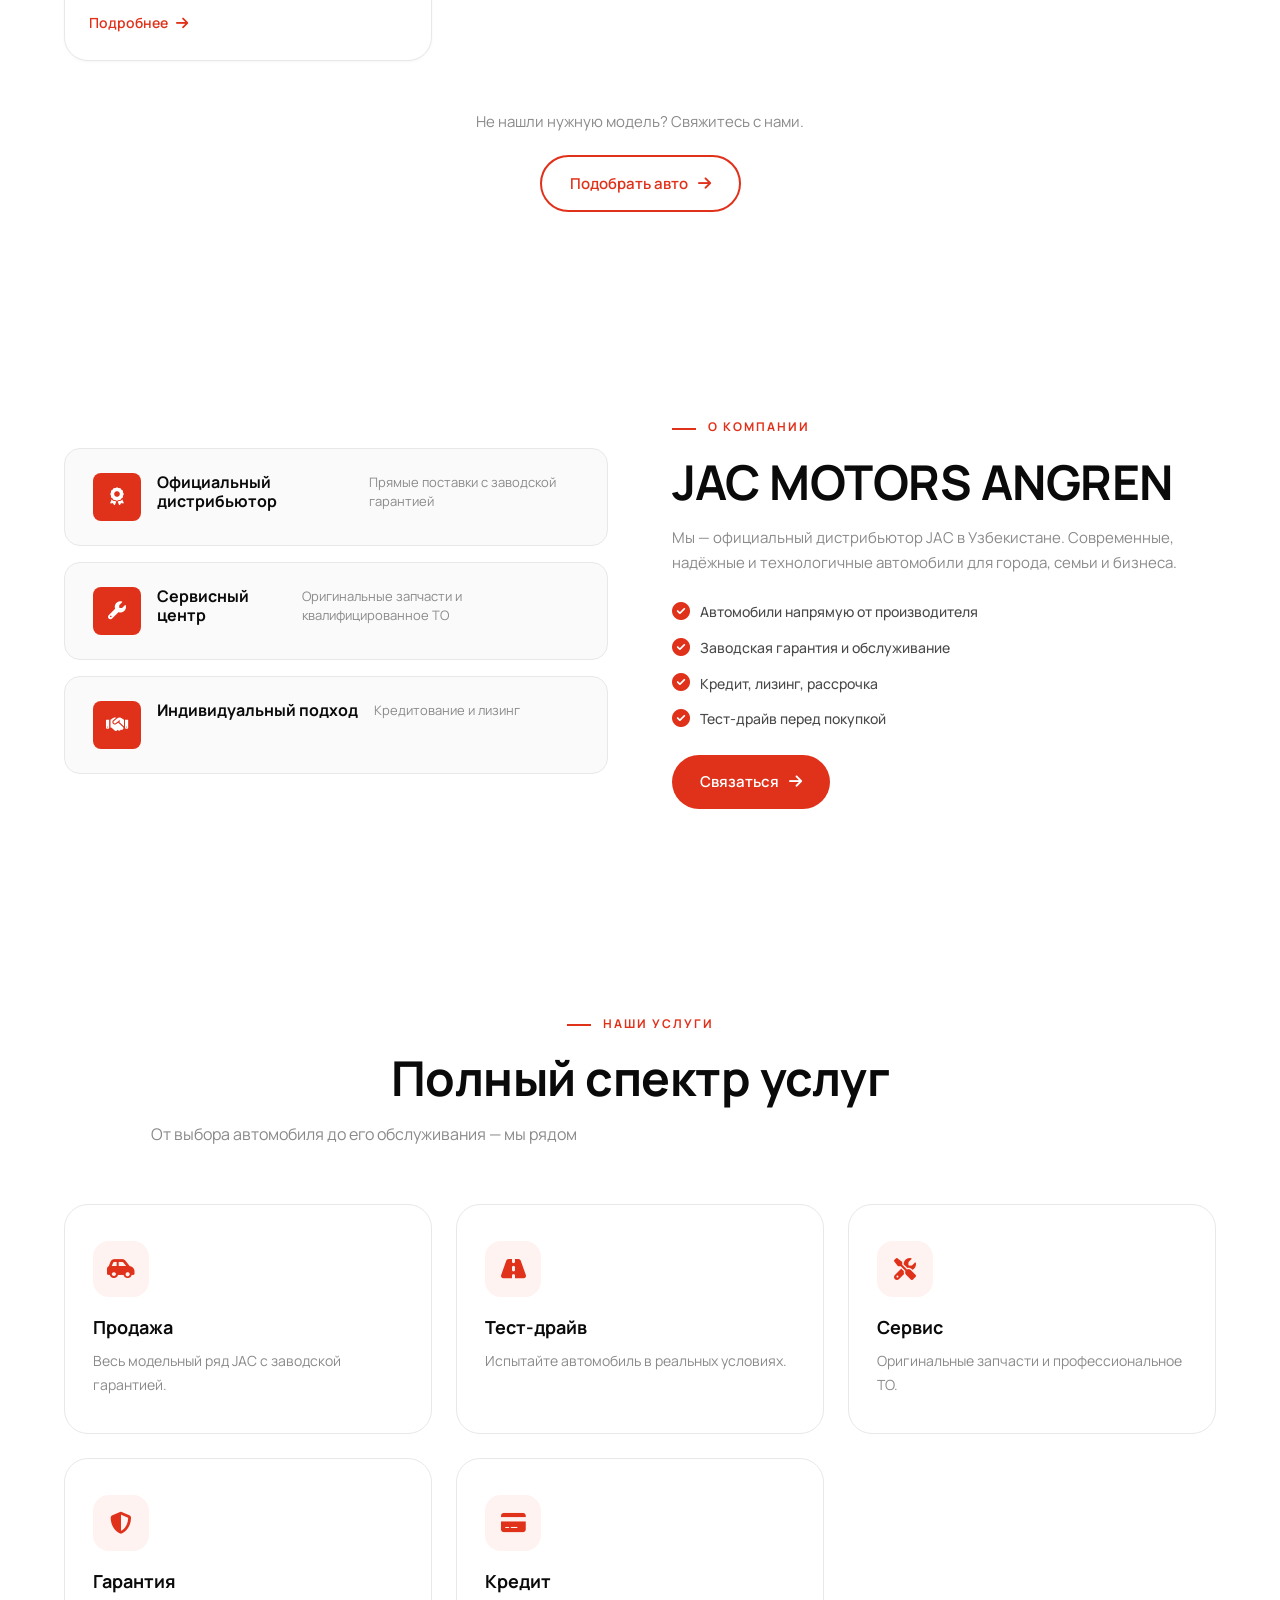
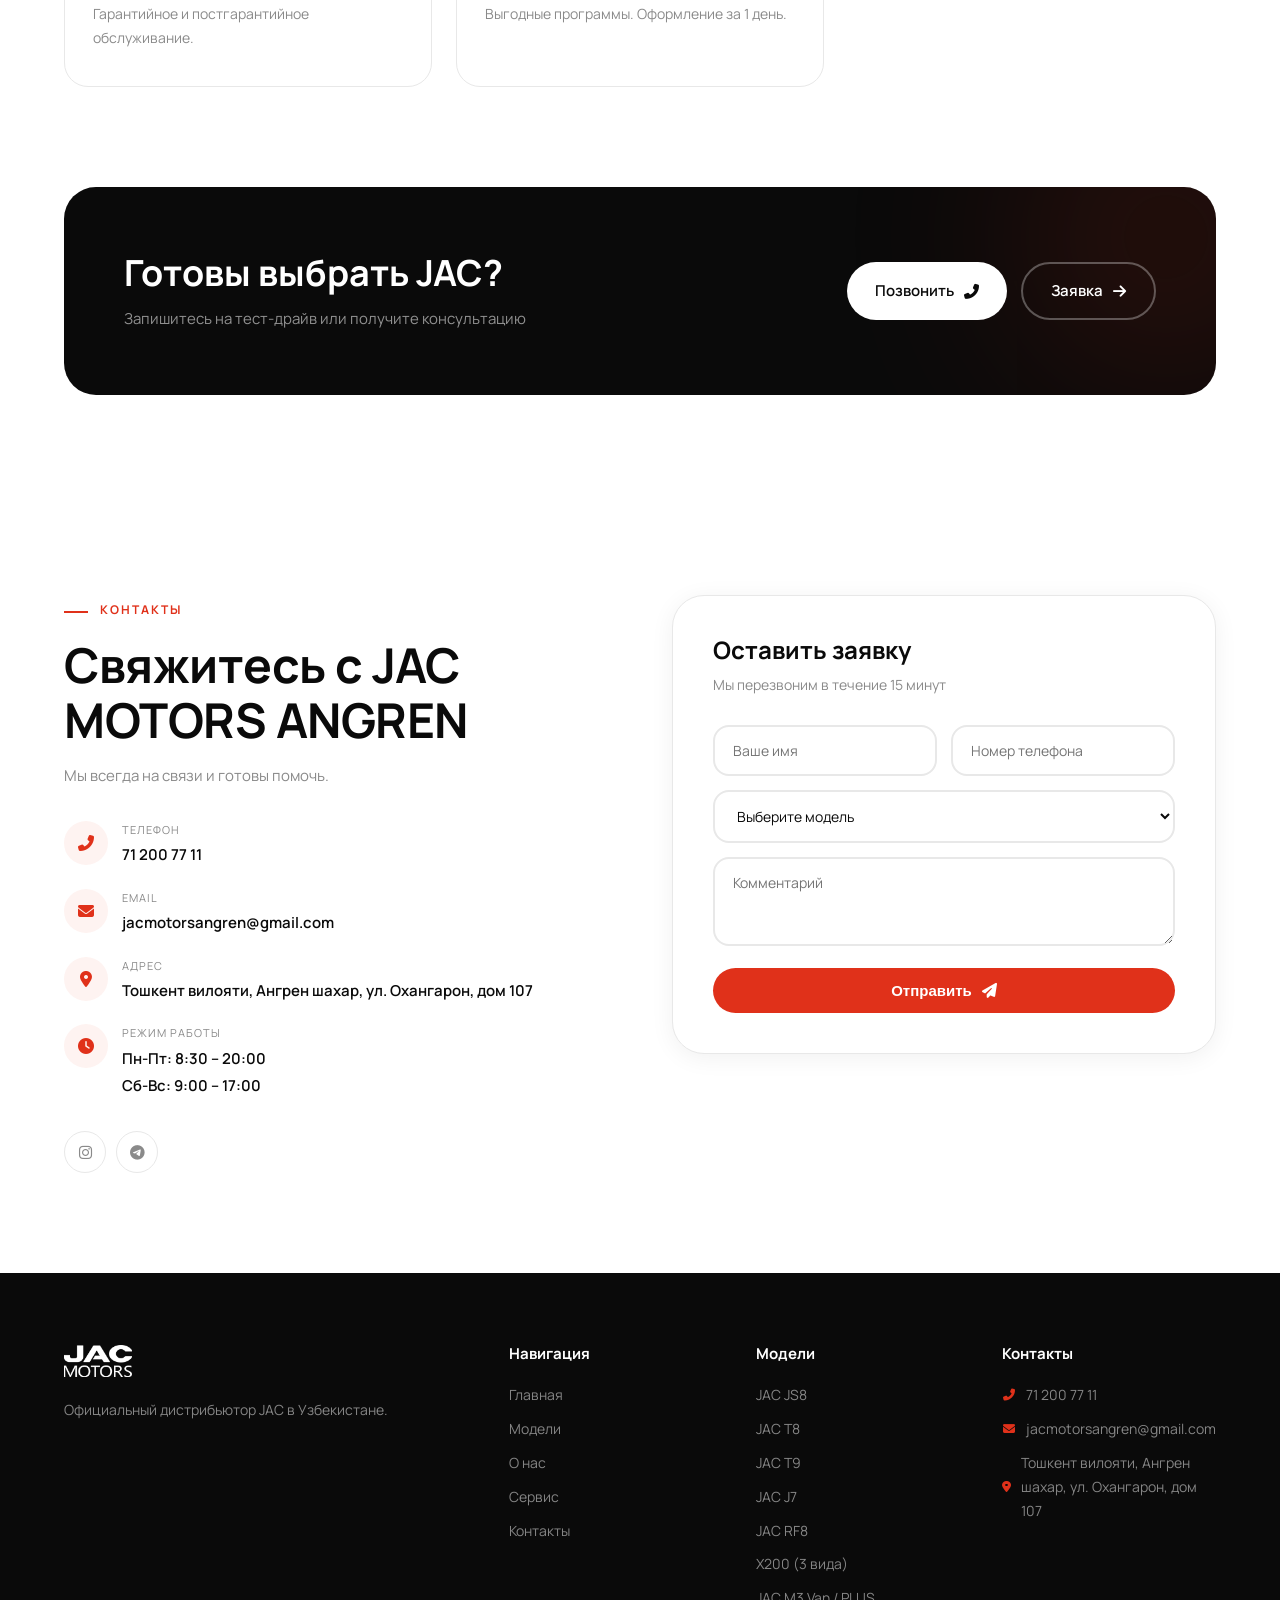
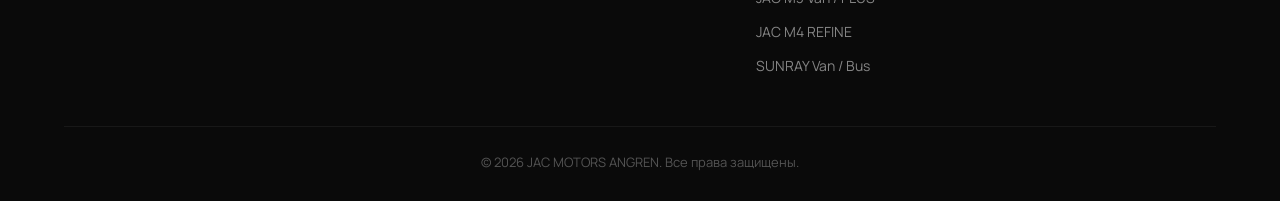
==== commit d4cb221c: "Update T8 and M4 REFINE images; rename JAC M3 Luxe to M3 PLUS" ====
--- a/index.html
+++ b/index.html
@@ -1,4 +1,4 @@
-﻿<!DOCTYPE html>
+<!DOCTYPE html>
 <html lang="ru">
 <head>
     <meta charset="UTF-8">
@@ -39,7 +39,7 @@
 <div class="model-card" data-cat="commercial"><div class="model-img"><img src="images/cars/x200b-card.webp" alt="JAC X200 Бортовой" loading="lazy"></div><div class="model-info"><h3>X200 БОРТОВОЙ</h3><p>231 840 000 сум</p><a href="car.html?model=x200b" class="model-link">Подробнее <i class="fas fa-arrow-right"></i></a></div></div>
 <div class="model-card" data-cat="commercial"><div class="model-img"><img src="images/cars/x200t-card.webp" alt="JAC X200 Тентовка" loading="lazy"></div><div class="model-info"><h3>X200 ТЕНТОВКА</h3><p>238 560 000 сум</p><a href="car.html?model=x200t" class="model-link">Подробнее <i class="fas fa-arrow-right"></i></a></div></div>
 <div class="model-card" data-cat="commercial"><div class="model-img"><img src="images/cars/x200p-card.webp" alt="JAC X200 Промтоварный" loading="lazy"></div><div class="model-info"><h3>X200 ПРОМТОВАРНЫЙ</h3><p>258 720 000 сум</p><a href="car.html?model=x200p" class="model-link">Подробнее <i class="fas fa-arrow-right"></i></a></div></div>
-<div class="model-card" data-cat="commercial"><div class="model-img"><img src="images/cars/m3l-card.webp" alt="JAC M3 Luxe" loading="lazy"></div><div class="model-info"><h3>JAC M3 Luxe</h3><p>226 339 000 сум</p><a href="car.html?model=m3l" class="model-link">Подробнее <i class="fas fa-arrow-right"></i></a></div></div>
+<div class="model-card" data-cat="commercial"><div class="model-img"><img src="images/cars/m3l-card.webp" alt="JAC M3 PLUS" loading="lazy"></div><div class="model-info"><h3>JAC M3 PLUS</h3><p>226 339 000 сум</p><a href="car.html?model=m3l" class="model-link">Подробнее <i class="fas fa-arrow-right"></i></a></div></div>
 <div class="model-card" data-cat="commercial"><div class="model-img"><img src="images/cars/m4-card.webp" alt="JAC M4 REFINE" loading="lazy"></div><div class="model-info"><h3>JAC M4 REFINE</h3><p>255 339 000 сум</p><a href="car.html?model=m4" class="model-link">Подробнее <i class="fas fa-arrow-right"></i></a></div></div>
 <div class="model-card" data-cat="commercial"><div class="model-img"><img src="images/cars/sunrayb-card.webp" alt="JAC SUNRAY Bus" loading="lazy"></div><div class="model-info"><h3>SUNRAY BUS</h3><p>416 745 000 сум</p><a href="car.html?model=sunrayb" class="model-link">Подробнее <i class="fas fa-arrow-right"></i></a></div></div>
 <div class="model-card" data-cat="commercial"><div class="model-img"><img src="images/cars/m3-card.webp" alt="JAC M3 Van" loading="lazy"></div><div class="model-info"><h3>JAC M3 VAN</h3><p>209 034 000 сум</p><a href="car.html?model=m3" class="model-link">Подробнее <i class="fas fa-arrow-right"></i></a></div></div>
@@ -72,13 +72,13 @@
 <div class="contact-item"><div class="contact-icon"><i class="fas fa-clock"></i></div><div><span class="contact-label">Режим работы</span><span>Пн-Пт: 8:30 – 20:00<br>Сб-Вс: 9:00 – 17:00</span></div></div></div>
 <div class="contact-socials"><a href="https://www.instagram.com/jacmotors_angren/" target="_blank" class="social-btn"><i class="fab fa-instagram"></i></a><a href="https://t.me/JacMotors_Angren" target="_blank" class="social-btn"><i class="fab fa-telegram-plane"></i></a></div></div>
 <form class="contact-form reveal-right" id="contactForm"><h3>Оставить заявку</h3><p>Мы перезвоним в течение 15 минут</p><div class="form-row"><div class="form-group"><input type="text" placeholder="Ваше имя" required></div><div class="form-group"><input type="tel" placeholder="Номер телефона" required></div></div>
-<div class="form-group"><select><option value="">Выберите модель</option><option>JAC JS8</option><option>JAC T8</option><option>JAC T9</option><option>JAC J7</option><option>JAC RF8</option><option>X200 Бортовой</option><option>X200 Тентовка</option><option>X200 Промтоварный</option><option>JAC M3 Van</option><option>JAC M3 Luxe</option><option>JAC M4 REFINE</option><option>SUNRAY Van</option><option>SUNRAY Bus</option></select></div>
+<div class="form-group"><select><option value="">Выберите модель</option><option>JAC JS8</option><option>JAC T8</option><option>JAC T9</option><option>JAC J7</option><option>JAC RF8</option><option>X200 Бортовой</option><option>X200 Тентовка</option><option>X200 Промтоварный</option><option>JAC M3 Van</option><option>JAC M3 PLUS</option><option>JAC M4 REFINE</option><option>SUNRAY Van</option><option>SUNRAY Bus</option></select></div>
 <div class="form-group"><textarea placeholder="Комментарий" rows="3"></textarea></div><button type="submit" class="btn btn-primary btn-block">Отправить <i class="fas fa-paper-plane"></i></button></form></div></div></section>
 
 <footer class="footer"><div class="container"><div class="footer-grid">
 <div class="footer-col footer-brand"><img src="logo-nav.webp" alt="JAC" style="height:32px;margin-bottom:12px;filter:brightness(0)invert(1)"><p>Официальный дистрибьютор JAC в Узбекистане.</p></div>
 <div class="footer-col"><h4>Навигация</h4><ul><li><a href="#home">Главная</a></li><li><a href="#models">Модели</a></li><li><a href="#about">О нас</a></li><li><a href="#services">Сервис</a></li><li><a href="#contact">Контакты</a></li></ul></div>
-<div class="footer-col"><h4>Модели</h4><ul><li>JAC JS8</li><li>JAC T8</li><li>JAC T9</li><li>JAC J7</li><li>JAC RF8</li><li>X200 (3 вида)</li><li>JAC M3 Van / Luxe</li><li>JAC M4 REFINE</li><li>SUNRAY Van / Bus</li></ul></div>
+<div class="footer-col"><h4>Модели</h4><ul><li>JAC JS8</li><li>JAC T8</li><li>JAC T9</li><li>JAC J7</li><li>JAC RF8</li><li>X200 (3 вида)</li><li>JAC M3 Van / PLUS</li><li>JAC M4 REFINE</li><li>SUNRAY Van / Bus</li></ul></div>
 <div class="footer-col"><h4>Контакты</h4><ul class="footer-contacts"><li><i class="fas fa-phone-alt"></i> 71 200 77 11</li><li><i class="fas fa-envelope"></i> jacmotorsangren@gmail.com</li><li><i class="fas fa-map-marker-alt"></i> Тошкент вилояти, Ангрен шахар, ул. Охангарон, дом 107</li></ul></div></div>
 <div class="footer-bottom"><p>&copy; 2026 JAC MOTORS ANGREN. Все права защищены.</p></div></div></footer>
 <script src="js/main.js"></script></body></html>
--- a/css/style.css
+++ b/css/style.css
@@ -24,6 +24,8 @@
 }
 
 *,*::before,*::after{margin:0;padding:0;box-sizing:border-box}
+*{-webkit-tap-highlight-color:transparent}
+html{-webkit-text-size-adjust:100%}
 html{scroll-behavior:smooth;-webkit-font-smoothing:antialiased;overflow-x:hidden;width:100%}
 body{font-family:var(--font);font-size:16px;line-height:1.7;color:var(--gray-700);background:var(--white);overflow-x:hidden;width:100%;max-width:100vw;position:relative}
 img{max-width:100%}
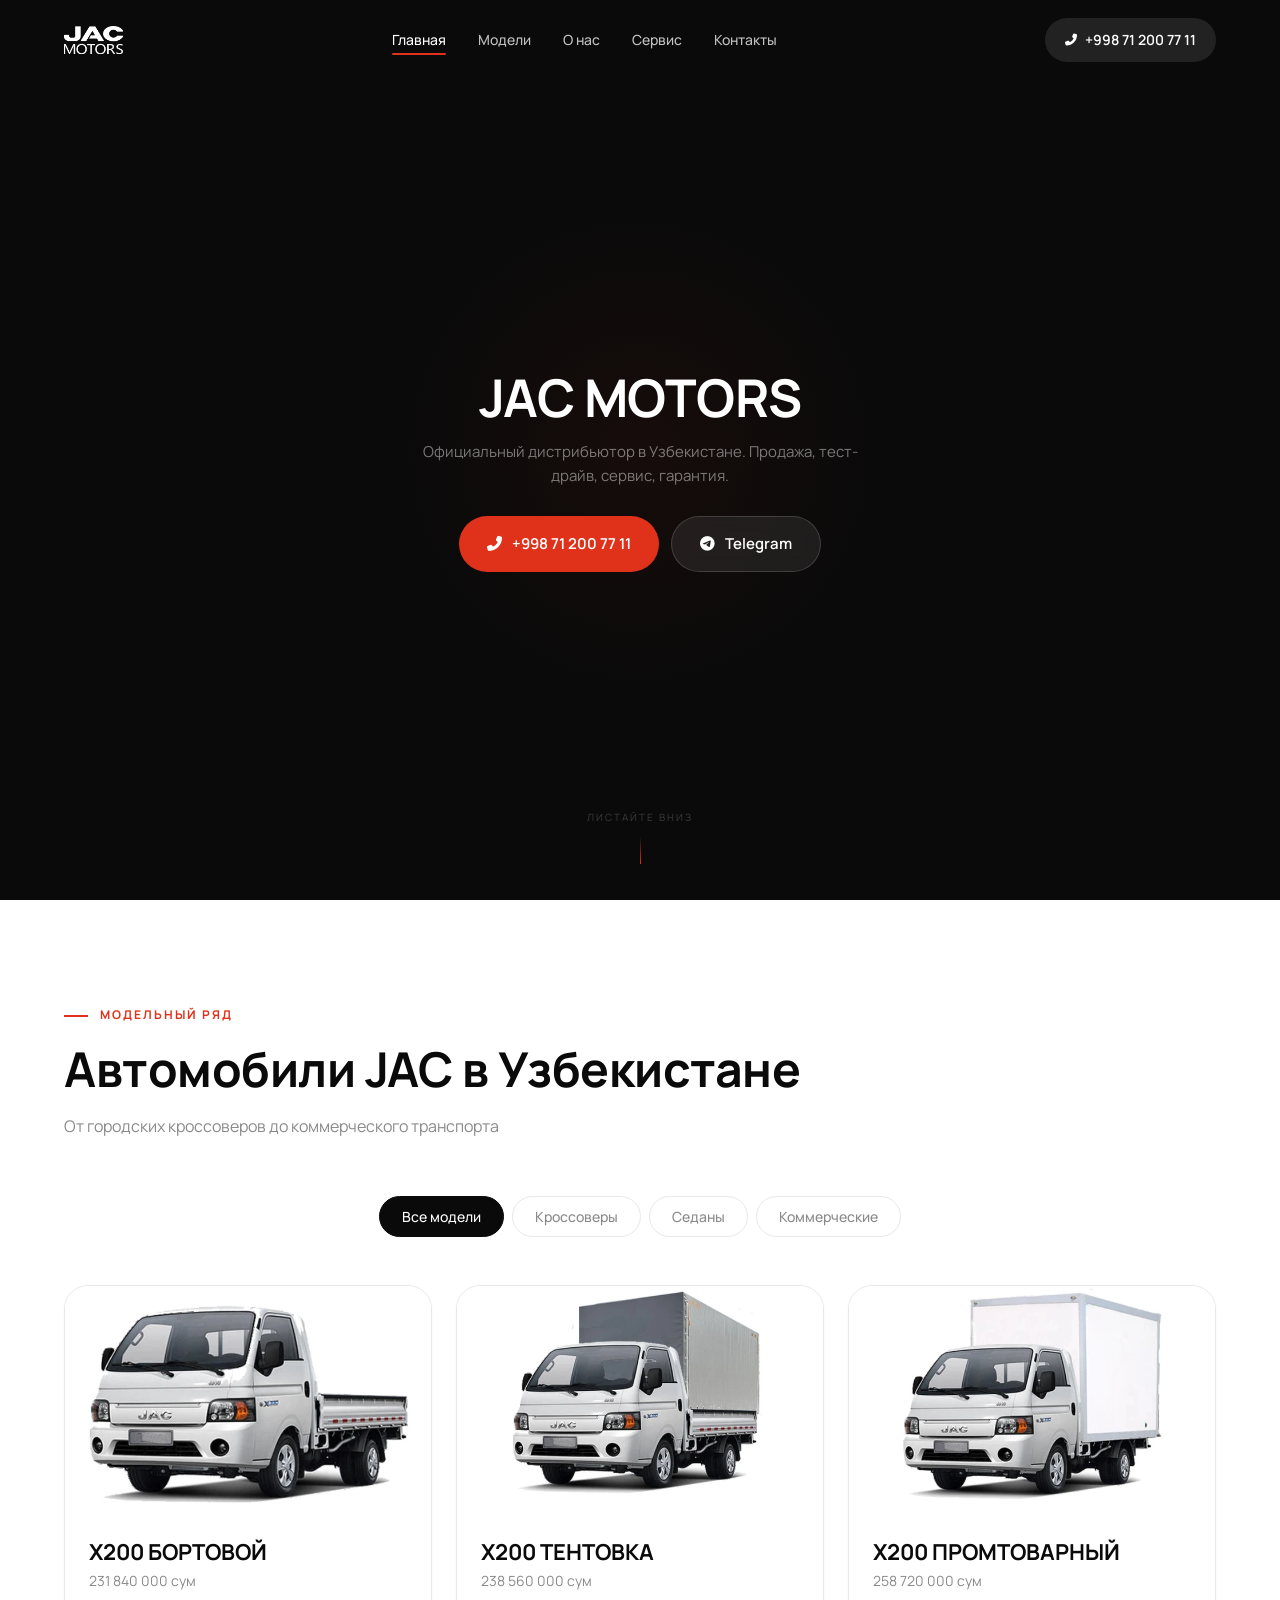
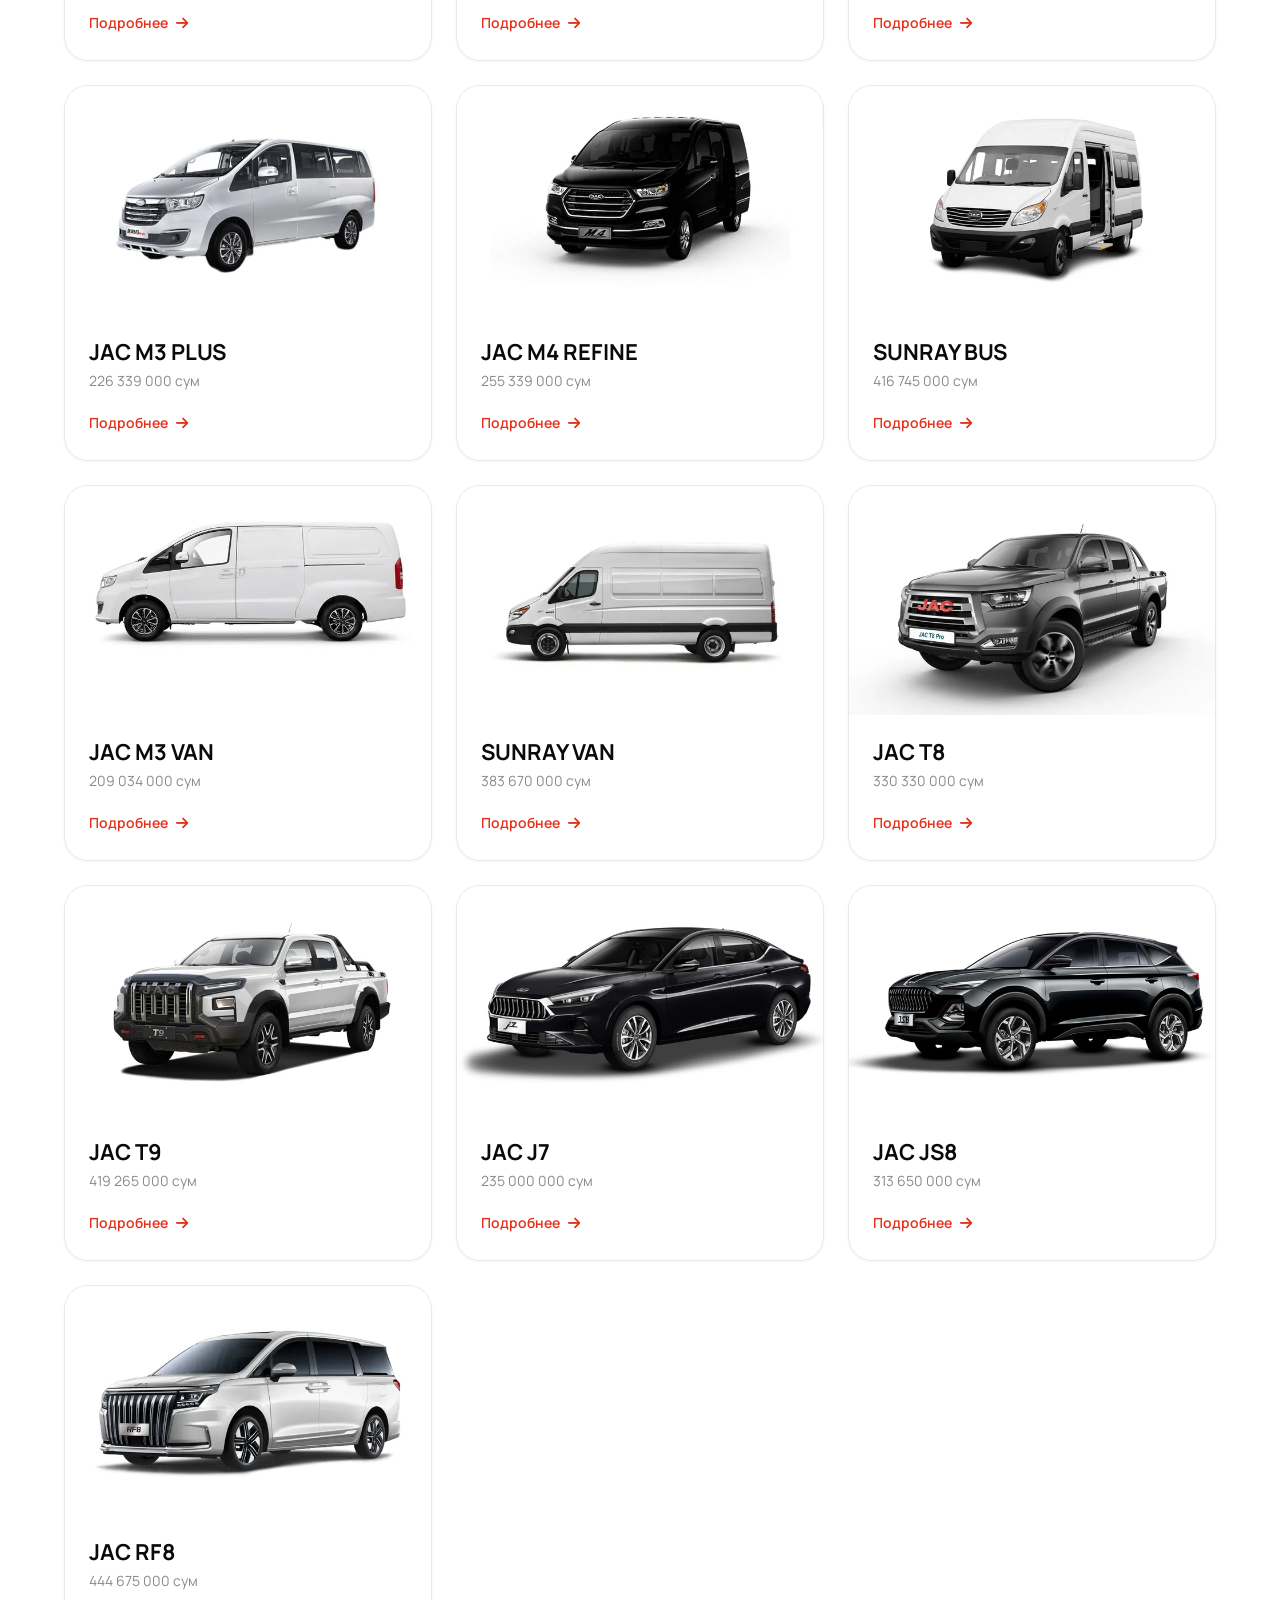
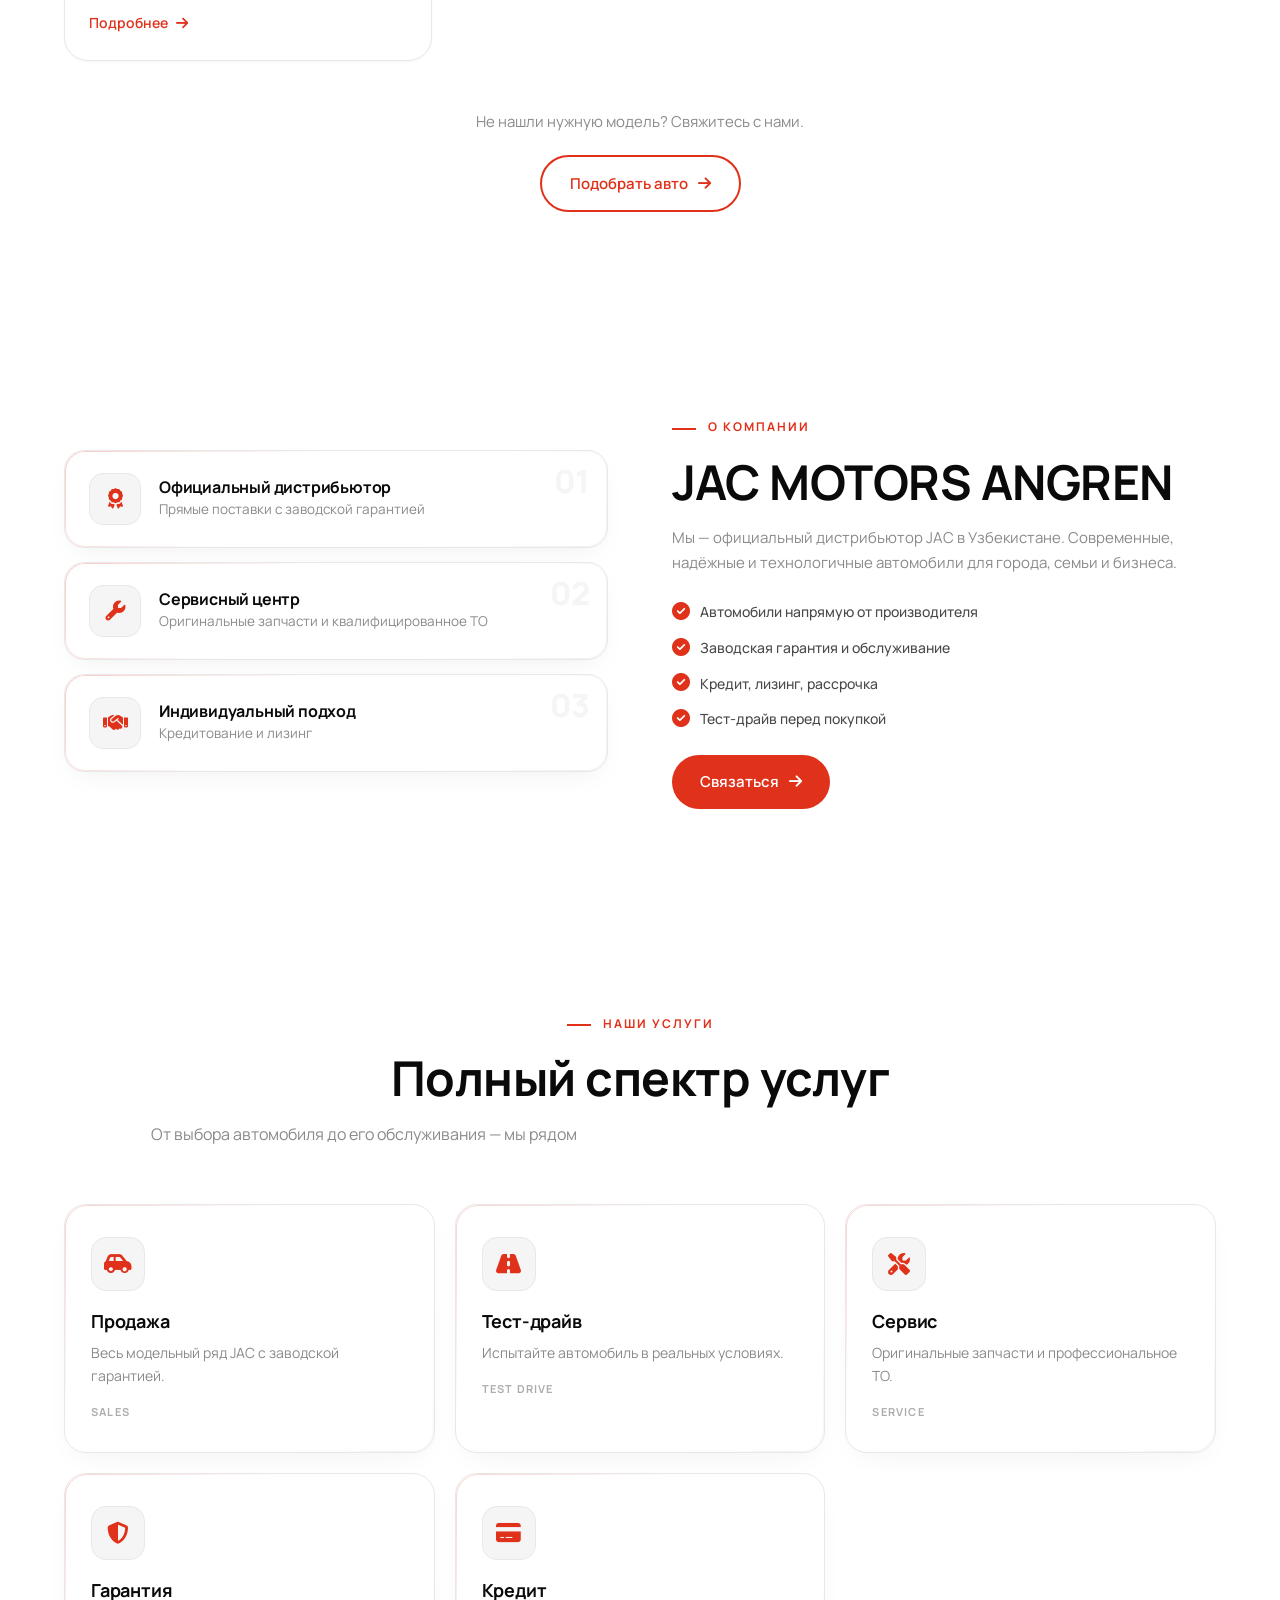
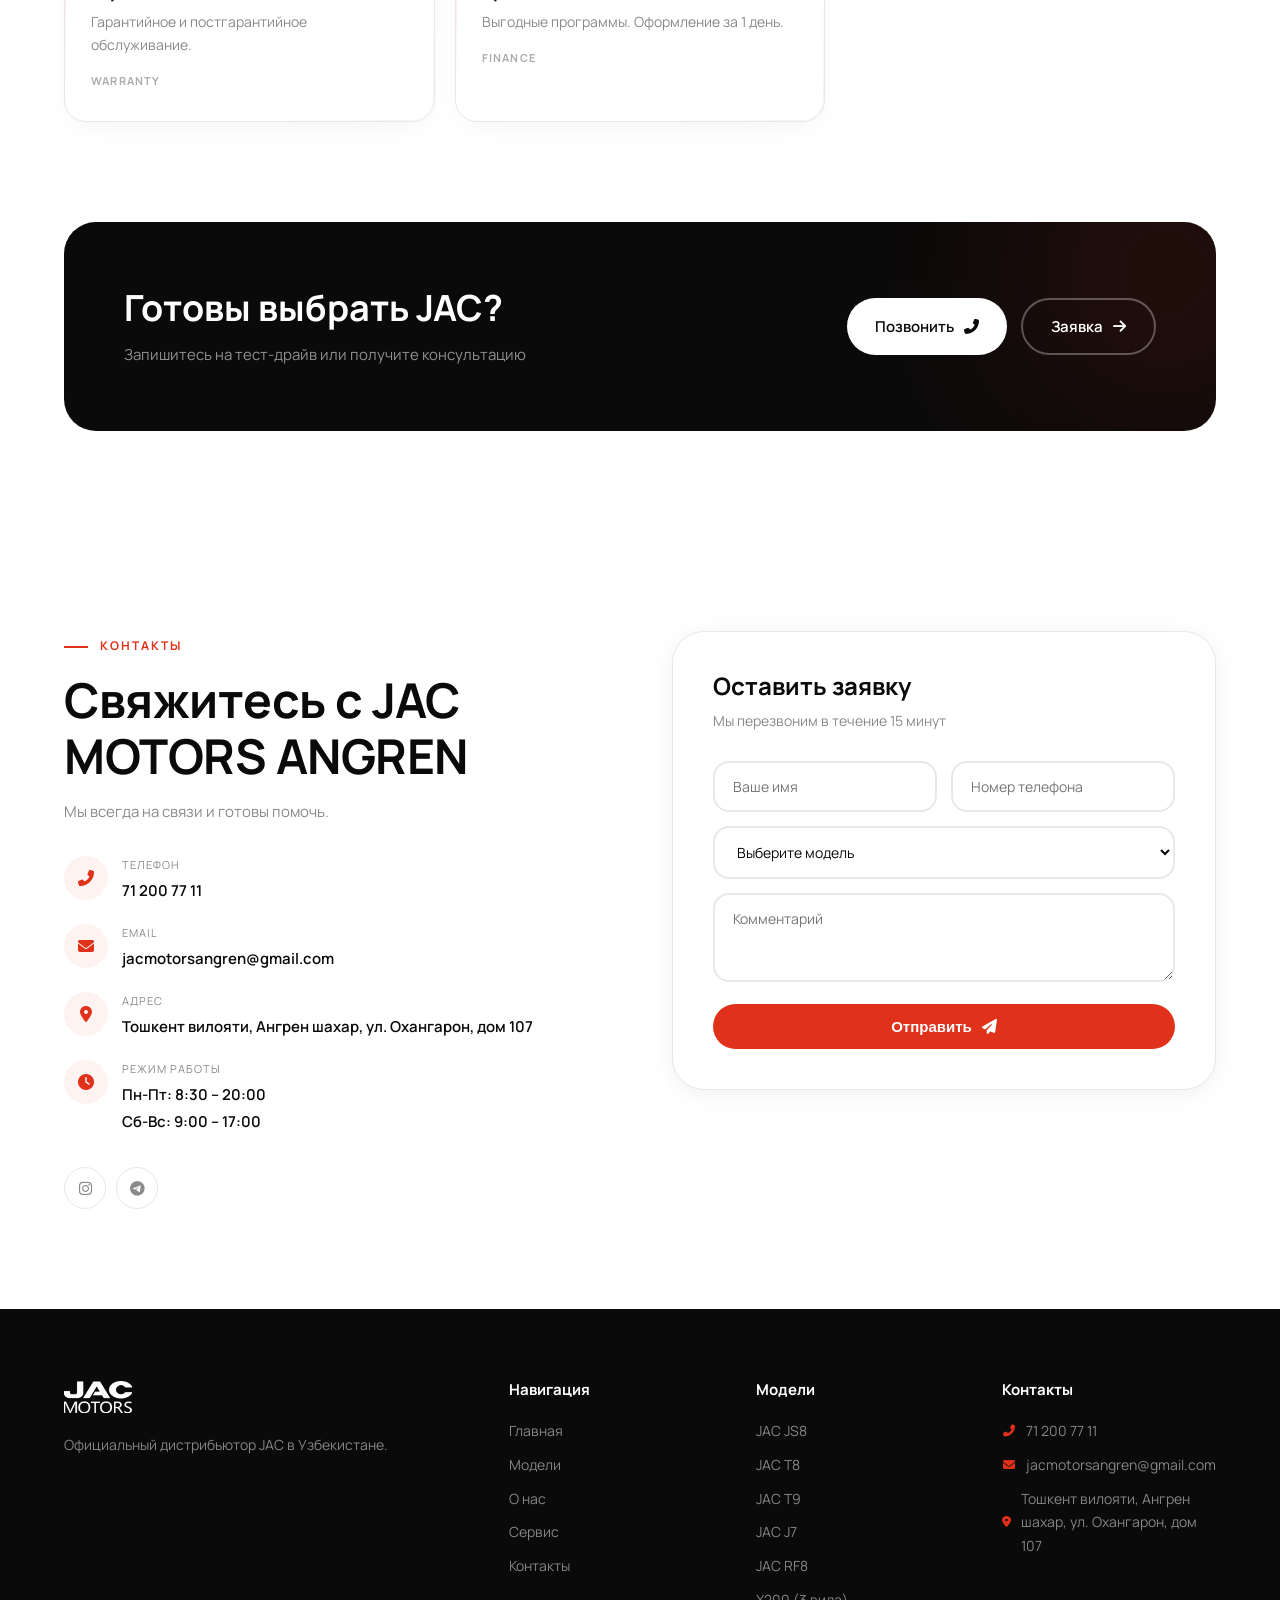
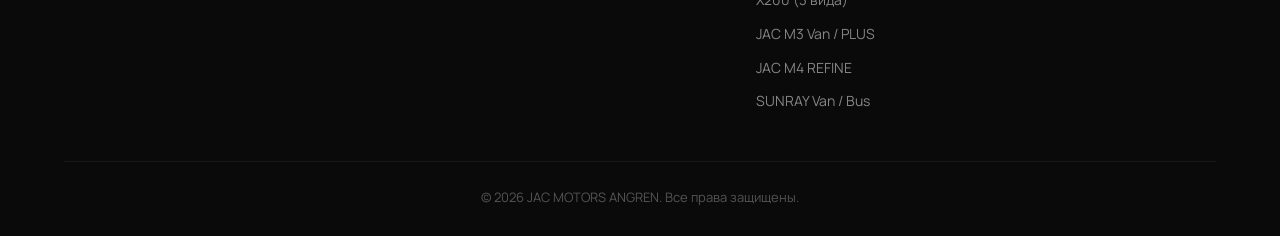
==== commit edfc48c0: "Modernize about and service cards with clean premium styling" ====
--- a/index.html
+++ b/index.html
@@ -52,15 +52,15 @@
 </div><button class="carousel-arrow carousel-next" id="carouselNext" aria-label="Следующий"><i class="fas fa-chevron-right"></i></button></div><div class="carousel-dots" id="carouselDots"></div><div class="models-cta reveal-up"><p>Не нашли нужную модель? Свяжитесь с нами.</p><a href="tel:+998712007711" class="btn btn-outline">Подобрать авто <i class="fas fa-arrow-right"></i></a></div></div></section>
 
 <section class="about" id="about"><div class="container"><div class="about-grid">
-<div class="about-visual reveal-left"><div class="about-card"><div class="about-card-icon"><i class="fas fa-award"></i></div><h3>Официальный дистрибьютор</h3><p>Прямые поставки с заводской гарантией</p></div><div class="about-card"><div class="about-card-icon"><i class="fas fa-wrench"></i></div><h3>Сервисный центр</h3><p>Оригинальные запчасти и квалифицированное ТО</p></div><div class="about-card"><div class="about-card-icon"><i class="fas fa-handshake"></i></div><h3>Индивидуальный подход</h3><p>Кредитование и лизинг</p></div></div>
+<div class="about-visual reveal-left"><div class="about-card"><div class="about-card-icon"><i class="fas fa-award"></i></div><div class="about-card-body"><h3>Официальный дистрибьютор</h3><p>Прямые поставки с заводской гарантией</p></div><span class="about-card-num">01</span></div><div class="about-card"><div class="about-card-icon"><i class="fas fa-wrench"></i></div><div class="about-card-body"><h3>Сервисный центр</h3><p>Оригинальные запчасти и квалифицированное ТО</p></div><span class="about-card-num">02</span></div><div class="about-card"><div class="about-card-icon"><i class="fas fa-handshake"></i></div><div class="about-card-body"><h3>Индивидуальный подход</h3><p>Кредитование и лизинг</p></div><span class="about-card-num">03</span></div></div>
 <div class="about-text reveal-right"><span class="section-tag">О компании</span><h2 class="section-title">JAC MOTORS ANGREN</h2><p>Мы — официальный дистрибьютор JAC в Узбекистане. Современные, надёжные и технологичные автомобили для города, семьи и бизнеса.</p><div class="about-features"><div class="about-check"><i class="fas fa-check-circle"></i> Автомобили напрямую от производителя</div><div class="about-check"><i class="fas fa-check-circle"></i> Заводская гарантия и обслуживание</div><div class="about-check"><i class="fas fa-check-circle"></i> Кредит, лизинг, рассрочка</div><div class="about-check"><i class="fas fa-check-circle"></i> Тест-драйв перед покупкой</div></div><a href="#contact" class="btn btn-primary">Связаться <i class="fas fa-arrow-right"></i></a></div></div></div></section>
 
 <section class="services" id="services"><div class="container"><div class="section-header text-center reveal-up"><span class="section-tag">Наши услуги</span><h2 class="section-title">Полный спектр услуг</h2><p class="section-desc">От выбора автомобиля до его обслуживания — мы рядом</p></div><div class="services-grid">
-<div class="service-card reveal-up"><div class="service-icon-wrap"><i class="fas fa-car-side"></i></div><h3>Продажа</h3><p>Весь модельный ряд JAC с заводской гарантией.</p></div>
-<div class="service-card reveal-up"><div class="service-icon-wrap"><i class="fas fa-road"></i></div><h3>Тест-драйв</h3><p>Испытайте автомобиль в реальных условиях.</p></div>
-<div class="service-card reveal-up"><div class="service-icon-wrap"><i class="fas fa-tools"></i></div><h3>Сервис</h3><p>Оригинальные запчасти и профессиональное ТО.</p></div>
-<div class="service-card reveal-up"><div class="service-icon-wrap"><i class="fas fa-shield-alt"></i></div><h3>Гарантия</h3><p>Гарантийное и постгарантийное обслуживание.</p></div>
-<div class="service-card reveal-up"><div class="service-icon-wrap"><i class="fas fa-credit-card"></i></div><h3>Кредит</h3><p>Выгодные программы. Оформление за 1 день.</p></div>
+<div class="service-card reveal-up"><div class="service-icon-wrap"><i class="fas fa-car-side"></i></div><h3>Продажа</h3><p>Весь модельный ряд JAC с заводской гарантией.</p><span class="service-tag">Sales</span></div>
+<div class="service-card reveal-up"><div class="service-icon-wrap"><i class="fas fa-road"></i></div><h3>Тест-драйв</h3><p>Испытайте автомобиль в реальных условиях.</p><span class="service-tag">Test Drive</span></div>
+<div class="service-card reveal-up"><div class="service-icon-wrap"><i class="fas fa-tools"></i></div><h3>Сервис</h3><p>Оригинальные запчасти и профессиональное ТО.</p><span class="service-tag">Service</span></div>
+<div class="service-card reveal-up"><div class="service-icon-wrap"><i class="fas fa-shield-alt"></i></div><h3>Гарантия</h3><p>Гарантийное и постгарантийное обслуживание.</p><span class="service-tag">Warranty</span></div>
+<div class="service-card reveal-up"><div class="service-icon-wrap"><i class="fas fa-credit-card"></i></div><h3>Кредит</h3><p>Выгодные программы. Оформление за 1 день.</p><span class="service-tag">Finance</span></div>
 </div></div></section>
 
 <section class="cta-banner reveal-up"><div class="container"><div class="cta-banner-inner"><div class="cta-banner-text"><h2>Готовы выбрать JAC?</h2><p>Запишитесь на тест-драйв или получите консультацию</p></div><div class="cta-banner-btns"><a href="tel:+998712007711" class="btn btn-white">Позвонить <i class="fas fa-phone-alt"></i></a><a href="#contact" class="btn btn-outline-white">Заявка <i class="fas fa-arrow-right"></i></a></div></div></div></section>
--- a/css/style.css
+++ b/css/style.css
@@ -226,12 +226,13 @@
 /* About */
 .about{padding:100px 0;background:var(--white)}
 .about-grid{display:grid;grid-template-columns:1fr 1fr;gap:64px;align-items:center}
-.about-visual{display:flex;flex-direction:column;gap:16px}
-.about-card{background:var(--gray-50);border-radius:var(--radius);padding:24px 28px;display:flex;gap:16px;align-items:flex-start;transition:0.3s;border:1px solid var(--gray-200)}
-.about-card:hover{background:var(--white);border-color:var(--gray-300);box-shadow:var(--shadow);transform:translateX(8px)}
-.about-card-icon{width:48px;height:48px;min-width:48px;display:flex;align-items:center;justify-content:center;background:var(--accent);color:var(--white);border-radius:8px;font-size:18px}
-.about-card h3{font-size:16px;font-weight:700;margin-bottom:4px}
-.about-card p{color:var(--gray-500);font-size:13px;line-height:1.5}
+.about-visual{display:flex;flex-direction:column;gap:14px}
+.about-card{position:relative;display:flex;align-items:center;gap:18px;padding:22px 24px;border-radius:20px;background:var(--white);border:1px solid var(--gray-200);box-shadow:0 10px 30px -12px rgba(10,10,10,0.08);transition:box-shadow 0.35s var(--ease)}
+.about-card::after{content:'';position:absolute;inset:0;border-radius:20px;padding:1px;background:linear-gradient(135deg,rgba(224,49,26,0.25),transparent 40%,transparent 70%,rgba(10,10,10,0.06));-webkit-mask:linear-gradient(#fff 0 0) content-box,linear-gradient(#fff 0 0);-webkit-mask-composite:xor;mask-composite:exclude;pointer-events:none}
+.about-card-icon{width:52px;height:52px;min-width:52px;display:flex;align-items:center;justify-content:center;background:var(--gray-100);color:var(--accent);border-radius:14px;font-size:20px;border:1px solid var(--gray-200)}
+.about-card h3{font-size:16px;font-weight:700;margin-bottom:2px;color:var(--primary);letter-spacing:-0.2px}
+.about-card p{color:var(--gray-500);font-size:13.5px;line-height:1.5}
+.about-card-num{position:absolute;top:14px;right:18px;font-size:32px;font-weight:800;line-height:1;color:var(--gray-100);letter-spacing:-1px;pointer-events:none}
 .about-text>p{color:var(--gray-500);font-size:15px;line-height:1.7;margin-bottom:16px}
 .about-features{display:flex;flex-direction:column;gap:12px;margin:24px 0}
 .about-check{display:flex;align-items:center;gap:10px;color:var(--gray-700);font-size:14px;font-weight:500}
@@ -239,15 +240,13 @@
 
 /* Services */
 .services{padding:100px 0;background:var(--white)}
-.services-grid{display:grid;grid-template-columns:repeat(3,1fr);gap:24px}
-.service-card{background:var(--white);border-radius:var(--radius-lg);padding:36px 28px;transition:0.4s var(--ease);border:1px solid var(--gray-200);position:relative;overflow:hidden}
-.service-card::before{content:'';position:absolute;top:0;left:0;right:0;height:3px;background:var(--accent);transform:scaleX(0);transform-origin:left;transition:0.4s var(--ease)}
-.service-card:hover{transform:translateY(-6px);box-shadow:var(--shadow-lg);border-color:var(--accent);border-width:1px}
-.service-card:hover::before{transform:scaleX(1)}
-.service-icon-wrap{width:56px;height:56px;display:flex;align-items:center;justify-content:center;background:rgba(224,49,26,0.06);border-radius:var(--radius);color:var(--accent);font-size:22px;margin-bottom:20px;transition:0.3s}
-.service-card:hover .service-icon-wrap{background:var(--accent);color:var(--white);transform:scale(1.05)}
-.service-card h3{font-size:18px;font-weight:700;margin-bottom:10px}
-.service-card p{color:var(--gray-500);font-size:14px;line-height:1.7}
+.services-grid{display:grid;grid-template-columns:repeat(3,1fr);gap:20px}
+.service-card{position:relative;background:var(--white);border-radius:22px;padding:32px 26px 28px;border:1px solid var(--gray-200);box-shadow:0 10px 30px -12px rgba(10,10,10,0.07);transition:box-shadow 0.35s var(--ease)}
+.service-card::after{content:'';position:absolute;inset:0;border-radius:22px;padding:1px;background:linear-gradient(135deg,rgba(224,49,26,0.22),transparent 35%,transparent 75%,rgba(10,10,10,0.05));-webkit-mask:linear-gradient(#fff 0 0) content-box,linear-gradient(#fff 0 0);-webkit-mask-composite:xor;mask-composite:exclude;pointer-events:none}
+.service-icon-wrap{width:54px;height:54px;display:flex;align-items:center;justify-content:center;background:var(--gray-100);color:var(--accent);border-radius:15px;font-size:22px;margin-bottom:20px;border:1px solid var(--gray-200)}
+.service-card h3{font-size:18px;font-weight:700;margin-bottom:8px;color:var(--primary);letter-spacing:-0.2px}
+.service-card p{color:var(--gray-500);font-size:14px;line-height:1.65}
+.service-tag{display:inline-block;margin-top:16px;font-size:11px;font-weight:700;text-transform:uppercase;letter-spacing:1.2px;color:var(--gray-500);opacity:0.7}
 
 /* CTA Banner */
 .cta-banner{padding:0 0 100px}
@@ -704,7 +703,7 @@
     .model-card:hover{transform:none;box-shadow:0 1px 3px rgba(0,0,0,0.04)}
     .model-card:active{transform:scale(0.98)}
     .service-card:hover{transform:none}
-    .service-card:active{transform:scale(0.98)}
+    .service-card:active{transform:none}
     .btn:hover{transform:none}
     .btn:active{transform:scale(0.96)}
 }
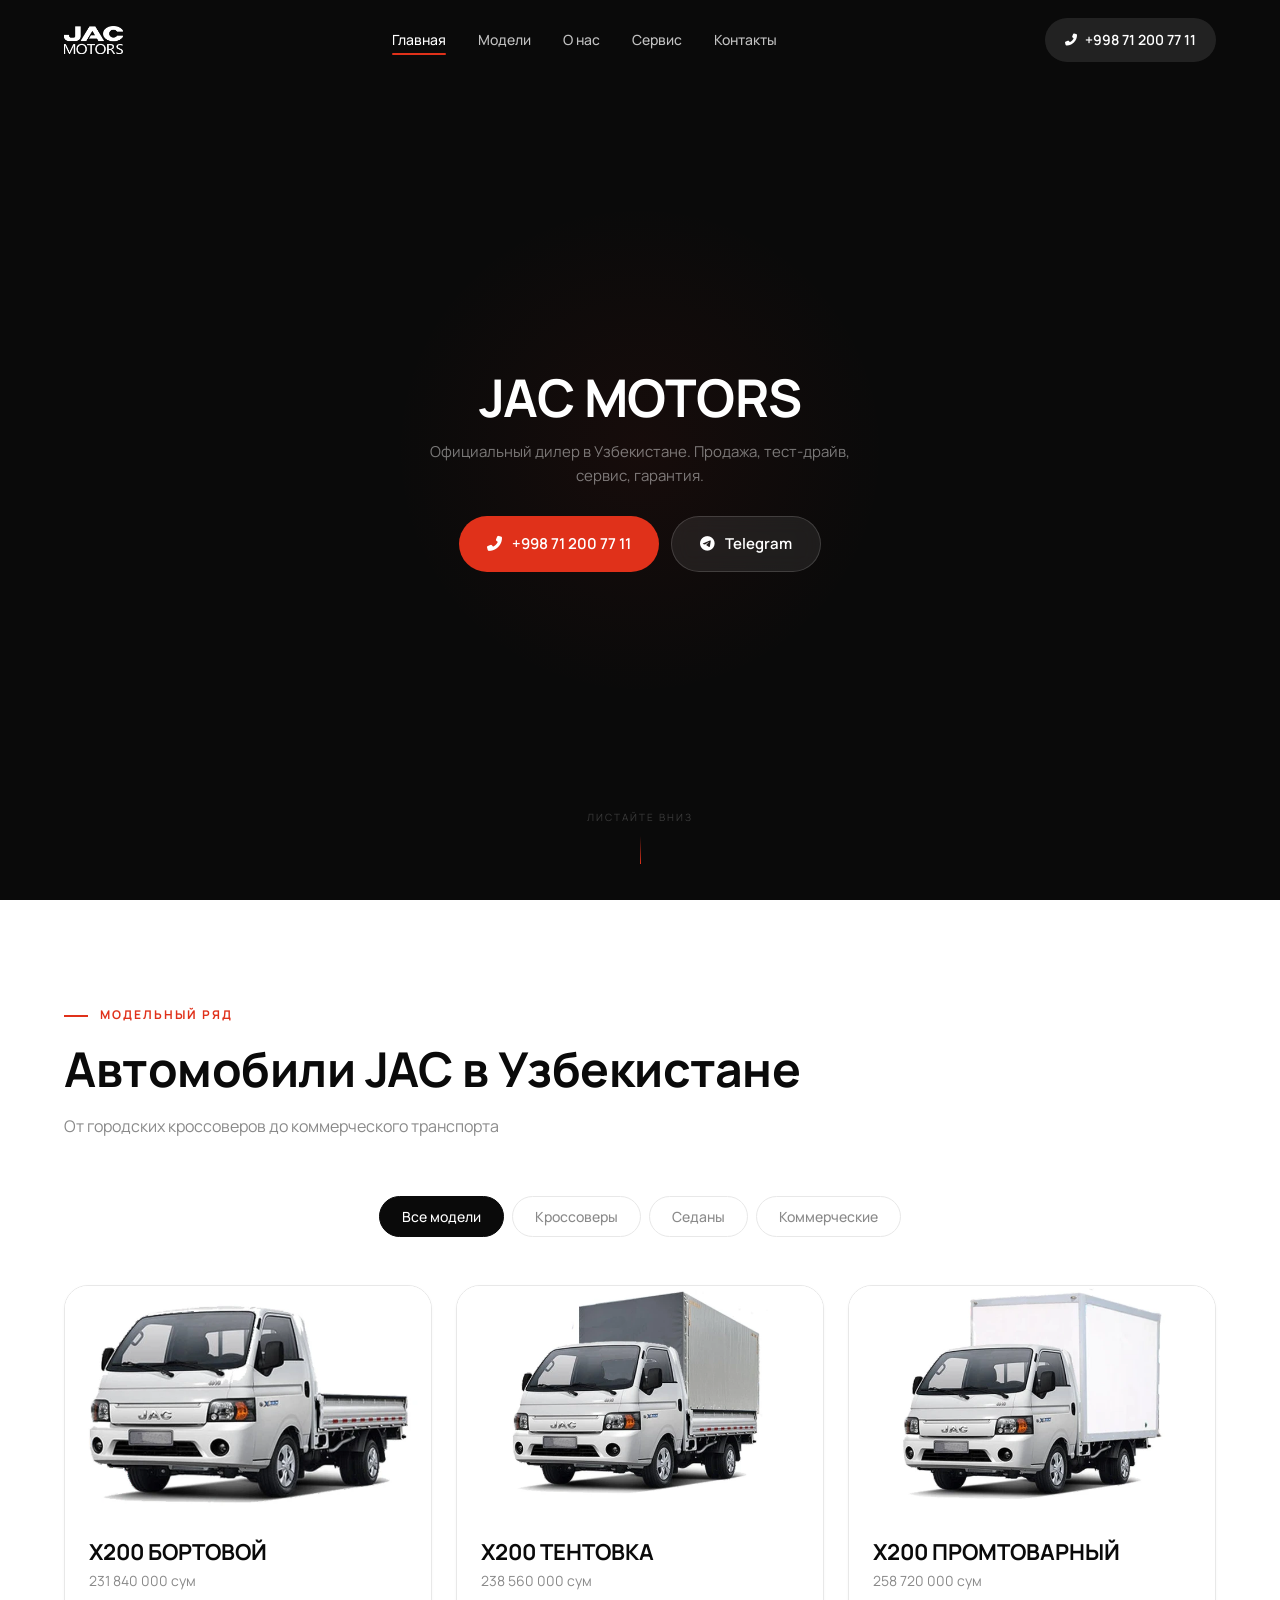
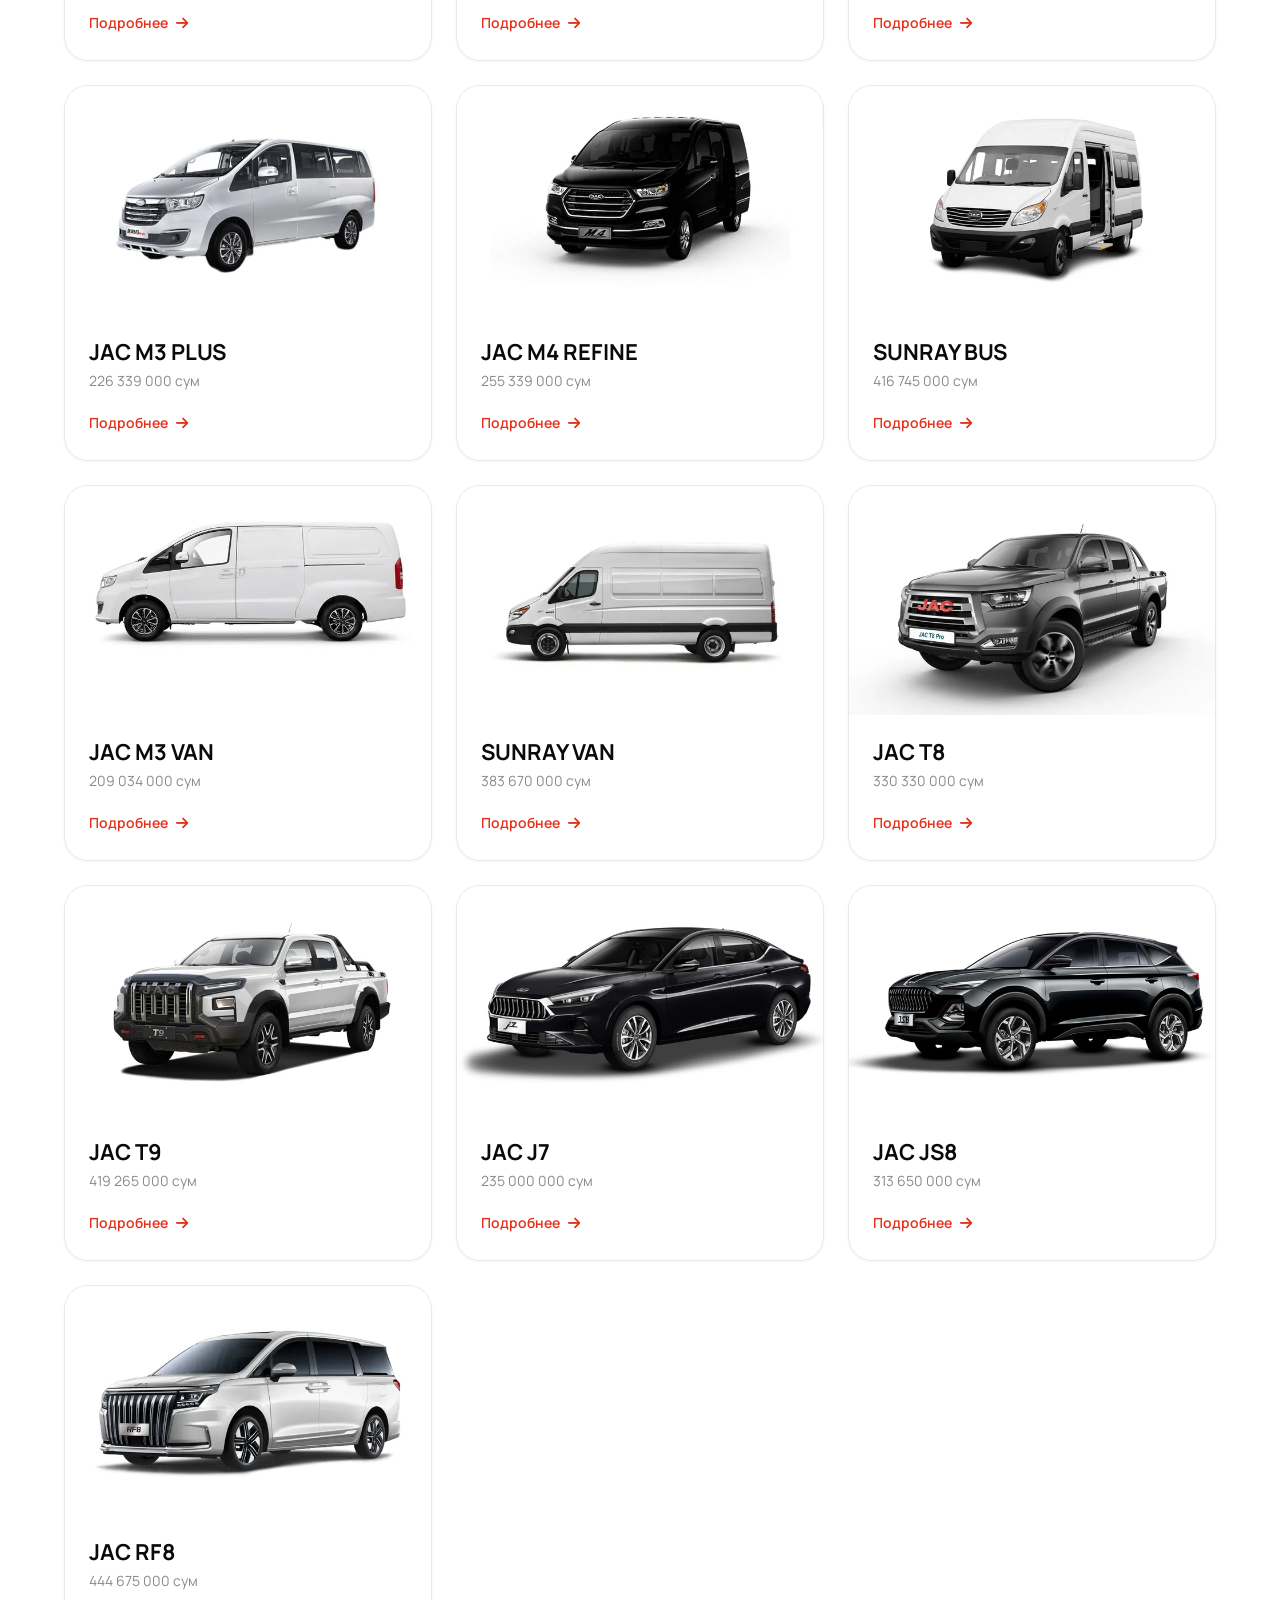
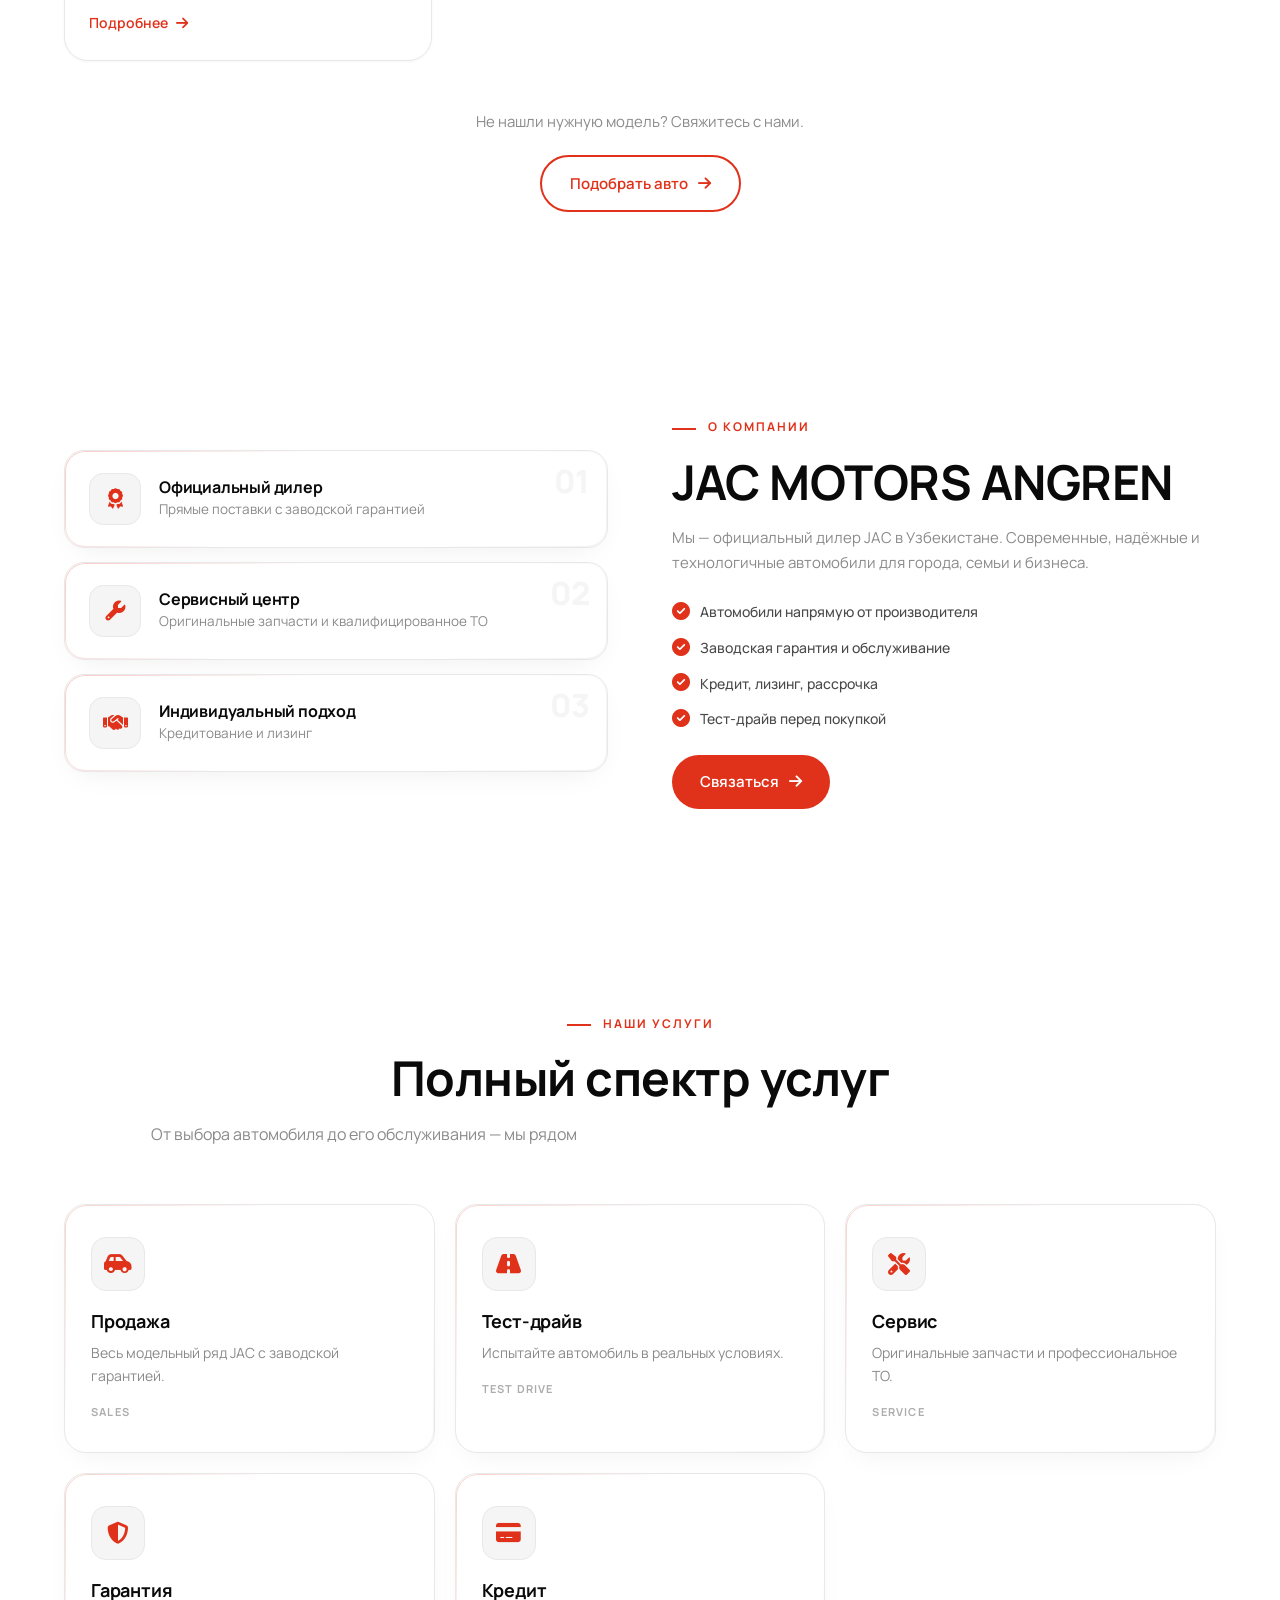
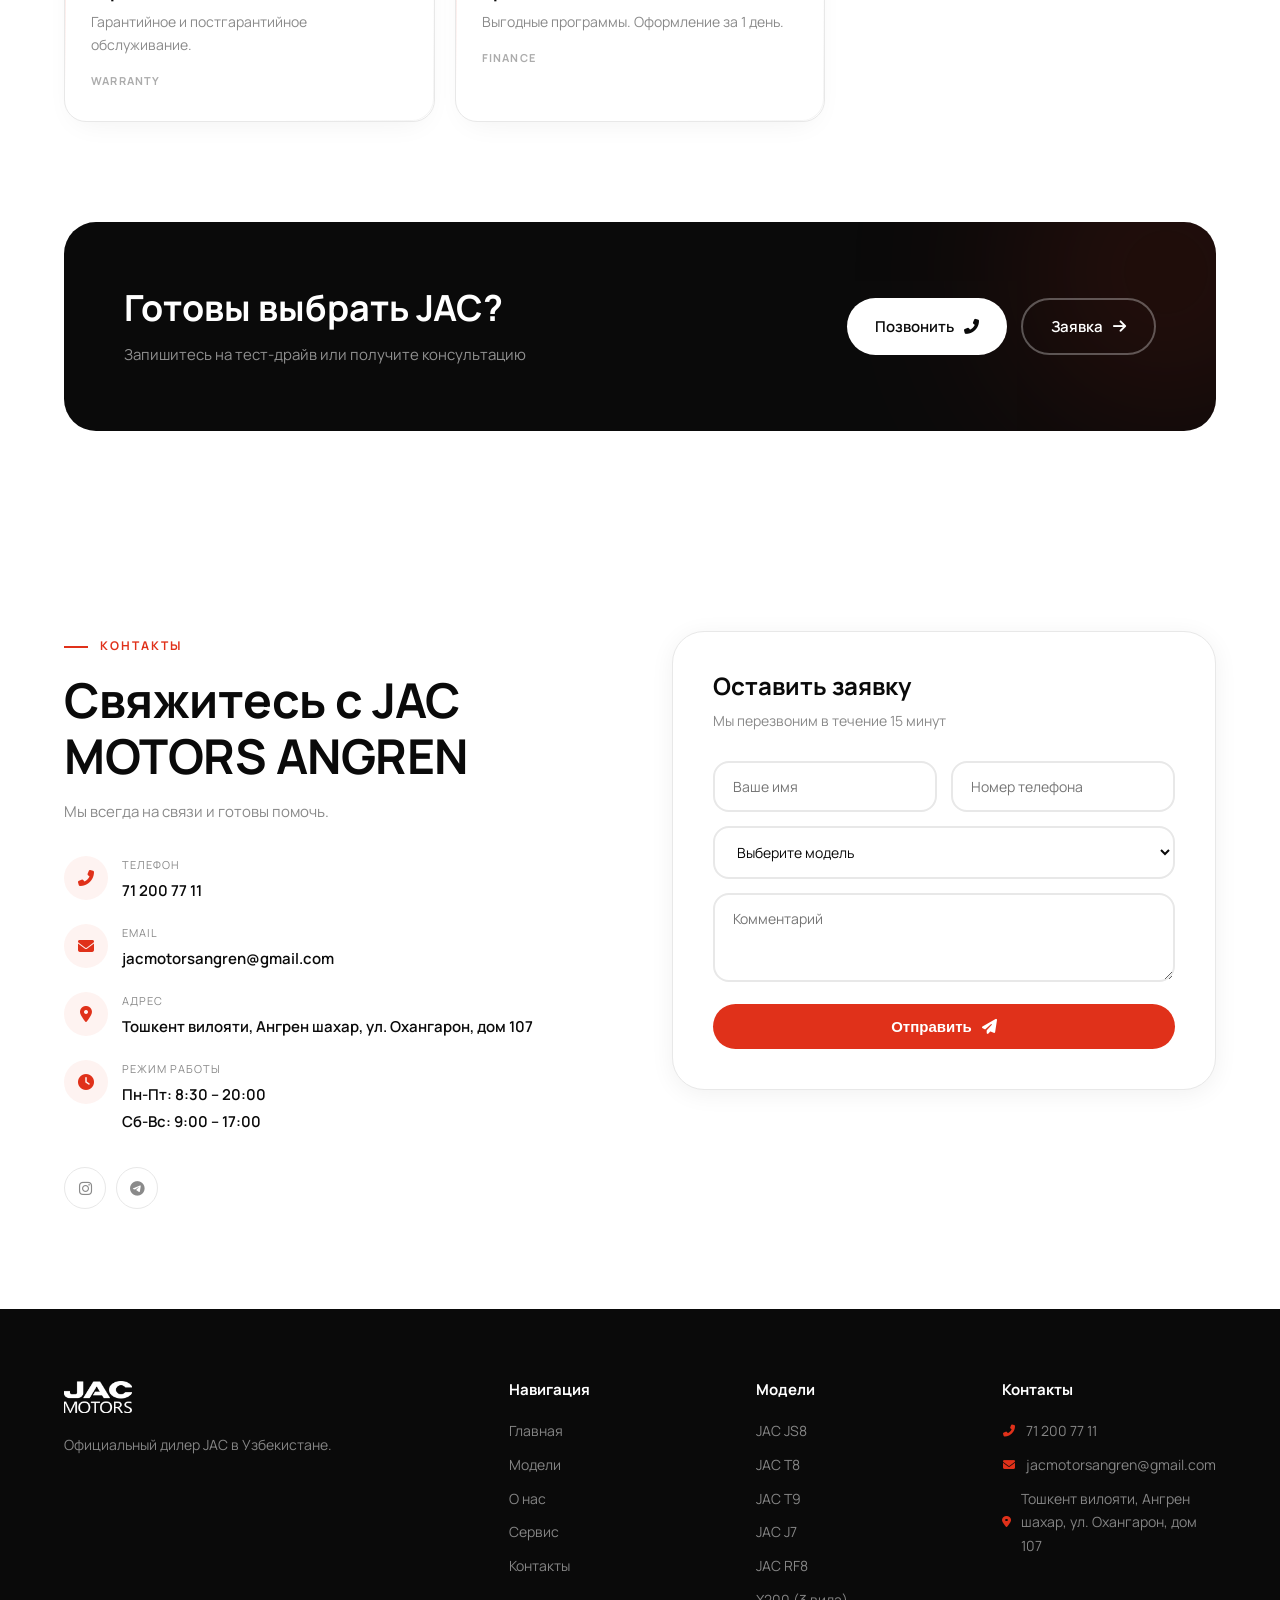
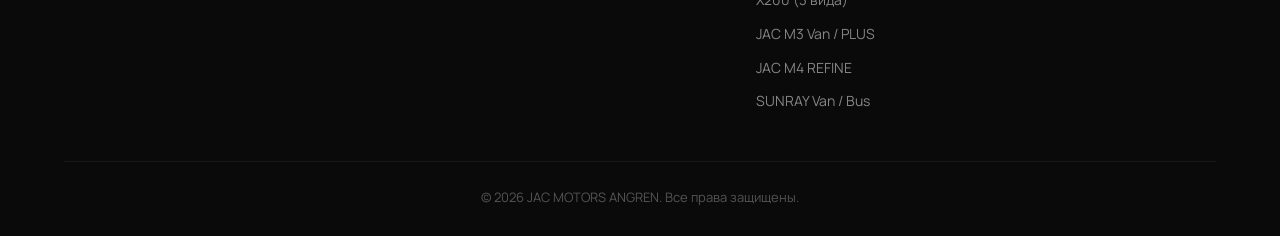
==== commit 8f89fe3d: "Replace 'дистрибьютор' with 'дилер' across pages" ====
--- a/index.html
+++ b/index.html
@@ -3,8 +3,8 @@
 <head>
     <meta charset="UTF-8">
     <meta name="viewport" content="width=device-width, initial-scale=1.0">
-    <title>JAC MOTORS ANGREN — Официальный дистрибьютор JAC</title>
-    <meta name="description" content="JAC MOTORS ANGREN — официальный дистрибьютор JAC в Узбекистане. Продажа, тест-драйв, сервис, гарантия.">
+    <title>JAC MOTORS ANGREN — Официальный дилер JAC</title>
+    <meta name="description" content="JAC MOTORS ANGREN — официальный дилер JAC в Узбекистане. Продажа, тест-драйв, сервис, гарантия.">
     <link rel="preconnect" href="https://fonts.googleapis.com">
     <link rel="preconnect" href="https://fonts.gstatic.com" crossorigin>
     <link href="https://fonts.googleapis.com/css2?family=Manrope:wght@400;500;600;700;800&display=swap" rel="stylesheet">
@@ -29,7 +29,7 @@
 
 <section class="hero" id="home"><div class="container hero-content">
 <h1 class="hero-title reveal-up"><span class="hero-line">JAC MOTORS</span></h1>
-<p class="hero-text reveal-up">Официальный дистрибьютор в Узбекистане. Продажа, тест-драйв, сервис, гарантия.</p>
+<p class="hero-text reveal-up">Официальный дилер в Узбекистане. Продажа, тест-драйв, сервис, гарантия.</p>
 <div class="hero-btns reveal-up"><a href="tel:+998712007711" class="btn btn-primary"><i class="fas fa-phone-alt"></i> +998 71 200 77 11</a><a href="https://t.me/JacMotors_Angren" target="_blank" class="btn btn-glass"><i class="fab fa-telegram-plane"></i> Telegram</a></div>
 </div><div class="scroll-hint"><span>Листайте вниз</span><div class="scroll-line"></div></div></section>
 
@@ -52,8 +52,8 @@
 </div><button class="carousel-arrow carousel-next" id="carouselNext" aria-label="Следующий"><i class="fas fa-chevron-right"></i></button></div><div class="carousel-dots" id="carouselDots"></div><div class="models-cta reveal-up"><p>Не нашли нужную модель? Свяжитесь с нами.</p><a href="tel:+998712007711" class="btn btn-outline">Подобрать авто <i class="fas fa-arrow-right"></i></a></div></div></section>
 
 <section class="about" id="about"><div class="container"><div class="about-grid">
-<div class="about-visual reveal-left"><div class="about-card"><div class="about-card-icon"><i class="fas fa-award"></i></div><div class="about-card-body"><h3>Официальный дистрибьютор</h3><p>Прямые поставки с заводской гарантией</p></div><span class="about-card-num">01</span></div><div class="about-card"><div class="about-card-icon"><i class="fas fa-wrench"></i></div><div class="about-card-body"><h3>Сервисный центр</h3><p>Оригинальные запчасти и квалифицированное ТО</p></div><span class="about-card-num">02</span></div><div class="about-card"><div class="about-card-icon"><i class="fas fa-handshake"></i></div><div class="about-card-body"><h3>Индивидуальный подход</h3><p>Кредитование и лизинг</p></div><span class="about-card-num">03</span></div></div>
-<div class="about-text reveal-right"><span class="section-tag">О компании</span><h2 class="section-title">JAC MOTORS ANGREN</h2><p>Мы — официальный дистрибьютор JAC в Узбекистане. Современные, надёжные и технологичные автомобили для города, семьи и бизнеса.</p><div class="about-features"><div class="about-check"><i class="fas fa-check-circle"></i> Автомобили напрямую от производителя</div><div class="about-check"><i class="fas fa-check-circle"></i> Заводская гарантия и обслуживание</div><div class="about-check"><i class="fas fa-check-circle"></i> Кредит, лизинг, рассрочка</div><div class="about-check"><i class="fas fa-check-circle"></i> Тест-драйв перед покупкой</div></div><a href="#contact" class="btn btn-primary">Связаться <i class="fas fa-arrow-right"></i></a></div></div></div></section>
+<div class="about-visual reveal-left"><div class="about-card"><div class="about-card-icon"><i class="fas fa-award"></i></div><div class="about-card-body"><h3>Официальный дилер</h3><p>Прямые поставки с заводской гарантией</p></div><span class="about-card-num">01</span></div><div class="about-card"><div class="about-card-icon"><i class="fas fa-wrench"></i></div><div class="about-card-body"><h3>Сервисный центр</h3><p>Оригинальные запчасти и квалифицированное ТО</p></div><span class="about-card-num">02</span></div><div class="about-card"><div class="about-card-icon"><i class="fas fa-handshake"></i></div><div class="about-card-body"><h3>Индивидуальный подход</h3><p>Кредитование и лизинг</p></div><span class="about-card-num">03</span></div></div>
+<div class="about-text reveal-right"><span class="section-tag">О компании</span><h2 class="section-title">JAC MOTORS ANGREN</h2><p>Мы — официальный дилер JAC в Узбекистане. Современные, надёжные и технологичные автомобили для города, семьи и бизнеса.</p><div class="about-features"><div class="about-check"><i class="fas fa-check-circle"></i> Автомобили напрямую от производителя</div><div class="about-check"><i class="fas fa-check-circle"></i> Заводская гарантия и обслуживание</div><div class="about-check"><i class="fas fa-check-circle"></i> Кредит, лизинг, рассрочка</div><div class="about-check"><i class="fas fa-check-circle"></i> Тест-драйв перед покупкой</div></div><a href="#contact" class="btn btn-primary">Связаться <i class="fas fa-arrow-right"></i></a></div></div></div></section>
 
 <section class="services" id="services"><div class="container"><div class="section-header text-center reveal-up"><span class="section-tag">Наши услуги</span><h2 class="section-title">Полный спектр услуг</h2><p class="section-desc">От выбора автомобиля до его обслуживания — мы рядом</p></div><div class="services-grid">
 <div class="service-card reveal-up"><div class="service-icon-wrap"><i class="fas fa-car-side"></i></div><h3>Продажа</h3><p>Весь модельный ряд JAC с заводской гарантией.</p><span class="service-tag">Sales</span></div>
@@ -76,7 +76,7 @@
 <div class="form-group"><textarea placeholder="Комментарий" rows="3"></textarea></div><button type="submit" class="btn btn-primary btn-block">Отправить <i class="fas fa-paper-plane"></i></button></form></div></div></section>
 
 <footer class="footer"><div class="container"><div class="footer-grid">
-<div class="footer-col footer-brand"><img src="logo-nav.webp" alt="JAC" style="height:32px;margin-bottom:12px;filter:brightness(0)invert(1)"><p>Официальный дистрибьютор JAC в Узбекистане.</p></div>
+<div class="footer-col footer-brand"><img src="logo-nav.webp" alt="JAC" style="height:32px;margin-bottom:12px;filter:brightness(0)invert(1)"><p>Официальный дилер JAC в Узбекистане.</p></div>
 <div class="footer-col"><h4>Навигация</h4><ul><li><a href="#home">Главная</a></li><li><a href="#models">Модели</a></li><li><a href="#about">О нас</a></li><li><a href="#services">Сервис</a></li><li><a href="#contact">Контакты</a></li></ul></div>
 <div class="footer-col"><h4>Модели</h4><ul><li>JAC JS8</li><li>JAC T8</li><li>JAC T9</li><li>JAC J7</li><li>JAC RF8</li><li>X200 (3 вида)</li><li>JAC M3 Van / PLUS</li><li>JAC M4 REFINE</li><li>SUNRAY Van / Bus</li></ul></div>
 <div class="footer-col"><h4>Контакты</h4><ul class="footer-contacts"><li><i class="fas fa-phone-alt"></i> 71 200 77 11</li><li><i class="fas fa-envelope"></i> jacmotorsangren@gmail.com</li><li><i class="fas fa-map-marker-alt"></i> Тошкент вилояти, Ангрен шахар, ул. Охангарон, дом 107</li></ul></div></div>
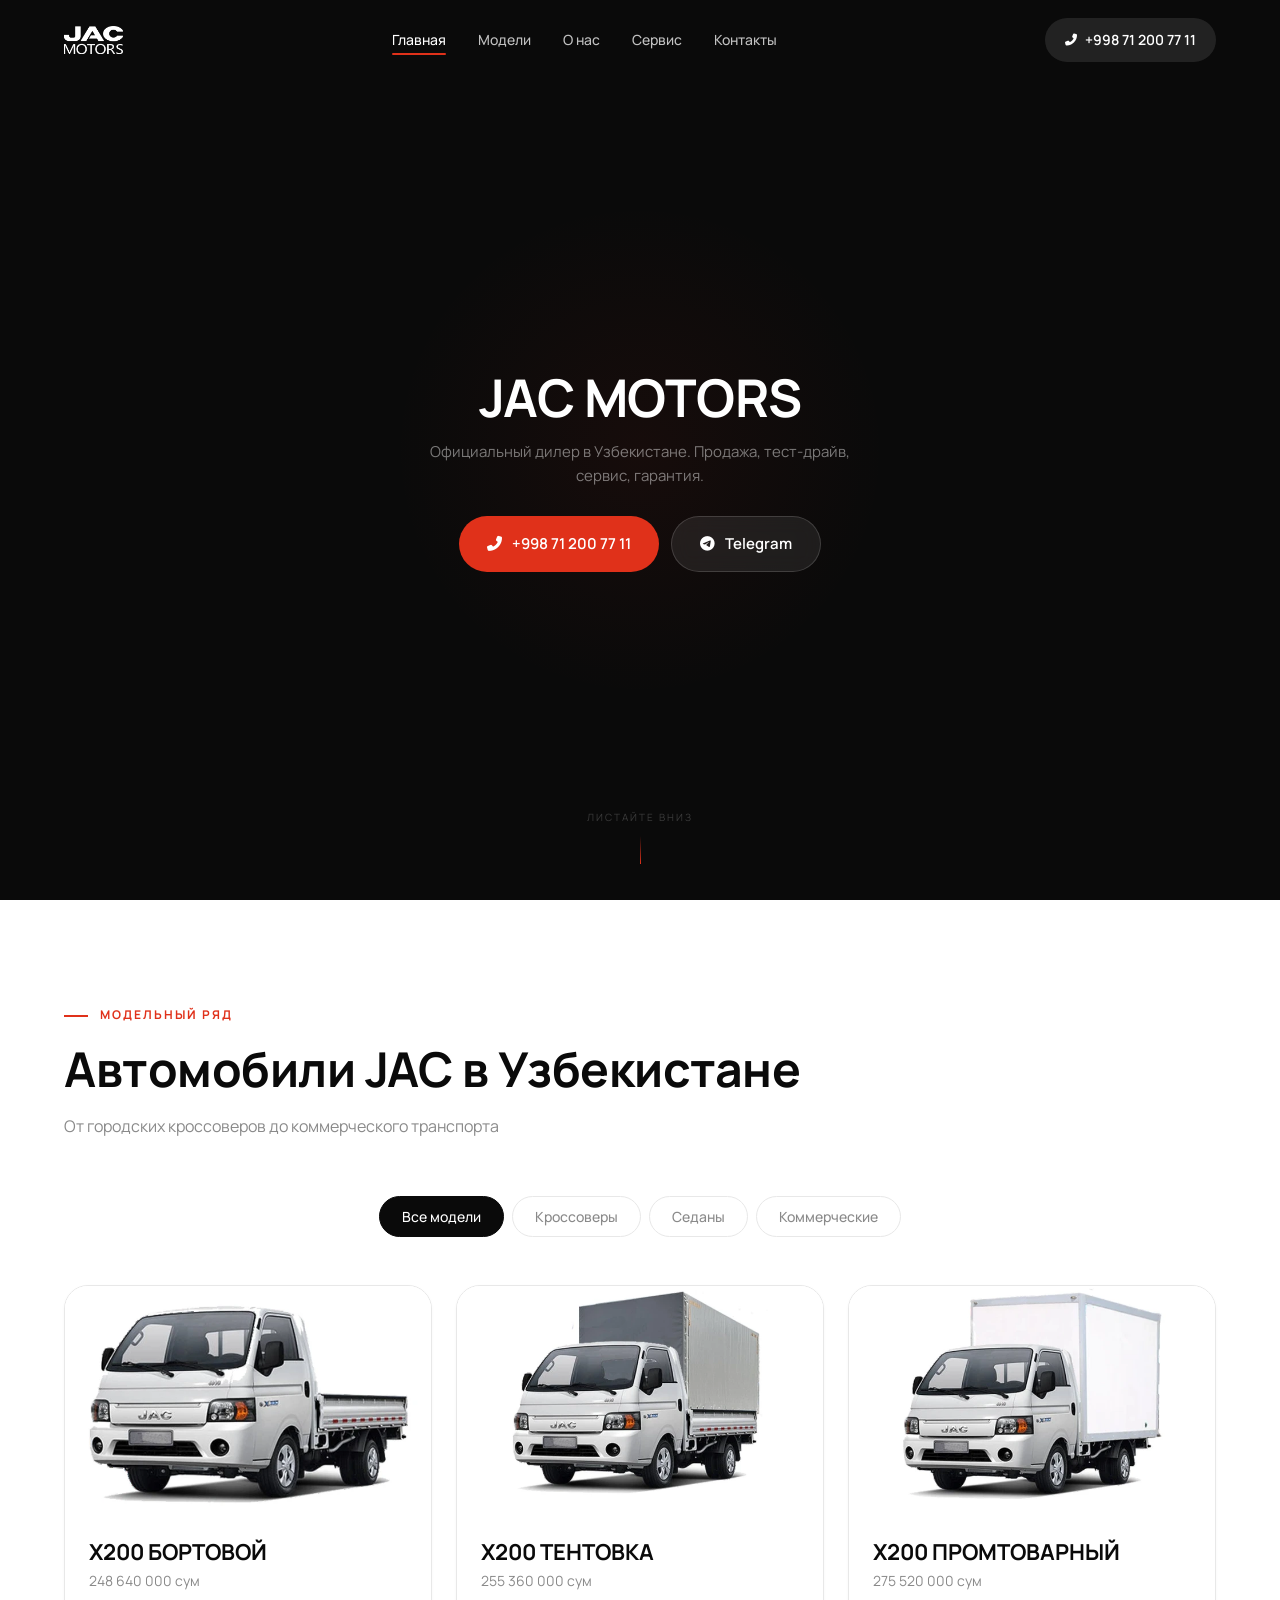
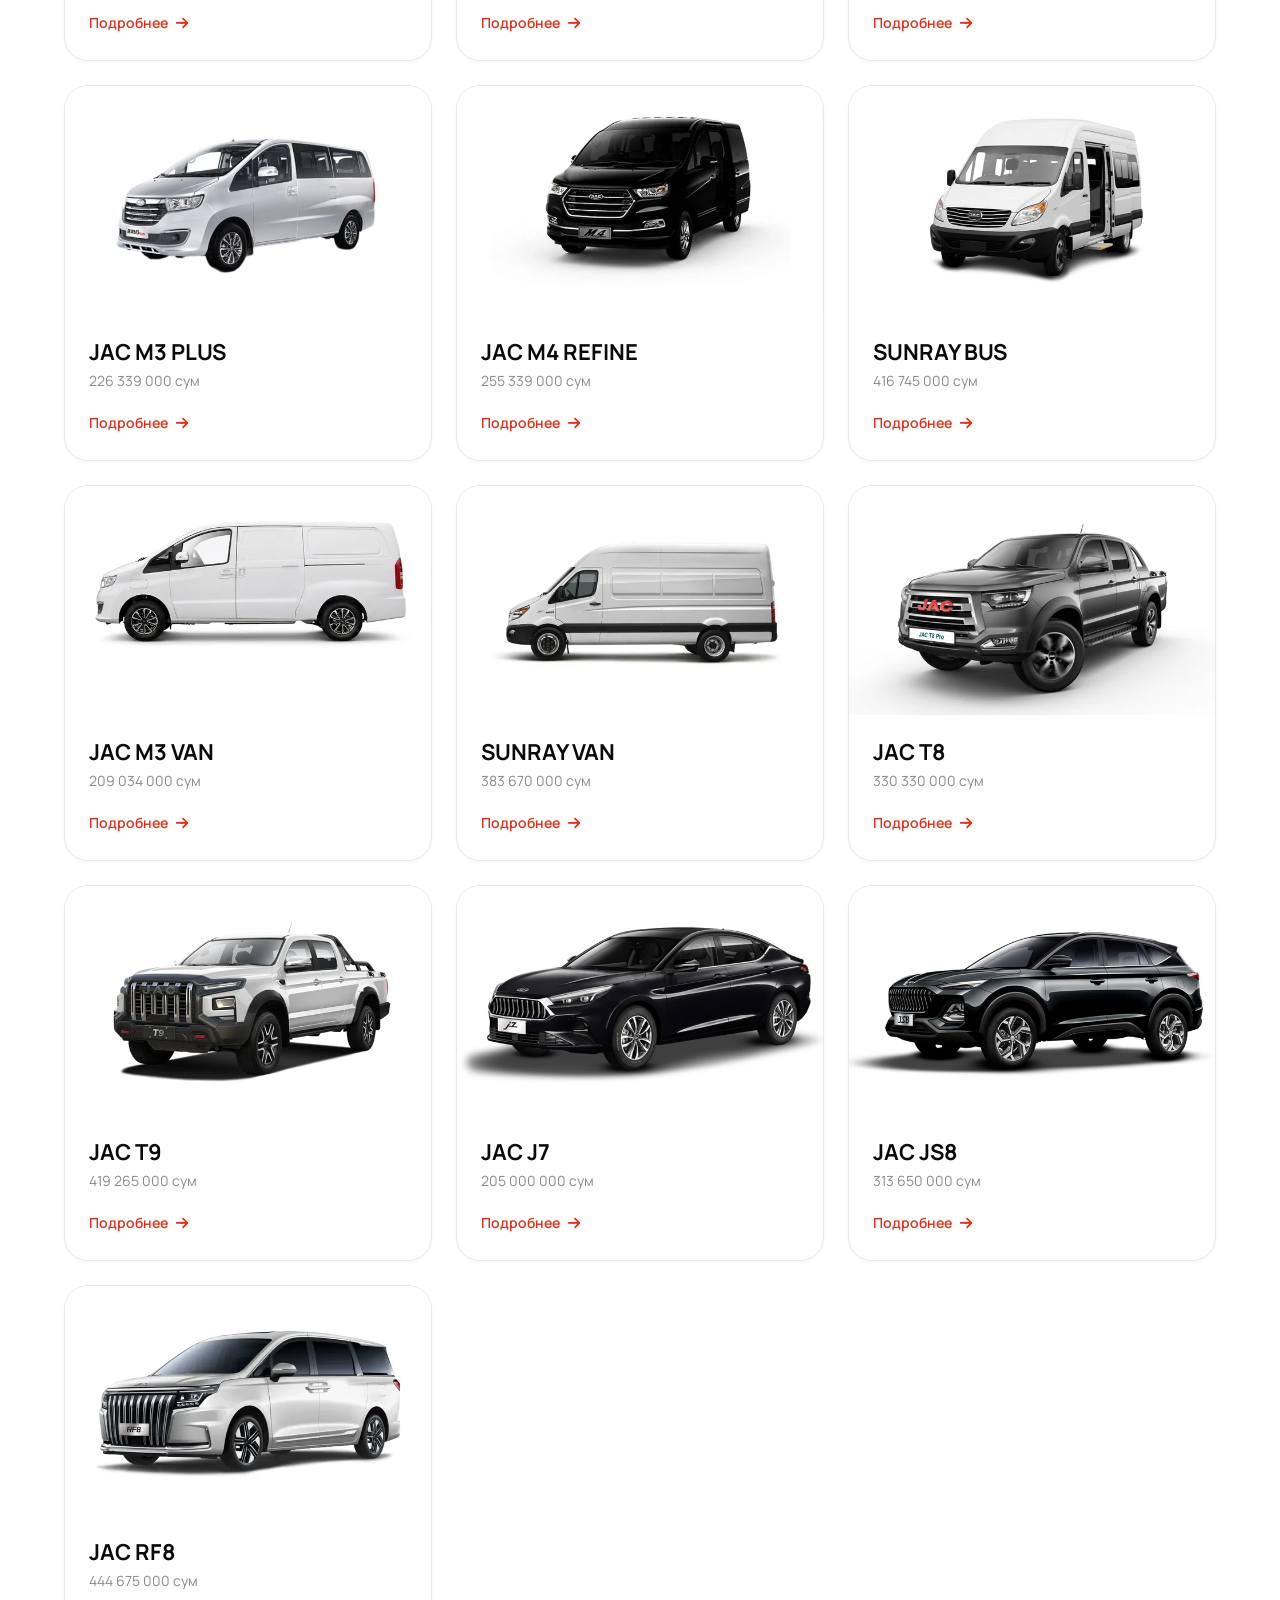
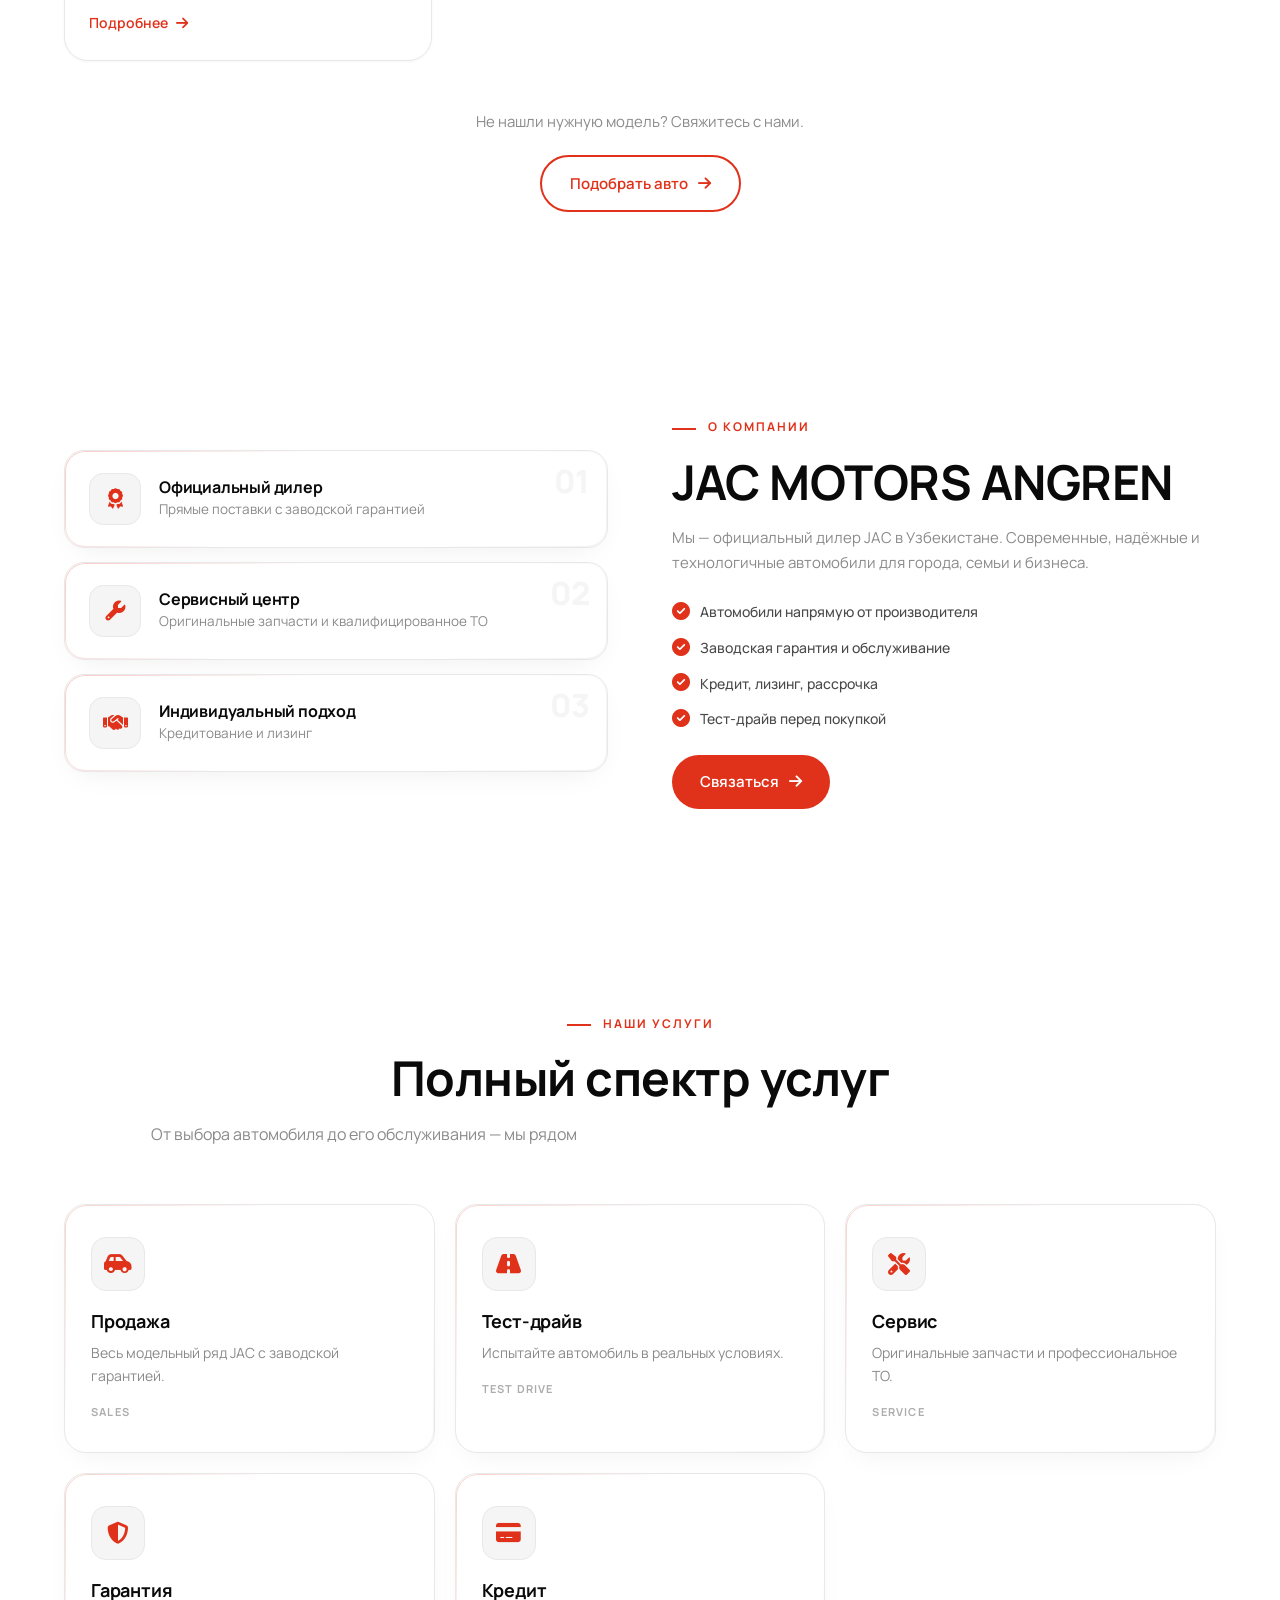
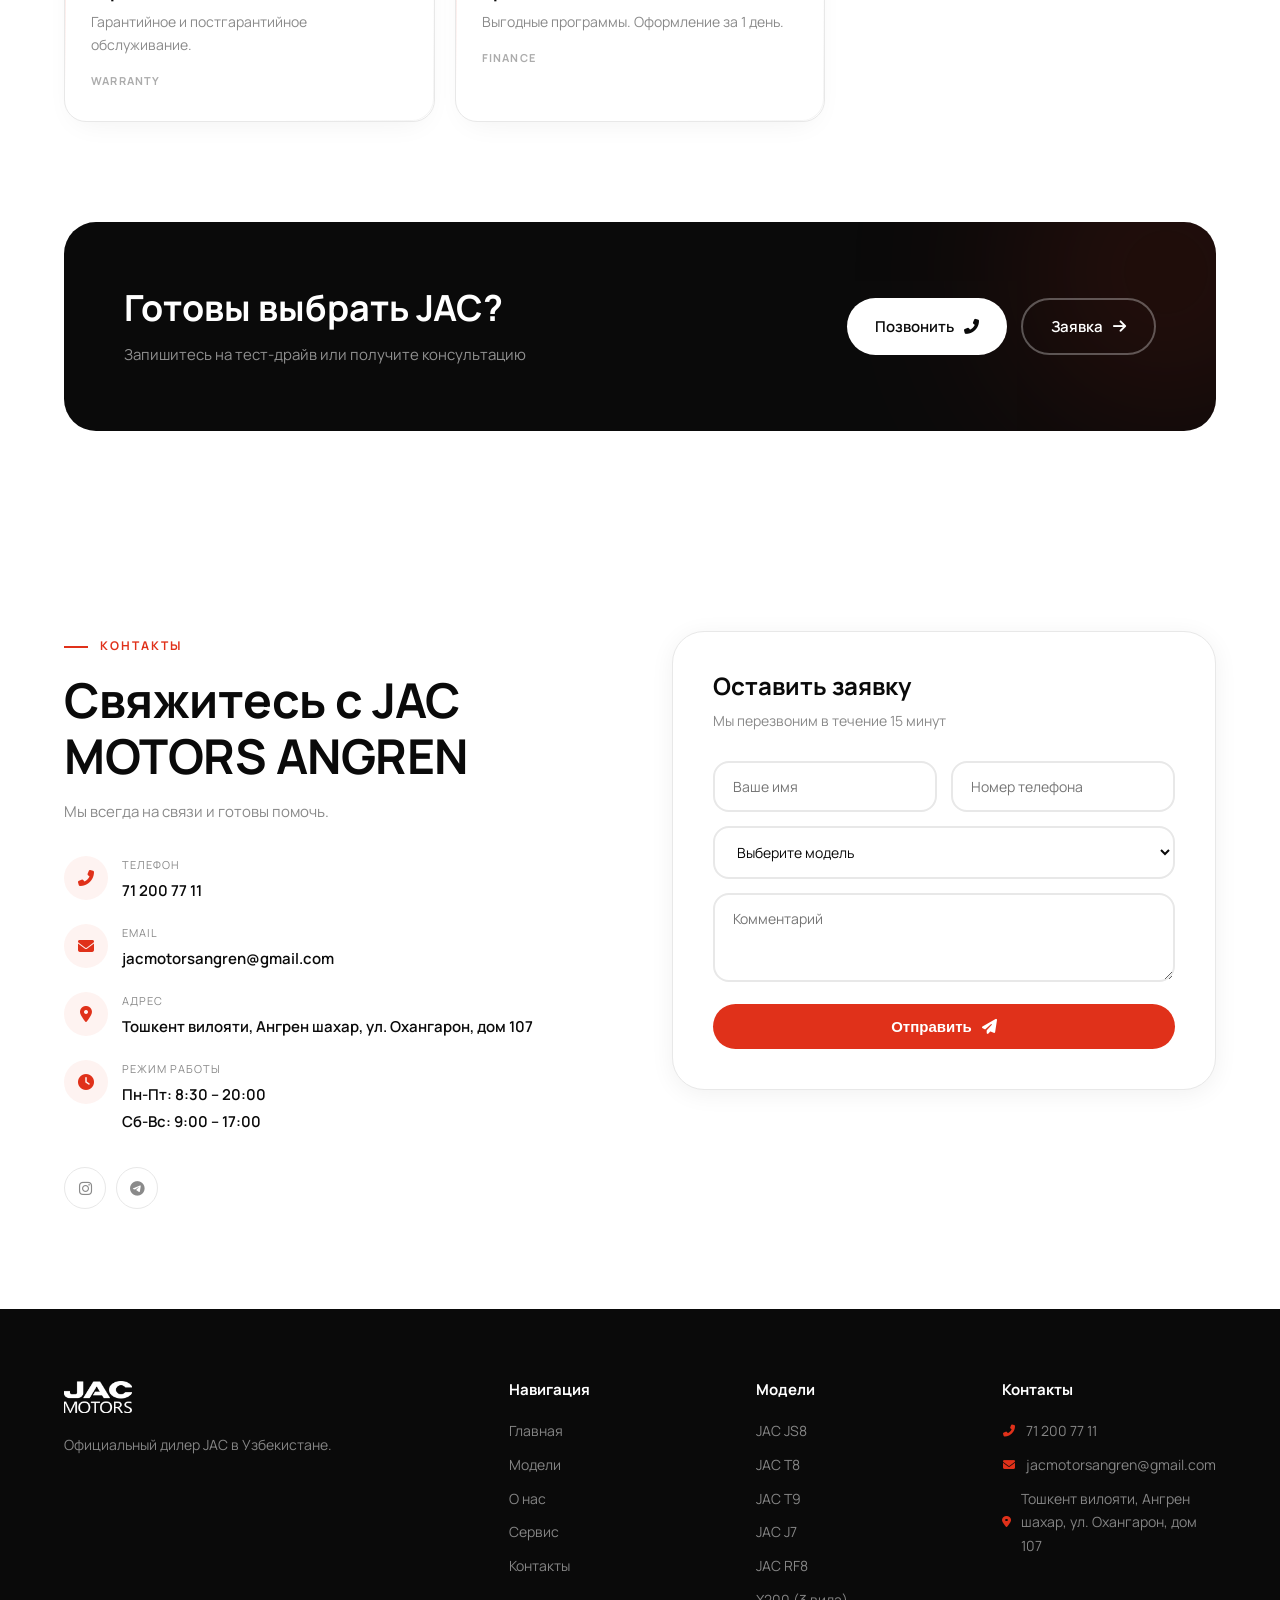
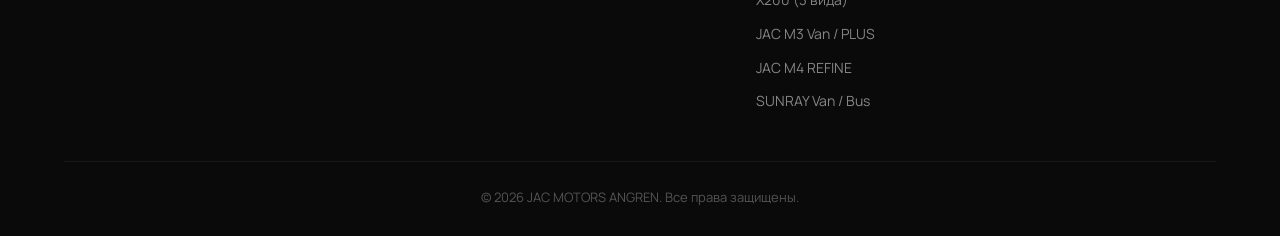
==== commit b9cb2338: "Enable self-registration for Telegram lead managers Add durable manager opt-in and opt-out, update m" ====
--- a/index.html
+++ b/index.html
@@ -3,8 +3,22 @@
 <head>
     <meta charset="UTF-8">
     <meta name="viewport" content="width=device-width, initial-scale=1.0">
-    <title>JAC MOTORS ANGREN — Официальный дилер JAC</title>
-    <meta name="description" content="JAC MOTORS ANGREN — официальный дилер JAC в Узбекистане. Продажа, тест-драйв, сервис, гарантия.">
+    <title>Автомобили JAC в Ангрене — каталог и сервис | JAC MOTORS ANGREN</title>
+    <meta name="description" content="Автомобили JAC в Ангрене: каталог моделей и цены, тест-драйв, сервис и консультация по телефону +998 71 200 77 11.">
+    <link rel="canonical" href="https://jac-motors.uz/">
+    <meta property="og:type" content="website">
+    <meta property="og:locale" content="ru_RU">
+    <meta property="og:site_name" content="JAC MOTORS ANGREN">
+    <meta property="og:title" content="Автомобили JAC в Ангрене — JAC MOTORS ANGREN">
+    <meta property="og:description" content="Каталог автомобилей JAC, цены, тест-драйв и сервис в Ангрене. Свяжитесь с нами для консультации.">
+    <meta property="og:url" content="https://jac-motors.uz/">
+    <meta property="og:image" content="https://jac-motors.uz/images/jac-angren-social.jpg">
+    <meta property="og:image:width" content="1200">
+    <meta property="og:image:height" content="630">
+    <meta name="twitter:card" content="summary_large_image">
+    <meta name="twitter:title" content="Автомобили JAC в Ангрене — JAC MOTORS ANGREN">
+    <meta name="twitter:description" content="Каталог автомобилей JAC, цены, тест-драйв и сервис в Ангрене.">
+    <meta name="twitter:image" content="https://jac-motors.uz/images/jac-angren-social.jpg">
     <link rel="preconnect" href="https://fonts.googleapis.com">
     <link rel="preconnect" href="https://fonts.gstatic.com" crossorigin>
     <link href="https://fonts.googleapis.com/css2?family=Manrope:wght@400;500;600;700;800&display=swap" rel="stylesheet">
@@ -36,9 +50,9 @@
 <section class="models" id="models"><div class="container"><div class="section-header reveal-up"><span class="section-tag">Модельный ряд</span><h2 class="section-title">Автомобили JAC в Узбекистане</h2><p class="section-desc">От городских кроссоверов до коммерческого транспорта</p></div>
 <div class="model-tabs reveal-up"><button class="tab-btn active" data-filter="all">Все модели</button><button class="tab-btn" data-filter="crossovers">Кроссоверы</button><button class="tab-btn" data-filter="sedans">Седаны</button><button class="tab-btn" data-filter="commercial">Коммерческие</button></div>
 <div class="models-carousel reveal-up"><button class="carousel-arrow carousel-prev" id="carouselPrev" aria-label="Предыдущий"><i class="fas fa-chevron-left"></i></button><div class="models-grid" id="modelsGrid">
-<div class="model-card" data-cat="commercial"><div class="model-img"><img src="images/cars/x200b-card.webp" alt="JAC X200 Бортовой" loading="lazy"></div><div class="model-info"><h3>X200 БОРТОВОЙ</h3><p>231 840 000 сум</p><a href="car.html?model=x200b" class="model-link">Подробнее <i class="fas fa-arrow-right"></i></a></div></div>
-<div class="model-card" data-cat="commercial"><div class="model-img"><img src="images/cars/x200t-card.webp" alt="JAC X200 Тентовка" loading="lazy"></div><div class="model-info"><h3>X200 ТЕНТОВКА</h3><p>238 560 000 сум</p><a href="car.html?model=x200t" class="model-link">Подробнее <i class="fas fa-arrow-right"></i></a></div></div>
-<div class="model-card" data-cat="commercial"><div class="model-img"><img src="images/cars/x200p-card.webp" alt="JAC X200 Промтоварный" loading="lazy"></div><div class="model-info"><h3>X200 ПРОМТОВАРНЫЙ</h3><p>258 720 000 сум</p><a href="car.html?model=x200p" class="model-link">Подробнее <i class="fas fa-arrow-right"></i></a></div></div>
+<div class="model-card" data-cat="commercial"><div class="model-img"><img src="images/cars/x200b-card.webp" alt="JAC X200 Бортовой" loading="lazy"></div><div class="model-info"><h3>X200 БОРТОВОЙ</h3><p>248 640 000 сум</p><a href="car.html?model=x200b" class="model-link">Подробнее <i class="fas fa-arrow-right"></i></a></div></div>
+<div class="model-card" data-cat="commercial"><div class="model-img"><img src="images/cars/x200t-card.webp" alt="JAC X200 Тентовка" loading="lazy"></div><div class="model-info"><h3>X200 ТЕНТОВКА</h3><p>255 360 000 сум</p><a href="car.html?model=x200t" class="model-link">Подробнее <i class="fas fa-arrow-right"></i></a></div></div>
+<div class="model-card" data-cat="commercial"><div class="model-img"><img src="images/cars/x200p-card.webp" alt="JAC X200 Промтоварный" loading="lazy"></div><div class="model-info"><h3>X200 ПРОМТОВАРНЫЙ</h3><p>275 520 000 сум</p><a href="car.html?model=x200p" class="model-link">Подробнее <i class="fas fa-arrow-right"></i></a></div></div>
 <div class="model-card" data-cat="commercial"><div class="model-img"><img src="images/cars/m3l-card.webp" alt="JAC M3 PLUS" loading="lazy"></div><div class="model-info"><h3>JAC M3 PLUS</h3><p>226 339 000 сум</p><a href="car.html?model=m3l" class="model-link">Подробнее <i class="fas fa-arrow-right"></i></a></div></div>
 <div class="model-card" data-cat="commercial"><div class="model-img"><img src="images/cars/m4-card.webp" alt="JAC M4 REFINE" loading="lazy"></div><div class="model-info"><h3>JAC M4 REFINE</h3><p>255 339 000 сум</p><a href="car.html?model=m4" class="model-link">Подробнее <i class="fas fa-arrow-right"></i></a></div></div>
 <div class="model-card" data-cat="commercial"><div class="model-img"><img src="images/cars/sunrayb-card.webp" alt="JAC SUNRAY Bus" loading="lazy"></div><div class="model-info"><h3>SUNRAY BUS</h3><p>416 745 000 сум</p><a href="car.html?model=sunrayb" class="model-link">Подробнее <i class="fas fa-arrow-right"></i></a></div></div>
@@ -46,7 +60,7 @@
 <div class="model-card" data-cat="commercial"><div class="model-img"><img src="images/cars/sunrayv-card.webp" alt="JAC SUNRAY Van" loading="lazy"></div><div class="model-info"><h3>SUNRAY VAN</h3><p>383 670 000 сум</p><a href="car.html?model=sunrayv" class="model-link">Подробнее <i class="fas fa-arrow-right"></i></a></div></div>
 <div class="model-card" data-cat="pickups"><div class="model-img"><img src="images/cars/t8-card.webp" alt="JAC T8" loading="lazy"></div><div class="model-info"><h3>JAC T8</h3><p>330 330 000 сум</p><a href="car.html?model=t8" class="model-link">Подробнее <i class="fas fa-arrow-right"></i></a></div></div>
 <div class="model-card" data-cat="pickups"><div class="model-img"><img src="images/cars/t9-card.webp" alt="JAC T9" loading="lazy"></div><div class="model-info"><h3>JAC T9</h3><p>419 265 000 сум</p><a href="car.html?model=t9" class="model-link">Подробнее <i class="fas fa-arrow-right"></i></a></div></div>
-<div class="model-card" data-cat="sedans"><div class="model-img"><img src="images/cars/j7-card.webp" alt="JAC J7" loading="lazy"></div><div class="model-info"><h3>JAC J7</h3><p>235 000 000 сум</p><a href="car.html?model=j7" class="model-link">Подробнее <i class="fas fa-arrow-right"></i></a></div></div>
+<div class="model-card" data-cat="sedans"><div class="model-img"><img src="images/cars/j7-card.webp" alt="JAC J7" loading="lazy"></div><div class="model-info"><h3>JAC J7</h3><p>205 000 000 сум</p><a href="car.html?model=j7" class="model-link">Подробнее <i class="fas fa-arrow-right"></i></a></div></div>
 <div class="model-card" data-cat="crossovers"><div class="model-img"><img src="images/cars/js8-card.webp" alt="JAC JS8" loading="lazy"></div><div class="model-info"><h3>JAC JS8</h3><p>313 650 000 сум</p><a href="car.html?model=js8" class="model-link">Подробнее <i class="fas fa-arrow-right"></i></a></div></div>
 <div class="model-card" data-cat="commercial"><div class="model-img"><img src="images/cars/rf8-card.webp" alt="JAC RF8" loading="lazy"></div><div class="model-info"><h3>JAC RF8</h3><p>444 675 000 сум</p><a href="car.html?model=rf8" class="model-link">Подробнее <i class="fas fa-arrow-right"></i></a></div></div>
 </div><button class="carousel-arrow carousel-next" id="carouselNext" aria-label="Следующий"><i class="fas fa-chevron-right"></i></button></div><div class="carousel-dots" id="carouselDots"></div><div class="models-cta reveal-up"><p>Не нашли нужную модель? Свяжитесь с нами.</p><a href="tel:+998712007711" class="btn btn-outline">Подобрать авто <i class="fas fa-arrow-right"></i></a></div></div></section>
